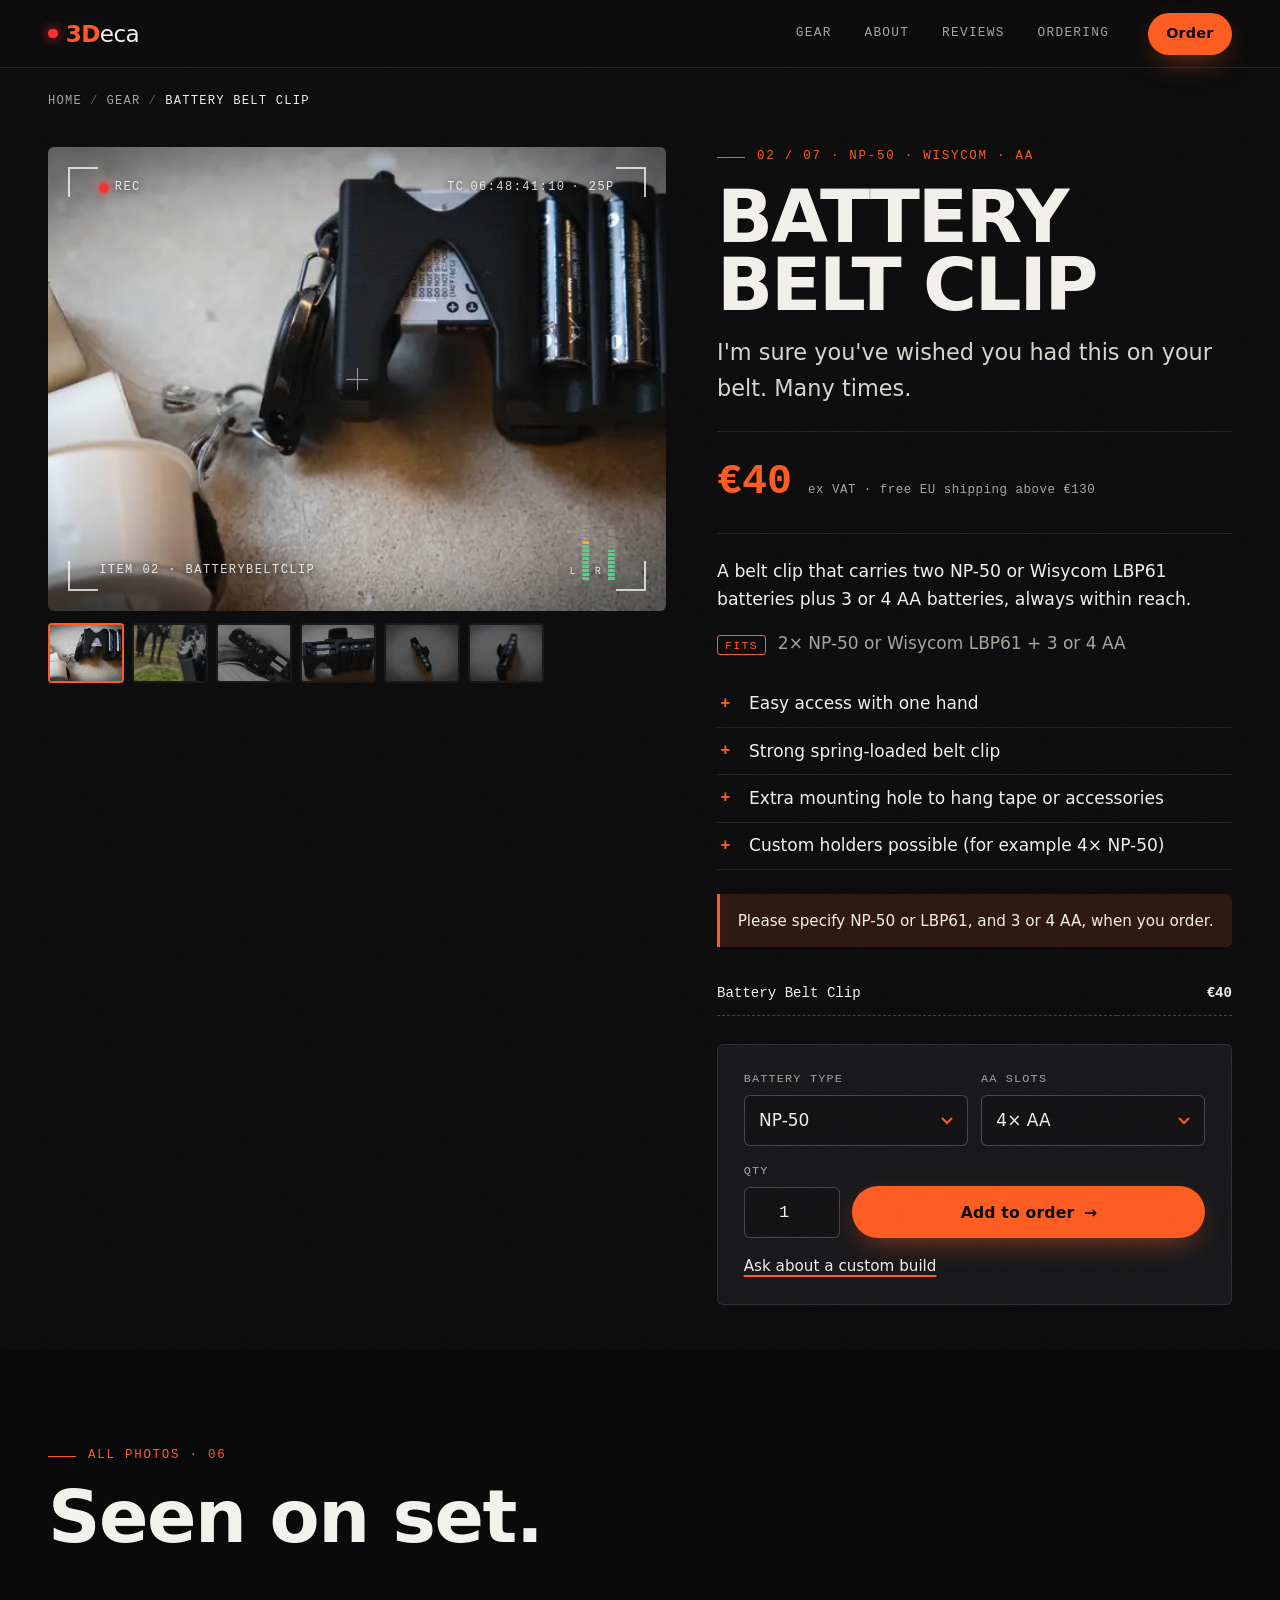
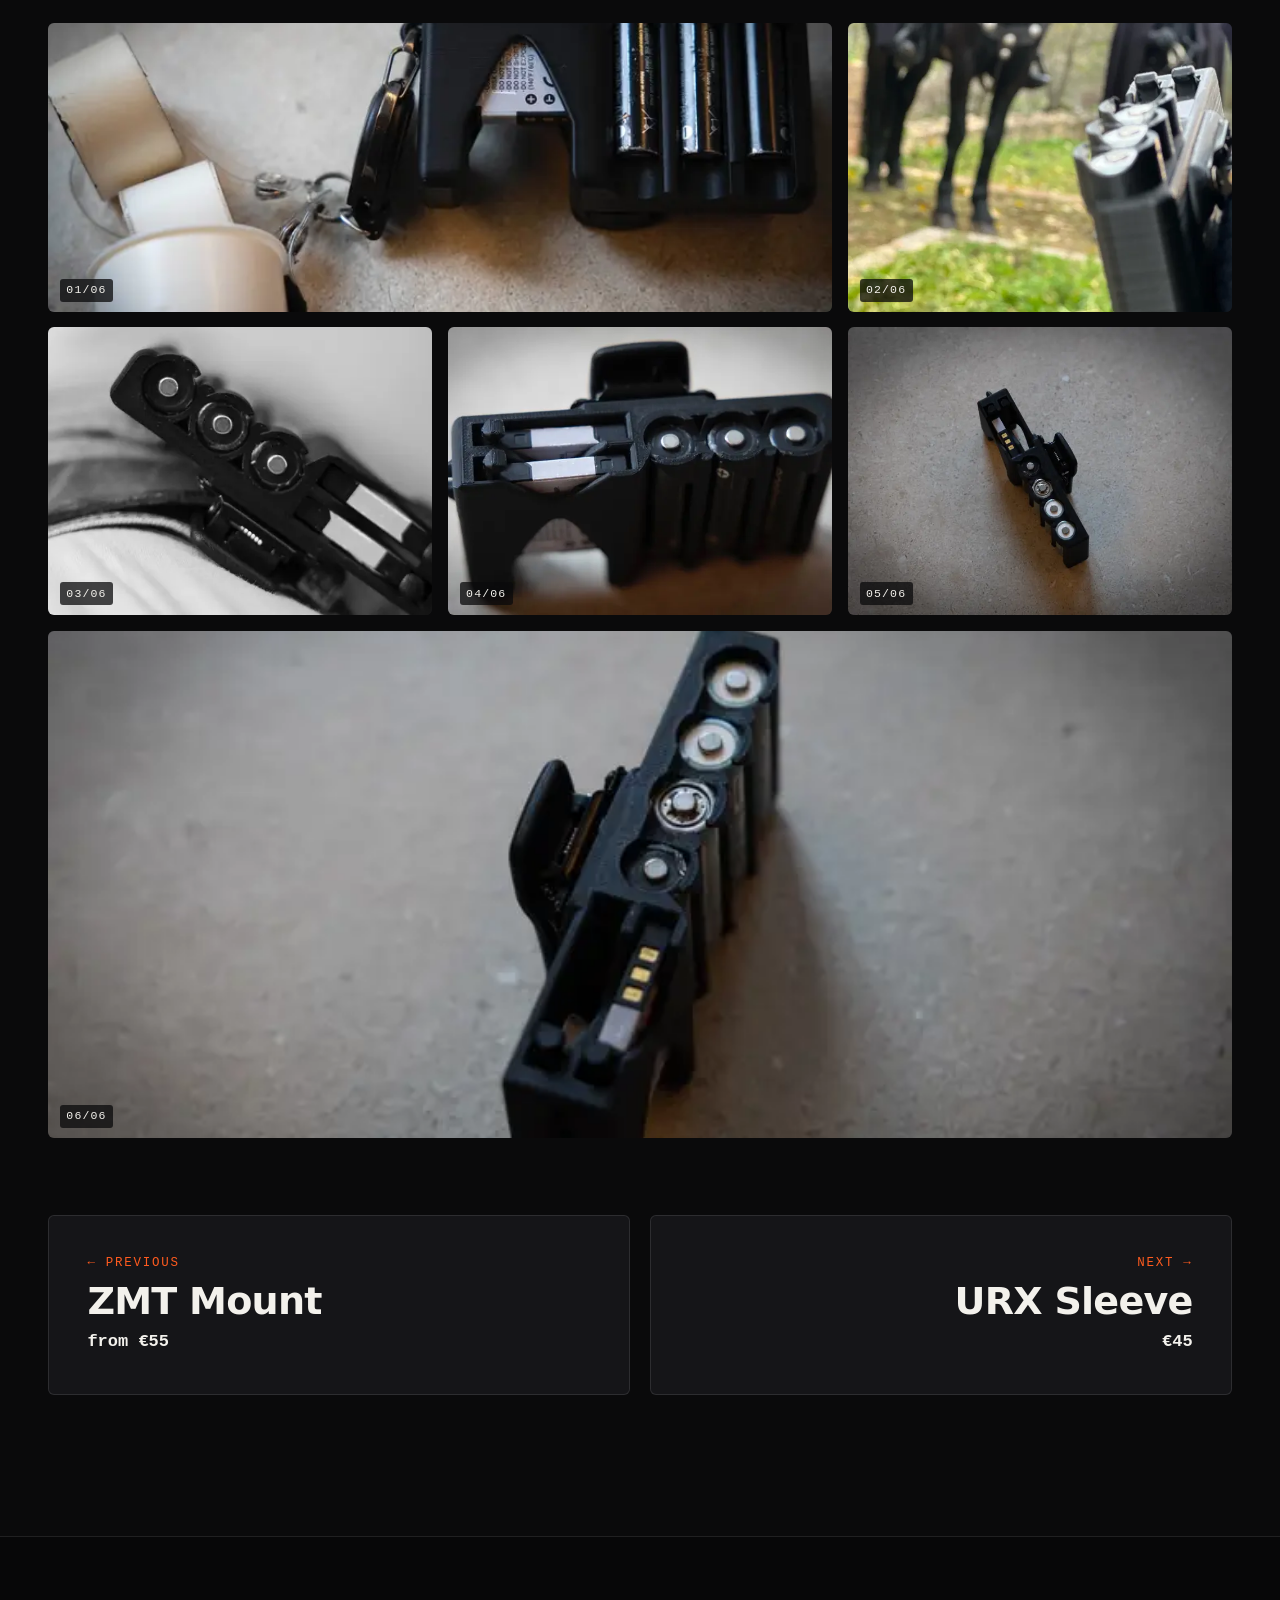
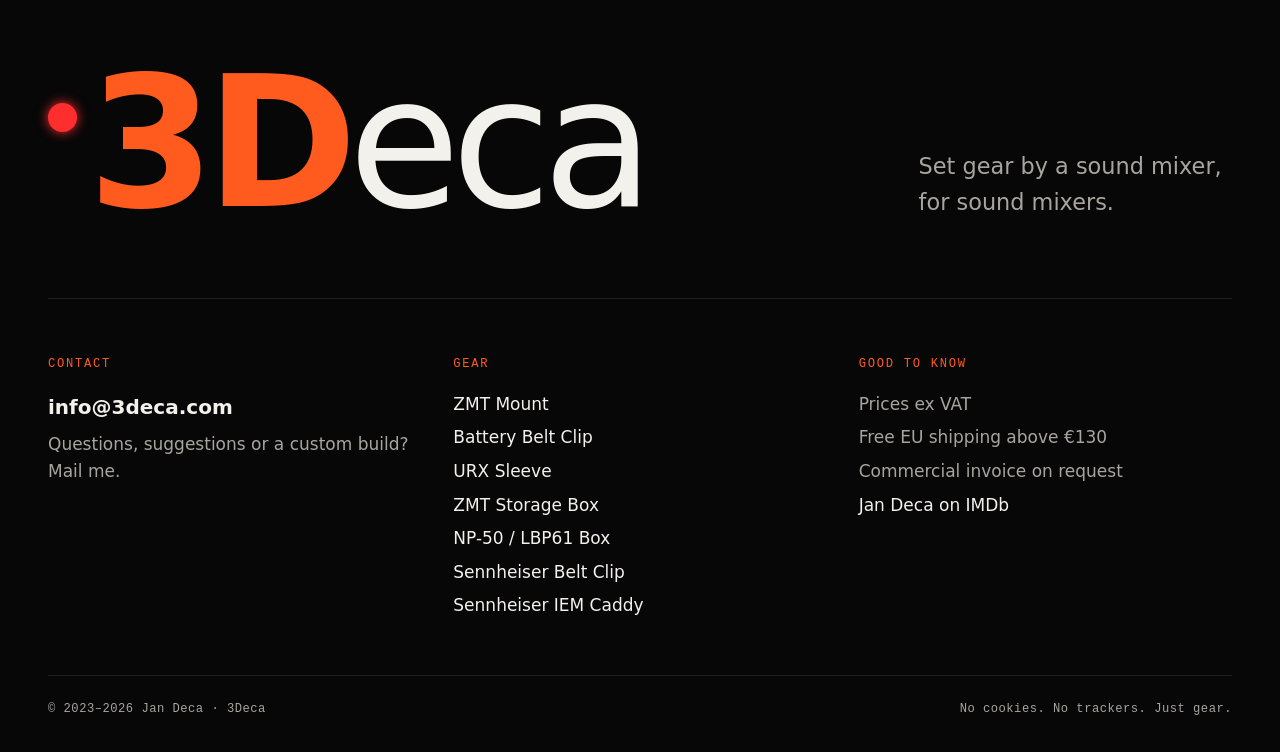
==== 3deca-website/public/batterybeltclip/index.html @ 8b6cb0d0 "Add redesigned static website for 3deca.com A dark, cinematic rebuild of the 3deca.com product site " ====
<!doctype html>
<html lang="en">
<head>
<meta charset="utf-8">
<meta name="viewport" content="width=device-width, initial-scale=1">
<title>Belt clip for NP-50 / LBP61 and AA batteries · 3Deca</title>
<meta name="description" content="A belt clip that carries two NP-50 or Wisycom LBP61 batteries plus 3 or 4 AA batteries, always within reach. €40 ex VAT. Designed by a production sound mixer.">
<link rel="canonical" href="https://www.3deca.com/batterybeltclip/">
<meta name="theme-color" content="#0a0a0b">
<meta name="color-scheme" content="dark">
<meta property="og:type" content="website">
<meta property="og:site_name" content="3Deca">
<meta property="og:title" content="Belt clip for NP-50 / LBP61 and AA batteries · 3Deca">
<meta property="og:description" content="A belt clip that carries two NP-50 or Wisycom LBP61 batteries plus 3 or 4 AA batteries, always within reach. €40 ex VAT. Designed by a production sound mixer.">
<meta property="og:url" content="https://www.3deca.com/batterybeltclip/">
<meta property="og:image" content="https://www.3deca.com/img/og-image.jpg">
<meta name="twitter:card" content="summary_large_image">
<link rel="icon" href="../favicon.svg" type="image/svg+xml">
<link rel="apple-touch-icon" href="../apple-touch-icon.png">
<link rel="preload" href="../fonts/archivo-var.woff2" as="font" type="font/woff2" crossorigin>
<link rel="stylesheet" href="../css/style.css">
<script>document.documentElement.classList.add("js")</script>
<script src="../js/main.js" defer></script>
<script type="application/ld+json">{"@context": "https://schema.org", "@type": "Product", "name": "Belt clip for NP-50 / LBP61 and AA batteries", "description": "A belt clip that carries two NP-50 or Wisycom LBP61 batteries plus 3 or 4 AA batteries, always within reach.", "image": ["https://www.3deca.com/img/batterybeltclip/01-1600.webp", "https://www.3deca.com/img/batterybeltclip/02-1600.webp", "https://www.3deca.com/img/batterybeltclip/03-1600.webp"], "brand": {"@type": "Brand", "name": "3Deca"}, "url": "https://www.3deca.com/batterybeltclip/", "offers": {"@type": "AggregateOffer", "priceCurrency": "EUR", "lowPrice": 40, "highPrice": 40, "availability": "https://schema.org/InStock"}}</script>
</head>
<body class="page-product">
<a class="skip-link" href="#main">Skip to content</a>
<header class="site-header" data-header>
  <div class="header-inner">
    <a class="brand" href="../" aria-label="3Deca, home"><span class="wm" aria-hidden="true"><span class="wm-dot"></span><span class="wm-3d">3D</span><span class="wm-eca">eca</span></span></a>
    <nav class="site-nav" id="site-nav" aria-label="Main">
      <ul><li><a href="../#gear">Gear</a></li><li><a href="../#about">About</a></li><li><a href="../#reviews">Reviews</a></li><li><a href="../#ordering">Ordering</a></li></ul>
    </nav>
    <a class="btn btn-accent btn-sm header-cta" href="../#order">
      Order<span class="order-count" data-order-count hidden></span>
    </a>
    <button class="nav-toggle" type="button" aria-expanded="false" aria-controls="site-nav" data-nav-toggle>
      <span class="sr-only">Menu</span><span class="nav-toggle-bars" aria-hidden="true"></span>
    </button>
  </div>
</header>
<main id="main">
  <div class="container">
    <nav class="breadcrumb" aria-label="Breadcrumb">
      <ol>
        <li><a href="../">Home</a></li>
        <li><a href="../#gear">Gear</a></li>
        <li><span aria-current="page">Battery Belt Clip</span></li>
      </ol>
    </nav>

    <section class="product" aria-labelledby="product-title">
      <div class="product-gallery">
        <div class="product-stage">
          <button type="button" class="stage-btn" data-open="0" data-stage aria-label="Enlarge photo">
            <img class="stage-img" src="../img/batterybeltclip/01-1600.webp" srcset="../img/batterybeltclip/01-720.webp 720w, ../img/batterybeltclip/01-1600.webp 1600w" sizes="(min-width: 1000px) 55vw, 100vw" width="1600" height="901" alt="The battery belt clip loaded with two NP-50 batteries and four AA batteries, a roll of tape hanging from its extra mounting hole." fetchpriority="high" decoding="async">
          </button>
          <div class="hud" aria-hidden="true">
      <span class="hud-corner tl"></span><span class="hud-corner tr"></span>
      <span class="hud-corner bl"></span><span class="hud-corner br"></span>
      <span class="hud-tl"><span class="rec-dot"></span>REC</span>
      <span class="hud-tr">TC <span data-timecode>00:00:00:00</span> · 25P</span>
      <span class="hud-bl">ITEM 02 · BATTERYBELTCLIP</span>
      <span class="hud-br"><span class="meters"><span class="meter-label">L</span><span class="meter" data-meter><span class="meter-fill"></span></span><span class="meter-label">R</span><span class="meter" data-meter><span class="meter-fill"></span></span></span></span>
      <span class="hud-cross"></span>
    </div>
        </div>
        <ul class="thumbs" role="list" aria-label="Photos"><li><button type="button" class="thumb" data-thumb="0" aria-label="Show photo 1 of 6" aria-current="true">
            <img src="../img/batterybeltclip/01-1600.webp" srcset="../img/batterybeltclip/01-720.webp 720w, ../img/batterybeltclip/01-1600.webp 1600w" sizes="96px" width="1600" height="901" alt="" loading="lazy" decoding="async">
          </button></li><li><button type="button" class="thumb" data-thumb="1" aria-label="Show photo 2 of 6">
            <img src="../img/batterybeltclip/02-1600.webp" srcset="../img/batterybeltclip/02-720.webp 591w, ../img/batterybeltclip/02-1600.webp 1314w" sizes="96px" width="1314" height="1600" alt="" loading="lazy" decoding="async">
          </button></li><li><button type="button" class="thumb" data-thumb="2" aria-label="Show photo 3 of 6">
            <img src="../img/batterybeltclip/03-1600.webp" srcset="../img/batterybeltclip/03-720.webp 720w, ../img/batterybeltclip/03-1600.webp 1600w" sizes="96px" width="1600" height="792" alt="" loading="lazy" decoding="async">
          </button></li><li><button type="button" class="thumb" data-thumb="3" aria-label="Show photo 4 of 6">
            <img src="../img/batterybeltclip/04-1600.webp" srcset="../img/batterybeltclip/04-720.webp 720w, ../img/batterybeltclip/04-1600.webp 1600w" sizes="96px" width="1600" height="948" alt="" loading="lazy" decoding="async">
          </button></li><li><button type="button" class="thumb" data-thumb="4" aria-label="Show photo 5 of 6">
            <img src="../img/batterybeltclip/05-1600.webp" srcset="../img/batterybeltclip/05-720.webp 720w, ../img/batterybeltclip/05-1600.webp 1600w" sizes="96px" width="1600" height="1140" alt="" loading="lazy" decoding="async">
          </button></li><li><button type="button" class="thumb" data-thumb="5" aria-label="Show photo 6 of 6">
            <img src="../img/batterybeltclip/06-1600.webp" srcset="../img/batterybeltclip/06-720.webp 720w, ../img/batterybeltclip/06-1600.webp 1600w" sizes="96px" width="1600" height="1006" alt="" loading="lazy" decoding="async">
          </button></li></ul>
      </div>

      <div class="product-info">
        <p class="kicker">02 / 07 · NP-50 · Wisycom · AA</p>
        <h1 id="product-title" class="product-title">Battery Belt Clip</h1>
        <p class="product-tagline">I&#x27;m sure you&#x27;ve wished you had this on your belt. Many times.</p>
        <p class="product-price"><span class="price-big">€40</span><span class="price-note">ex VAT · free EU shipping above €130</span></p>
        <p class="product-summary">A belt clip that carries two NP-50 or Wisycom LBP61 batteries plus 3 or 4 AA batteries, always within reach.</p>
        <p class="product-fits"><span class="fits-label">Fits</span> 2× NP-50 or Wisycom LBP61 + 3 or 4 AA</p>
        <ul class="feature-list" role="list"><li>Easy access with one hand</li><li>Strong spring-loaded belt clip</li><li>Extra mounting hole to hang tape or accessories</li><li>Custom holders possible (for example 4× NP-50)</li></ul>
        <p class="product-note">Please specify NP-50 or LBP61, and 3 or 4 AA, when you order.</p>

        <table class="price-table">
          <caption class="sr-only">Options and prices, ex VAT</caption>
          <tbody><tr><th scope="row">Battery Belt Clip</th><td>€40</td></tr></tbody>
        </table>

        <form class="add-form" action="../" method="get" data-add-form>
          <input type="hidden" name="add" value="batterybeltclip">
          <div class="add-opts"><label class="field"><span class="field-label">Battery type</span><select name="o0"><option value="0">NP-50</option><option value="1">Wisycom LBP61</option></select></label><label class="field"><span class="field-label">AA slots</span><select name="o1"><option value="0">4× AA</option><option value="1">3× AA</option></select></label></div>
          <div class="add-row">
            <label class="field field-qty"><span class="field-label">Qty</span><input type="number" name="qty" min="1" max="50" value="1" inputmode="numeric"></label>
            <button class="btn btn-accent" type="submit">Add to order <span aria-hidden="true">→</span></button>
          </div>
          <a class="text-link" href="mailto:info@3deca.com?subject=Custom request: Battery Belt Clip">Ask about a custom build</a>
        </form>
      </div>
    </section>
  </div>

  <section class="section field-shots" aria-labelledby="shots-title">
    <div class="container">
      <div class="section-head" data-reveal>
        <p class="kicker">All photos · 06</p>
        <h2 id="shots-title" class="section-title">Seen on set.</h2>
      </div>
      <ul class="shots" role="list"><li class="shot shot-wide" data-reveal>
          <button type="button" class="shot-btn" data-open="0">
            <img src="../img/batterybeltclip/01-1600.webp" srcset="../img/batterybeltclip/01-720.webp 720w, ../img/batterybeltclip/01-1600.webp 1600w" sizes="(min-width: 900px) 33vw, 100vw" width="1600" height="901" alt="The battery belt clip loaded with two NP-50 batteries and four AA batteries, a roll of tape hanging from its extra mounting hole." loading="lazy" decoding="async">
            <span class="shot-idx" aria-hidden="true">01/06</span>
          </button>
        </li><li class="shot" data-reveal>
          <button type="button" class="shot-btn" data-open="1">
            <img src="../img/batterybeltclip/02-1600.webp" srcset="../img/batterybeltclip/02-720.webp 591w, ../img/batterybeltclip/02-1600.webp 1314w" sizes="(min-width: 900px) 33vw, 100vw" width="1314" height="1600" alt="The belt clip worn on set, with a black horse and a costumed actor in the background." loading="lazy" decoding="async">
            <span class="shot-idx" aria-hidden="true">02/06</span>
          </button>
        </li><li class="shot" data-reveal>
          <button type="button" class="shot-btn" data-open="2">
            <img src="../img/batterybeltclip/03-1600.webp" srcset="../img/batterybeltclip/03-720.webp 720w, ../img/batterybeltclip/03-1600.webp 1600w" sizes="(min-width: 900px) 33vw, 100vw" width="1600" height="792" alt="Black-and-white close-up of the clip on a belt, battery tops facing up." loading="lazy" decoding="async">
            <span class="shot-idx" aria-hidden="true">03/06</span>
          </button>
        </li><li class="shot" data-reveal>
          <button type="button" class="shot-btn" data-open="3">
            <img src="../img/batterybeltclip/04-1600.webp" srcset="../img/batterybeltclip/04-720.webp 720w, ../img/batterybeltclip/04-1600.webp 1600w" sizes="(min-width: 900px) 33vw, 100vw" width="1600" height="948" alt="Close-up of the clip with two NP-50 batteries and three AA batteries." loading="lazy" decoding="async">
            <span class="shot-idx" aria-hidden="true">04/06</span>
          </button>
        </li><li class="shot" data-reveal>
          <button type="button" class="shot-btn" data-open="4">
            <img src="../img/batterybeltclip/05-1600.webp" srcset="../img/batterybeltclip/05-720.webp 720w, ../img/batterybeltclip/05-1600.webp 1600w" sizes="(min-width: 900px) 33vw, 100vw" width="1600" height="1140" alt="The belt clip from above on concrete, showing the AA and NP-50 slots." loading="lazy" decoding="async">
            <span class="shot-idx" aria-hidden="true">05/06</span>
          </button>
        </li><li class="shot shot-full" data-reveal>
          <button type="button" class="shot-btn" data-open="5">
            <img src="../img/batterybeltclip/06-1600.webp" srcset="../img/batterybeltclip/06-720.webp 720w, ../img/batterybeltclip/06-1600.webp 1600w" sizes="(min-width: 900px) 33vw, 100vw" width="1600" height="1006" alt="The belt clip at an angle on concrete, showing the spring-loaded clip." loading="lazy" decoding="async">
            <span class="shot-idx" aria-hidden="true">06/06</span>
          </button>
        </li></ul>
    </div>
  </section>

  <nav class="section more" aria-label="More gear">
    <div class="container more-grid">
      <a class="more-link" href="../zmt-mount/">
        <span class="kicker">← Previous</span><span class="more-name">ZMT Mount</span><span class="price">from €55</span>
      </a>
      <a class="more-link more-next" href="../urxbeltclip/">
        <span class="kicker">Next →</span><span class="more-name">URX Sleeve</span><span class="price">€45</span>
      </a>
    </div>
  </nav>
</main>

<dialog class="lightbox" data-lightbox aria-label="Photo viewer">
  <figure class="lb-figure">
    <img data-lb-img src="" alt="">
    <figcaption data-lb-caption></figcaption>
  </figure>
  <button type="button" class="lb-btn lb-close" data-lb-close aria-label="Close">✕</button>
  <button type="button" class="lb-btn lb-prev" data-lb-prev aria-label="Previous photo">←</button>
  <button type="button" class="lb-btn lb-next" data-lb-next aria-label="Next photo">→</button>
  <p class="lb-count" data-lb-count aria-live="polite"></p>
</dialog>
<script type="application/json" id="gallery-data">{"lightbox": [{"src": "../img/batterybeltclip/01-1600.webp", "alt": "The battery belt clip loaded with two NP-50 batteries and four AA batteries, a roll of tape hanging from its extra mounting hole."}, {"src": "../img/batterybeltclip/02-1600.webp", "alt": "The belt clip worn on set, with a black horse and a costumed actor in the background."}, {"src": "../img/batterybeltclip/03-1600.webp", "alt": "Black-and-white close-up of the clip on a belt, battery tops facing up."}, {"src": "../img/batterybeltclip/04-1600.webp", "alt": "Close-up of the clip with two NP-50 batteries and three AA batteries."}, {"src": "../img/batterybeltclip/05-1600.webp", "alt": "The belt clip from above on concrete, showing the AA and NP-50 slots."}, {"src": "../img/batterybeltclip/06-1600.webp", "alt": "The belt clip at an angle on concrete, showing the spring-loaded clip."}], "stage": [{"src": "../img/batterybeltclip/01-1600.webp", "srcset": "../img/batterybeltclip/01-720.webp 720w, ../img/batterybeltclip/01-1600.webp 1600w", "w": 1600, "h": 901, "alt": "The battery belt clip loaded with two NP-50 batteries and four AA batteries, a roll of tape hanging from its extra mounting hole."}, {"src": "../img/batterybeltclip/02-1600.webp", "srcset": "../img/batterybeltclip/02-720.webp 591w, ../img/batterybeltclip/02-1600.webp 1314w", "w": 1314, "h": 1600, "alt": "The belt clip worn on set, with a black horse and a costumed actor in the background."}, {"src": "../img/batterybeltclip/03-1600.webp", "srcset": "../img/batterybeltclip/03-720.webp 720w, ../img/batterybeltclip/03-1600.webp 1600w", "w": 1600, "h": 792, "alt": "Black-and-white close-up of the clip on a belt, battery tops facing up."}, {"src": "../img/batterybeltclip/04-1600.webp", "srcset": "../img/batterybeltclip/04-720.webp 720w, ../img/batterybeltclip/04-1600.webp 1600w", "w": 1600, "h": 948, "alt": "Close-up of the clip with two NP-50 batteries and three AA batteries."}, {"src": "../img/batterybeltclip/05-1600.webp", "srcset": "../img/batterybeltclip/05-720.webp 720w, ../img/batterybeltclip/05-1600.webp 1600w", "w": 1600, "h": 1140, "alt": "The belt clip from above on concrete, showing the AA and NP-50 slots."}, {"src": "../img/batterybeltclip/06-1600.webp", "srcset": "../img/batterybeltclip/06-720.webp 720w, ../img/batterybeltclip/06-1600.webp 1600w", "w": 1600, "h": 1006, "alt": "The belt clip at an angle on concrete, showing the spring-loaded clip."}]}</script>
<footer class="site-footer">
  <div class="container">
    <div class="footer-top">
      <a class="footer-mark" href="../" aria-label="3Deca, home"><span class="wm" aria-hidden="true"><span class="wm-dot"></span><span class="wm-3d">3D</span><span class="wm-eca">eca</span></span></a>
      <p class="footer-claim">Set gear by a sound mixer, for sound mixers.</p>
    </div>
    <div class="footer-grid">
      <div>
        <h2 class="footer-h">Contact</h2>
        <p><a class="footer-mail" href="mailto:info@3deca.com">info@3deca.com</a></p>
        <p>Questions, suggestions or a custom build? Mail me.</p>
      </div>
      <div>
        <h2 class="footer-h">Gear</h2>
        <ul class="footer-list"><li><a href="../zmt-mount/">ZMT Mount</a></li><li><a href="../batterybeltclip/">Battery Belt Clip</a></li><li><a href="../urxbeltclip/">URX Sleeve</a></li><li><a href="../zmtstoragebox/">ZMT Storage Box</a></li><li><a href="../np50box/">NP-50 / LBP61 Box</a></li><li><a href="../sennheiserbeltclip/">Sennheiser Belt Clip</a></li><li><a href="../sennheiser-caddy/">Sennheiser IEM Caddy</a></li></ul>
      </div>
      <div>
        <h2 class="footer-h">Good to know</h2>
        <ul class="footer-list">
          <li>Prices ex VAT</li>
          <li>Free EU shipping above €130</li>
          <li>Commercial invoice on request</li>
          <li><a href="https://www.imdb.me/jandeca" rel="noopener">Jan Deca on IMDb</a></li>
        </ul>
      </div>
    </div>
    <div class="footer-bottom">
      <p>© 2023–2026 Jan Deca · 3Deca</p>
      <p>No cookies. No trackers. Just gear.</p>
    </div>
  </div>
</footer>
</body>
</html>
---- 3deca-website/public/css/style.css ----
/* 3Deca — site styles
   Fonts: Archivo (variable, width + weight) and JetBrains Mono, self-hosted (SIL OFL). */

@font-face {
  font-family: "Archivo";
  src: url("../fonts/archivo-var.woff2") format("woff2-variations"), url("../fonts/archivo-var.woff2") format("woff2");
  font-weight: 100 900;
  font-stretch: 62% 125%;
  font-style: normal;
  font-display: swap;
}
@font-face {
  font-family: "JetBrains Mono";
  src: url("../fonts/jetbrains-mono-var.woff2") format("woff2-variations"), url("../fonts/jetbrains-mono-var.woff2") format("woff2");
  font-weight: 100 800;
  font-style: normal;
  font-display: swap;
}

:root {
  --bg: #0a0a0b;
  --bg-2: #101012;
  --surface: #151518;
  --surface-2: #1c1c20;
  --line: rgba(255, 255, 255, 0.1);
  --line-strong: rgba(255, 255, 255, 0.22);
  --text: #f3f1ec;
  --muted: #a8a59e;
  --accent: #ff5b1f;
  --accent-ink: #0a0a0b;
  --accent-soft: rgba(255, 91, 31, 0.14);
  --rec: #ff2e2e;
  --green: #3ddc84;
  --amber: #ffb020;

  --font: "Archivo", system-ui, -apple-system, "Segoe UI", Roboto, sans-serif;
  --mono: "JetBrains Mono", ui-monospace, "SFMono-Regular", Menlo, Consolas, monospace;

  --radius: 6px;
  --gutter: clamp(16px, 4vw, 48px);
  --header-h: 68px;
  --ease: cubic-bezier(0.2, 0.7, 0.1, 1);
}
/* The brand is dark by design; the same tokens apply in either OS theme. */
@media (prefers-color-scheme: dark) {
  :root:not([data-theme="light"]) { color-scheme: dark; }
}
:root[data-theme="dark"] { color-scheme: dark; }

*, *::before, *::after { box-sizing: border-box; }
html { -webkit-text-size-adjust: 100%; scroll-behavior: smooth; scroll-padding-top: calc(var(--header-h) + 16px); }
body {
  margin: 0;
  background: var(--bg);
  color: var(--text);
  font-family: var(--font);
  font-size: clamp(1rem, 0.96rem + 0.2vw, 1.0625rem);
  line-height: 1.6;
  font-stretch: 100%;
  -webkit-font-smoothing: antialiased;
  -moz-osx-font-smoothing: grayscale;
  overflow-x: hidden;
}
/* film grain */
body::before {
  content: "";
  position: fixed;
  inset: -50%;
  z-index: 100;
  pointer-events: none;
  opacity: 0.05;
  background-image: url("data:image/svg+xml,%3Csvg xmlns='http://www.w3.org/2000/svg' width='200' height='200'%3E%3Cfilter id='n'%3E%3CfeTurbulence type='fractalNoise' baseFrequency='.85' numOctaves='3' stitchTiles='stitch'/%3E%3C/filter%3E%3Crect width='100%25' height='100%25' filter='url(%23n)'/%3E%3C/svg%3E");
}
img { display: block; max-width: 100%; height: auto; }
a { color: inherit; }
button, input, select, textarea { font: inherit; color: inherit; }
::selection { background: var(--accent); color: var(--accent-ink); }

:focus-visible { outline: 3px solid var(--accent); outline-offset: 3px; border-radius: 2px; }

[hidden] { display: none !important; }

.sr-only {
  position: absolute !important; width: 1px; height: 1px; padding: 0; margin: -1px;
  overflow: hidden; clip: rect(0 0 0 0); white-space: nowrap; border: 0;
}
.skip-link {
  position: absolute; left: 16px; top: -100px; z-index: 200;
  background: var(--accent); color: var(--accent-ink); padding: 12px 18px; border-radius: var(--radius);
  font-weight: 700; text-decoration: none;
}
.skip-link:focus { top: 12px; }

.container { width: 100%; max-width: 1360px; margin-inline: auto; padding-inline: var(--gutter); }

/* ---------- type helpers ---------- */
.kicker, .eyebrow {
  font-family: var(--mono);
  font-size: 0.78rem;
  letter-spacing: 0.14em;
  text-transform: uppercase;
  color: var(--accent);
  margin: 0 0 1rem;
  display: flex; align-items: center; gap: 0.75rem;
}
.kicker::before { content: ""; width: 28px; height: 1px; background: currentColor; }
.eyebrow-line { width: 28px; height: 1px; background: currentColor; }

.section { padding-block: clamp(80px, 11vw, 160px); position: relative; }
.section-head { max-width: 920px; margin-bottom: clamp(40px, 6vw, 72px); }
.section-title {
  font-stretch: 125%;
  font-weight: 800;
  font-size: clamp(2.1rem, 1.2rem + 4.2vw, 4.75rem);
  line-height: 0.95;
  letter-spacing: -0.02em;
  margin: 0 0 1.25rem;
  text-wrap: balance;
}
.section-lead { color: var(--muted); font-size: clamp(1.05rem, 1rem + 0.35vw, 1.25rem); max-width: 60ch; margin: 0; }
.price { font-family: var(--mono); font-weight: 600; color: var(--text); white-space: nowrap; }
.text-link { color: var(--text); text-decoration: underline; text-decoration-color: var(--accent); text-underline-offset: 4px; text-decoration-thickness: 2px; }
.text-link:hover { color: var(--accent); }

/* ---------- buttons ---------- */
.btn {
  --bh: 52px;
  display: inline-flex; align-items: center; justify-content: center; gap: 0.6rem;
  min-height: var(--bh); padding: 0 1.5rem;
  border-radius: 999px; border: 1px solid transparent;
  font-weight: 700; font-stretch: 112%; font-size: 0.98rem; letter-spacing: 0.01em;
  text-decoration: none; cursor: pointer;
  transition: transform 0.25s var(--ease), background-color 0.25s, color 0.25s, border-color 0.25s, box-shadow 0.25s;
}
.btn:hover { transform: translateY(-2px); }
.btn:active { transform: translateY(0); }
.btn-accent { background: var(--accent); color: var(--accent-ink); box-shadow: 0 10px 30px -10px rgba(255, 91, 31, 0.6); }
.btn-accent:hover { background: #ff7442; box-shadow: 0 16px 40px -12px rgba(255, 91, 31, 0.75); }
.btn-ghost { border-color: var(--line-strong); color: var(--text); background: rgba(10, 10, 11, 0.35); backdrop-filter: blur(8px); -webkit-backdrop-filter: blur(8px); }
.btn-ghost:hover { border-color: var(--text); }
.btn-sm { --bh: 42px; padding: 0 1.1rem; font-size: 0.9rem; }
.btn-block { width: 100%; }

/* ---------- header ---------- */
.site-header {
  position: fixed; inset: 0 0 auto; z-index: 50;
  height: var(--header-h);
  transition: background-color 0.3s, border-color 0.3s, backdrop-filter 0.3s;
  border-bottom: 1px solid transparent;
}
.site-header.is-solid, .page-product .site-header, .page-404 .site-header {
  background: rgba(10, 10, 11, 0.78);
  backdrop-filter: blur(14px) saturate(140%);
  -webkit-backdrop-filter: blur(14px) saturate(140%);
  border-bottom-color: var(--line);
}
.header-inner {
  height: 100%; max-width: 1360px; margin-inline: auto; padding-inline: var(--gutter);
  display: flex; align-items: center; gap: 1.5rem;
}
.brand { text-decoration: none; margin-right: auto; display: inline-flex; padding: 6px 0; }
.wm { display: inline-flex; align-items: center; font-stretch: 125%; font-weight: 900; font-size: 1.45rem; letter-spacing: -0.03em; line-height: 1; }
.wm-dot { width: 0.42em; height: 0.42em; border-radius: 50%; background: var(--rec); margin-right: 0.35em; box-shadow: 0 0 12px var(--rec); animation: blink 1.6s steps(1) infinite; }
.wm-3d { color: var(--accent); }
.wm-eca { color: var(--text); font-weight: 500; }

.site-nav ul { list-style: none; display: flex; gap: 0.25rem; margin: 0; padding: 0; }
.site-nav a {
  display: block; padding: 0.55rem 0.9rem; border-radius: 999px;
  font-family: var(--mono); font-size: 0.8rem; letter-spacing: 0.1em; text-transform: uppercase;
  text-decoration: none; color: var(--muted); transition: color 0.2s, background-color 0.2s;
}
.site-nav a:hover, .site-nav a[aria-current] { color: var(--text); background: rgba(255, 255, 255, 0.06); }
.order-count {
  display: inline-grid; place-items: center; min-width: 1.4em; height: 1.4em; padding: 0 0.3em;
  border-radius: 999px; background: var(--accent-ink); color: var(--accent); font-family: var(--mono); font-size: 0.75rem;
}
.order-count[hidden] { display: none; }
.nav-toggle { display: none; }

@media (max-width: 860px) {
  .nav-toggle {
    display: inline-grid; place-items: center; width: 44px; height: 44px;
    border: 1px solid var(--line-strong); border-radius: 50%; background: rgba(10, 10, 11, 0.5); cursor: pointer;
  }
  .nav-toggle-bars, .nav-toggle-bars::before, .nav-toggle-bars::after {
    display: block; width: 18px; height: 2px; background: var(--text); border-radius: 2px; transition: transform 0.3s var(--ease), opacity 0.2s;
  }
  .nav-toggle-bars { position: relative; }
  .nav-toggle-bars::before, .nav-toggle-bars::after { content: ""; position: absolute; left: 0; }
  .nav-toggle-bars::before { top: -6px; }
  .nav-toggle-bars::after { top: 6px; }
  .nav-toggle[aria-expanded="true"] .nav-toggle-bars { background: transparent; }
  .nav-toggle[aria-expanded="true"] .nav-toggle-bars::before { transform: translateY(6px) rotate(45deg); }
  .nav-toggle[aria-expanded="true"] .nav-toggle-bars::after { transform: translateY(-6px) rotate(-45deg); }

  .site-nav {
    position: fixed; inset: var(--header-h) 0 auto; z-index: 49;
    background: rgba(10, 10, 11, 0.97); border-bottom: 1px solid var(--line);
    padding: 12px var(--gutter) 28px;
    display: none;
  }
  .site-nav.is-open { display: block; animation: drop 0.35s var(--ease); }
  .site-nav ul { flex-direction: column; gap: 0; }
  .site-nav a { font-family: var(--font); font-stretch: 125%; font-weight: 800; font-size: 1.9rem; letter-spacing: -0.02em; text-transform: none; color: var(--text); padding: 0.55rem 0; border-radius: 0; border-bottom: 1px solid var(--line); }
  .site-nav a:hover { background: none; color: var(--accent); }
  .header-cta { margin-left: auto; }
  .brand { margin-right: 0; }
  html:not(.js) .site-nav { display: block; position: static; background: none; border: 0; padding: 0; }
  html:not(.js) .site-nav ul { flex-direction: row; flex-wrap: wrap; }
  html:not(.js) .site-nav a { font-size: 0.9rem; }
}
@keyframes drop { from { opacity: 0; transform: translateY(-8px); } }

/* ---------- camera HUD overlay ---------- */
.hud {
  position: absolute; inset: clamp(14px, 2.5vw, 28px); pointer-events: none;
  font-family: var(--mono); font-size: clamp(0.62rem, 0.55rem + 0.25vw, 0.78rem); letter-spacing: 0.12em; text-transform: uppercase;
  color: rgba(255, 255, 255, 0.86); text-shadow: 0 1px 6px rgba(0, 0, 0, 0.65);
}
.hud-corner { position: absolute; width: clamp(16px, 2.4vw, 30px); aspect-ratio: 1; border: 0 solid rgba(255, 255, 255, 0.75); }
.hud-corner.tl { top: 0; left: 0; border-top-width: 2px; border-left-width: 2px; }
.hud-corner.tr { top: 0; right: 0; border-top-width: 2px; border-right-width: 2px; }
.hud-corner.bl { bottom: 0; left: 0; border-bottom-width: 2px; border-left-width: 2px; }
.hud-corner.br { bottom: 0; right: 0; border-bottom-width: 2px; border-right-width: 2px; }
.hud-tl, .hud-tr, .hud-bl, .hud-br { position: absolute; display: flex; align-items: center; gap: 0.5em; }
.hud-tl { top: 0.9em; left: 2.6em; }
.hud-tr { top: 0.9em; right: 2.6em; font-variant-numeric: tabular-nums; }
.hud-bl { bottom: 0.9em; left: 2.6em; }
.hud-br { bottom: 0.9em; right: 2.6em; }
.rec-dot { width: 0.8em; height: 0.8em; border-radius: 50%; background: var(--rec); box-shadow: 0 0 10px var(--rec); animation: blink 1s steps(1) infinite; }
.hud-cross { position: absolute; left: 50%; top: 50%; width: 22px; height: 22px; transform: translate(-50%, -50%); opacity: 0.55; }
.hud-cross::before, .hud-cross::after { content: ""; position: absolute; background: #fff; }
.hud-cross::before { left: 50%; top: 0; bottom: 0; width: 1px; }
.hud-cross::after { top: 50%; left: 0; right: 0; height: 1px; }
.meters { display: flex; align-items: flex-end; gap: 0.45em; }
.meter-label { font-size: 0.85em; }
.meter {
  position: relative; display: block; width: 7px; height: clamp(34px, 5vw, 56px);
  background: rgba(255, 255, 255, 0.12);
  -webkit-mask: repeating-linear-gradient(to top, #000 0 3px, transparent 3px 4px);
  mask: repeating-linear-gradient(to top, #000 0 3px, transparent 3px 4px);
}
.meter-fill {
  position: absolute; inset: 0;
  background: linear-gradient(to top, var(--green) 0 62%, var(--amber) 62% 84%, var(--rec) 84%);
  clip-path: inset(calc((1 - var(--lvl, 0.45)) * 100%) 0 0 0);
}
@keyframes blink { 50% { opacity: 0.25; } }

/* ---------- hero ---------- */
.hero { position: relative; min-height: 100svh; display: flex; align-items: flex-end; isolation: isolate; overflow: hidden; }
.hero-frame { position: absolute; inset: 0; z-index: -1; }
.hero-img { width: 100%; height: 100%; object-fit: cover; object-position: 30% 60%; transform: scale(1.08); animation: settle 2.4s var(--ease) forwards; }
@keyframes settle { to { transform: scale(1); } }
@media (min-width: 1000px) {
  .hero-frame { left: 34%; }
  .hero-img { object-position: 40% 55%; }
  .hero-frame::before {
    content: ""; position: absolute; inset: 0 auto 0 0; width: 40%; z-index: 1;
    background: linear-gradient(to right, var(--bg), rgba(10, 10, 11, 0));
  }
  .hero-scrim { background: linear-gradient(to top, rgba(10, 10, 11, 0.9) 0%, rgba(10, 10, 11, 0) 38%), linear-gradient(to bottom, rgba(10, 10, 11, 0.55), transparent 22%); }
  .hero-copy { position: relative; z-index: 1; }
  .hero .hud { left: 20%; }
}
.hero-scrim {
  position: absolute; inset: 0;
  background:
    linear-gradient(to top, rgba(10, 10, 11, 0.97) 0%, rgba(10, 10, 11, 0.78) 30%, rgba(10, 10, 11, 0.15) 62%, rgba(10, 10, 11, 0.45) 100%),
    linear-gradient(to right, rgba(10, 10, 11, 0.7), transparent 60%);
}
.hero .hud { top: calc(var(--header-h) + 8px); }
.hero .hud-cross { display: none; }
.hero-copy { padding-top: calc(var(--header-h) + 120px); padding-bottom: clamp(56px, 9vh, 110px); }
.hero-title {
  margin: 0 0 1.5rem;
  font-stretch: 125%; font-weight: 900;
  font-size: clamp(2.7rem, 0.4rem + 7.4vw, 8.4rem);
  line-height: 0.86; letter-spacing: -0.035em; text-transform: uppercase;
}
.hero-line { display: block; overflow: hidden; padding-bottom: 0.04em; }
.hero-line > span { display: inline-block; animation: rise 1.1s var(--ease) both; }
.hero-line + .hero-line > span { animation-delay: 0.12s; }
.hero-line-accent { color: var(--accent); }
@keyframes rise { from { transform: translateY(105%); } }
.hero-lead { max-width: 54ch; font-size: clamp(1.05rem, 0.95rem + 0.5vw, 1.35rem); color: #d9d6cf; margin: 0 0 2rem; animation: fade 1s 0.35s var(--ease) both; }
.hero-actions { display: flex; flex-wrap: wrap; gap: 0.75rem; animation: fade 1s 0.5s var(--ease) both; }
.eyebrow { animation: fade 1s var(--ease) both; }
@keyframes fade { from { opacity: 0; transform: translateY(14px); } }

/* ---------- marquee ---------- */
.facts { border-block: 1px solid var(--line); background: var(--bg-2); overflow: hidden; }
.marquee { display: grid; }
.marquee-track {
  display: flex; width: max-content; white-space: nowrap;
  animation: marquee 38s linear infinite;
  font-stretch: 125%; font-weight: 800; font-size: clamp(1.3rem, 0.9rem + 2vw, 2.6rem); text-transform: uppercase; letter-spacing: -0.01em;
  padding-block: 0.4em;
}
.marquee-track + .marquee-track { animation-direction: reverse; animation-duration: 46s; color: var(--muted); font-weight: 300; border-top: 1px solid var(--line); }
.marquee-item { display: inline-flex; align-items: center; }
.marquee-item::after { content: "✦"; color: var(--accent); margin: 0 0.9em; font-size: 0.6em; -webkit-text-stroke: 0; }
@keyframes marquee { to { transform: translateX(-50%); } }

/* ---------- product cards ---------- */
.cards { list-style: none; margin: 0; padding: 0; display: grid; gap: clamp(12px, 1.6vw, 20px); grid-template-columns: 1fr; }
@media (min-width: 640px) { .cards { grid-template-columns: repeat(2, 1fr); } .card-lg { grid-column: span 2; } }
@media (min-width: 1000px) {
  .cards { grid-template-columns: repeat(12, 1fr); }
  .card { grid-column: span 4; }
  .card-lg { grid-column: span 8; }
}
.card-link {
  position: relative; display: flex; flex-direction: column; height: 100%;
  background: var(--surface); border: 1px solid var(--line); border-radius: var(--radius);
  overflow: hidden; text-decoration: none;
  transition: border-color 0.3s, transform 0.4s var(--ease);
}
.card-link:hover { border-color: var(--accent); }
.card-media { position: relative; display: block; overflow: hidden; aspect-ratio: 4 / 3; background: #222; }
.card-lg .card-media { aspect-ratio: auto; flex: 1; min-height: 280px; }
@media (min-width: 1000px) { .card-lg .card-media { min-height: 0; } }
.card-media img { position: absolute; inset: 0; width: 100%; height: 100%; object-fit: cover; transition: transform 0.9s var(--ease), filter 0.6s; filter: saturate(0.9) contrast(1.05); }
.card-link:hover .card-media img { transform: scale(1.06); filter: saturate(1.05) contrast(1.08); }
.card-media::after { content: ""; position: absolute; inset: 0; background: linear-gradient(to top, rgba(21, 21, 24, 0.6), transparent 45%); }
.card-body { display: flex; flex-direction: column; gap: 0.4rem; padding: clamp(18px, 2vw, 26px); }
.card-meta { display: flex; gap: 0.9rem; font-family: var(--mono); font-size: 0.74rem; letter-spacing: 0.12em; text-transform: uppercase; color: var(--muted); }
.card-idx { color: var(--accent); }
.card-title { font-stretch: 125%; font-weight: 800; font-size: clamp(1.35rem, 1.1rem + 0.8vw, 1.75rem); line-height: 1.05; letter-spacing: -0.015em; }
.card-lg .card-title { font-size: clamp(1.6rem, 1.2rem + 1.4vw, 2.5rem); }
.card-tagline { color: var(--muted); }
.card-foot { display: flex; justify-content: space-between; align-items: center; margin-top: 0.8rem; padding-top: 0.9rem; border-top: 1px solid var(--line); }
.card-arrow { display: inline-grid; place-items: center; width: 38px; height: 38px; border-radius: 50%; border: 1px solid var(--line-strong); transition: background-color 0.3s, color 0.3s, transform 0.3s var(--ease), border-color 0.3s; }
.card-link:hover .card-arrow { background: var(--accent); color: var(--accent-ink); border-color: var(--accent); transform: rotate(-45deg); }

/* ---------- values ---------- */
.values { padding-top: 0; }
.values-grid { list-style: none; margin: 0; padding: 0; display: grid; gap: clamp(28px, 4vw, 56px); grid-template-columns: repeat(auto-fit, minmax(240px, 1fr)); }
.value { border-top: 1px solid var(--line-strong); padding-top: 1.5rem; }
.value-num { display: block; font-stretch: 125%; font-weight: 900; font-size: clamp(3rem, 2rem + 4vw, 5.5rem); line-height: 1; color: transparent; -webkit-text-stroke: 1.5px var(--accent); margin-bottom: 1rem; }
.value-title { font-stretch: 118%; font-weight: 800; font-size: 1.35rem; margin: 0 0 0.5rem; }
.value p { color: var(--muted); margin: 0; }

/* ---------- about ---------- */
.about { background: var(--bg-2); border-block: 1px solid var(--line); }
.about-grid { display: grid; gap: clamp(32px, 5vw, 80px); align-items: center; }
@media (min-width: 900px) { .about-grid { grid-template-columns: 1fr 1fr; } }
.about-frame { position: relative; border-radius: var(--radius); overflow: hidden; aspect-ratio: 4 / 3.4; }
.about-frame img { width: 100%; height: 100%; object-fit: cover; }
.about-frame::after { content: ""; position: absolute; inset: 0; background: linear-gradient(to top, rgba(0, 0, 0, 0.35), transparent 40%, rgba(0, 0, 0, 0.25)); }
.about-frame .hud { z-index: 1; }
.about-lead { font-size: clamp(1.15rem, 1rem + 0.6vw, 1.5rem); line-height: 1.45; margin: 0 0 1rem; }
.about-copy > p:not(.kicker):not(.about-lead) { color: var(--muted); max-width: 56ch; }
.about-actions { display: flex; flex-wrap: wrap; align-items: center; gap: 1.25rem; margin-top: 2rem; }

/* ---------- reviews ---------- */
.reviews-grid { list-style: none; margin: 0; padding: 0; display: grid; gap: clamp(12px, 1.6vw, 20px); }
@media (min-width: 800px) {
  .reviews-grid { grid-template-columns: 1.25fr 1fr; grid-template-rows: repeat(3, auto); }
  .review-featured { grid-row: span 3; }
}
.review figure { margin: 0; height: 100%; display: flex; flex-direction: column; justify-content: space-between; gap: 1.5rem; padding: clamp(22px, 3vw, 40px); background: var(--surface); border: 1px solid var(--line); border-radius: var(--radius); position: relative; overflow: hidden; }
.review blockquote { margin: 0; }
.review blockquote p { margin: 0; font-size: 1.12rem; line-height: 1.5; }
.review blockquote p::before { content: "“"; display: block; font-stretch: 125%; font-weight: 900; font-size: 4rem; line-height: 0.7; color: var(--accent); margin-bottom: 0.6rem; }
.review-featured figure { background: linear-gradient(160deg, #1f1a17, var(--surface) 55%); border-color: rgba(255, 91, 31, 0.35); }
.review-featured blockquote p { font-size: clamp(1.2rem, 1rem + 0.8vw, 1.6rem); line-height: 1.4; }
.review-featured blockquote p::before { font-size: 6rem; }
.review figcaption { display: flex; align-items: center; justify-content: space-between; gap: 1rem; font-family: var(--mono); font-size: 0.82rem; letter-spacing: 0.06em; text-transform: uppercase; }
.review-city { padding: 0.25em 0.75em; border: 1px solid var(--line-strong); border-radius: 999px; color: var(--muted); }

/* ---------- order ---------- */
.order { background: linear-gradient(to bottom, var(--bg), #0e0d0c); border-top: 1px solid var(--line); }
.ordering-points { list-style: none; padding: 0; margin: 1.75rem 0 0; display: flex; flex-wrap: wrap; gap: 0.5rem; }
.ordering-points li { font-family: var(--mono); font-size: 0.8rem; padding: 0.45em 0.9em; border: 1px solid var(--line-strong); border-radius: 999px; color: var(--muted); }
.order-form { display: grid; gap: clamp(24px, 3vw, 40px); align-items: start; }
@media (min-width: 1000px) { .order-form { grid-template-columns: 1.45fr 1fr; } }
fieldset { border: 0; margin: 0; padding: 0; min-width: 0; }
.order-legend { font-family: var(--mono); font-size: 0.8rem; letter-spacing: 0.14em; text-transform: uppercase; color: var(--accent); margin: 0 0 1rem; padding: 0; font-weight: 500; }
.order-list { list-style: none; margin: 0; padding: 0; border-top: 1px solid var(--line); }
.order-row { border-bottom: 1px solid var(--line); padding: 1rem 0; transition: background-color 0.3s; }
.order-row.is-active { background: linear-gradient(to right, var(--accent-soft), transparent 70%); }
.order-row-main { display: grid; grid-template-columns: auto 1fr auto; grid-template-areas: "idx text price" "idx step step"; align-items: center; gap: 0.5rem 1rem; padding-inline: 0.5rem; }
@media (min-width: 640px) { .order-row-main { grid-template-columns: auto 1fr auto 6.5rem; grid-template-areas: "idx text step price"; } }
.order-idx { grid-area: idx; align-self: start; font-family: var(--mono); color: var(--accent); font-size: 0.8rem; padding-top: 0.25rem; }
.order-row-text { grid-area: text; display: flex; flex-direction: column; min-width: 0; }
.order-name { font-stretch: 115%; font-weight: 800; font-size: 1.1rem; }
.order-fits { color: var(--muted); font-size: 0.88rem; }
.order-line-price { grid-area: price; font-family: var(--mono); text-align: right; font-size: 0.92rem; color: var(--muted); }
.order-row.is-active .order-line-price { color: var(--text); font-weight: 600; }
.stepper { grid-area: step; display: inline-flex; align-items: center; border: 1px solid var(--line-strong); border-radius: 999px; overflow: hidden; justify-self: start; }
@media (min-width: 640px) { .stepper { justify-self: end; } }
.step { width: 44px; height: 44px; border: 0; background: transparent; cursor: pointer; font-size: 1.2rem; transition: background-color 0.2s, color 0.2s; }
.step:hover { background: var(--accent); color: var(--accent-ink); }
.stepper input { width: 3rem; height: 44px; border: 0; background: transparent; text-align: center; font-family: var(--mono); font-weight: 600; -moz-appearance: textfield; appearance: textfield; }
.stepper input::-webkit-outer-spin-button, .stepper input::-webkit-inner-spin-button { -webkit-appearance: none; margin: 0; }
.order-row-opts { display: flex; flex-wrap: wrap; gap: 0.75rem; padding: 0.9rem 0.5rem 0.2rem calc(0.5rem + 2.2rem); }
html.js .order-row:not(.is-active) .order-row-opts { display: none; }

.order-side { display: grid; gap: clamp(24px, 3vw, 36px); }
@media (min-width: 1000px) { .order-side { position: sticky; top: calc(var(--header-h) + 20px); } }
.order-you { display: grid; gap: 0.9rem; }
.field { display: grid; gap: 0.35rem; }
.field-inline { min-width: 180px; flex: 1 1 180px; }
.field-label { font-family: var(--mono); font-size: 0.74rem; letter-spacing: 0.1em; text-transform: uppercase; color: var(--muted); }
.optional { text-transform: none; letter-spacing: 0; }
input:not([type="number"]), select, textarea, .field-qty input {
  width: 100%; min-height: 48px; padding: 0.7rem 0.9rem;
  background: var(--bg-2); border: 1px solid var(--line-strong); border-radius: var(--radius);
  transition: border-color 0.2s, box-shadow 0.2s;
}
select { appearance: none; -webkit-appearance: none; padding-right: 2.4rem; background-image: url("data:image/svg+xml,%3Csvg xmlns='http://www.w3.org/2000/svg' width='12' height='8'%3E%3Cpath d='M1 1l5 5 5-5' fill='none' stroke='%23ff5b1f' stroke-width='2'/%3E%3C/svg%3E"); background-repeat: no-repeat; background-position: right 0.9rem center; }
select option { background: var(--surface); }
textarea { resize: vertical; min-height: 110px; }
input:focus-visible, select:focus-visible, textarea:focus-visible { outline: none; border-color: var(--accent); box-shadow: 0 0 0 3px var(--accent-soft); }

.order-summary { background: var(--surface); border: 1px solid var(--line); border-radius: var(--radius); padding: clamp(20px, 2.5vw, 30px); }
.summary-lines { list-style: none; margin: 0 0 1rem; padding: 0; font-size: 0.95rem; }
.summary-lines li { display: flex; justify-content: space-between; gap: 1rem; padding: 0.5rem 0; border-bottom: 1px dashed var(--line); }
.summary-lines .s-name small { display: block; color: var(--muted); font-size: 0.82rem; }
.summary-lines .s-price { font-family: var(--mono); white-space: nowrap; }
.summary-empty { color: var(--muted); justify-content: flex-start !important; }
.summary-total { display: flex; justify-content: space-between; align-items: baseline; margin: 0.5rem 0 1.25rem; }
.summary-total span { font-family: var(--mono); font-size: 0.8rem; letter-spacing: 0.1em; text-transform: uppercase; color: var(--muted); }
.summary-total output { font-family: var(--mono); font-weight: 700; font-size: 2rem; }
.ship { margin-bottom: 1.25rem; }
.ship-meter {
  position: relative; height: 14px; border-radius: 3px; background: rgba(255, 255, 255, 0.07); overflow: hidden;
  -webkit-mask: repeating-linear-gradient(to right, #000 0 7px, transparent 7px 9px);
  mask: repeating-linear-gradient(to right, #000 0 7px, transparent 7px 9px);
}
.ship-fill { position: absolute; inset: 0; background: linear-gradient(to right, var(--green) 0 60%, var(--amber) 60% 85%, var(--accent) 85%); clip-path: inset(0 calc((1 - var(--ship, 0)) * 100%) 0 0); transition: clip-path 0.6s var(--ease); }
.ship-mark { position: absolute; right: 2px; top: 50%; transform: translateY(-50%); font-family: var(--mono); font-size: 0; }
.ship-text { font-family: var(--mono); font-size: 0.82rem; color: var(--muted); margin: 0.6rem 0 0; }
.ship.is-free .ship-text { color: var(--green); }
.order-fine { font-size: 0.84rem; color: var(--muted); margin: 0.9rem 0 0; }
.order-fallback { margin-top: 1.25rem; padding-top: 1.25rem; border-top: 1px solid var(--line); display: grid; gap: 0.75rem; }
.order-fallback p { margin: 0; font-size: 0.92rem; }
.order-fallback textarea { font-family: var(--mono); font-size: 0.8rem; }
.order-error { color: #ff8a6b; font-size: 0.9rem; margin: 0.75rem 0 0; }

/* ---------- product page ---------- */
.page-product main, .page-404 main { padding-top: calc(var(--header-h) + 24px); }
.breadcrumb ol { list-style: none; display: flex; flex-wrap: wrap; gap: 0.5rem; margin: 0 0 clamp(20px, 3vw, 36px); padding: 0; font-family: var(--mono); font-size: 0.76rem; letter-spacing: 0.1em; text-transform: uppercase; color: var(--muted); }
.breadcrumb li + li::before { content: "/"; margin-right: 0.5rem; opacity: 0.5; }
.breadcrumb a { text-decoration: none; }
.breadcrumb a:hover { color: var(--accent); }
.breadcrumb [aria-current] { color: var(--text); }

.product > * { min-width: 0; }
.product { display: grid; gap: clamp(28px, 4vw, 64px); align-items: start; }
@media (min-width: 1000px) { .product { grid-template-columns: 1.2fr 1fr; } .product-gallery { position: sticky; top: calc(var(--header-h) + 20px); } }
.product-stage { position: relative; border-radius: var(--radius); overflow: hidden; background: #1a1a1d; aspect-ratio: 4 / 3; }
.stage-btn { display: block; width: 100%; height: 100%; padding: 0; border: 0; background: none; cursor: zoom-in; }
.stage-img { width: 100%; height: 100%; object-fit: cover; transition: opacity 0.35s; }
.stage-img.is-swapping { opacity: 0; }
.product-stage .hud { inset: clamp(10px, 2vw, 20px); }
.thumbs { list-style: none; margin: 12px 0 0; padding: 0 0 6px; display: flex; gap: 8px; overflow-x: auto; scrollbar-width: thin; }
.thumb { width: 76px; height: 60px; padding: 0; border: 2px solid transparent; border-radius: 4px; overflow: hidden; background: #222; cursor: pointer; opacity: 0.55; transition: opacity 0.2s, border-color 0.2s; flex: none; }
.thumb img { width: 100%; height: 100%; object-fit: cover; }
.thumb:hover, .thumb[aria-current="true"] { opacity: 1; }
.thumb[aria-current="true"] { border-color: var(--accent); }

.product-title { font-stretch: 125%; font-weight: 900; font-size: clamp(2.4rem, 1.4rem + 4vw, 4.6rem); line-height: 0.92; letter-spacing: -0.03em; margin: 0 0 1rem; text-transform: uppercase; text-wrap: balance; }
.product-tagline { font-size: clamp(1.15rem, 1rem + 0.5vw, 1.4rem); color: #d9d6cf; margin: 0 0 1.5rem; }
.product-price { display: flex; flex-wrap: wrap; align-items: baseline; gap: 0.4rem 1rem; padding: 1.1rem 0; border-block: 1px solid var(--line); margin: 0 0 1.5rem; }
.price-big { font-family: var(--mono); font-weight: 700; font-size: clamp(1.9rem, 1.5rem + 1.5vw, 2.6rem); color: var(--accent); }
.price-note { font-family: var(--mono); font-size: 0.78rem; color: var(--muted); letter-spacing: 0.04em; }
.product-summary { margin: 0 0 1rem; font-size: 1.08rem; }
.product-fits { margin: 0 0 1.5rem; color: var(--muted); }
.fits-label { font-family: var(--mono); font-size: 0.72rem; letter-spacing: 0.12em; text-transform: uppercase; padding: 0.25em 0.6em; border: 1px solid var(--accent); color: var(--accent); border-radius: 3px; margin-right: 0.4rem; }
.feature-list { list-style: none; margin: 0 0 1.5rem; padding: 0; }
.feature-list li { position: relative; padding: 0.6rem 0 0.6rem 2rem; border-bottom: 1px solid var(--line); }
.feature-list li::before { content: "+"; position: absolute; left: 0.2rem; top: 0.55rem; font-family: var(--mono); font-weight: 700; color: var(--accent); }
.product-note { margin: 0 0 1.5rem; padding: 0.9rem 1.1rem; border-left: 3px solid var(--accent); background: var(--accent-soft); border-radius: 0 var(--radius) var(--radius) 0; font-size: 0.95rem; }
.price-table { width: 100%; border-collapse: collapse; margin: 0 0 1.75rem; font-family: var(--mono); font-size: 0.88rem; }
.price-table th, .price-table td { padding: 0.65rem 0; border-bottom: 1px dashed var(--line-strong); text-align: left; font-weight: 400; }
.price-table td { text-align: right; font-weight: 600; white-space: nowrap; padding-left: 1rem; }
.add-form { display: grid; gap: 1rem; padding: clamp(18px, 2vw, 26px); background: var(--surface); border: 1px solid var(--line); border-radius: var(--radius); }
.add-opts { display: grid; gap: 0.8rem; grid-template-columns: repeat(auto-fit, minmax(170px, 1fr)); }
.add-row { display: flex; gap: 0.8rem; align-items: end; }
.field-qty { width: 6rem; flex: none; }
.field-qty input { text-align: center; font-family: var(--mono); }
.add-row .btn { flex: 1; }
.add-form .text-link { justify-self: start; font-size: 0.95rem; }
.add-done { font-family: var(--mono); font-size: 0.85rem; color: var(--green); margin: 0; }

.field-shots { padding-bottom: clamp(40px, 6vw, 80px); }
.shots { list-style: none; margin: 0; padding: 0; display: grid; gap: clamp(8px, 1.2vw, 16px); grid-template-columns: 1fr; }
@media (min-width: 640px) { .shots { grid-template-columns: repeat(2, 1fr); } }
@media (min-width: 900px) { .shots { grid-template-columns: repeat(3, 1fr); } .shot-wide { grid-column: span 2; } .shot-full { grid-column: 1 / -1; } .shot-full .shot-btn { aspect-ratio: 21 / 9; } }
.shot-btn { position: relative; display: block; width: 100%; aspect-ratio: 4 / 3; padding: 0; border: 0; border-radius: var(--radius); overflow: hidden; background: #1a1a1d; cursor: zoom-in; }
.shot-wide .shot-btn { aspect-ratio: auto; height: 100%; min-height: 240px; }
.shot-btn img { position: absolute; inset: 0; width: 100%; height: 100%; object-fit: cover; transition: transform 0.8s var(--ease); }
.shot-btn:hover img { transform: scale(1.05); }
.shot-idx { position: absolute; left: 12px; bottom: 10px; font-family: var(--mono); font-size: 0.72rem; letter-spacing: 0.1em; padding: 0.2em 0.55em; background: rgba(10, 10, 11, 0.75); border-radius: 3px; }

.more { padding-top: 0; }
.more-grid { display: grid; gap: clamp(12px, 1.6vw, 20px); }
@media (min-width: 700px) { .more-grid { grid-template-columns: 1fr 1fr; } }
.more-link { display: flex; flex-direction: column; gap: 0.5rem; padding: clamp(22px, 3vw, 40px); border: 1px solid var(--line); border-radius: var(--radius); text-decoration: none; background: var(--surface); transition: border-color 0.3s, background-color 0.3s; }
.more-link .kicker { margin: 0; }
.more-link .kicker::before { display: none; }
.more-next { text-align: right; align-items: flex-end; }
.more-name { font-stretch: 125%; font-weight: 800; font-size: clamp(1.5rem, 1.1rem + 1.6vw, 2.4rem); line-height: 1; letter-spacing: -0.02em; }
.more-link:hover { border-color: var(--accent); background: var(--surface-2); }

/* ---------- lightbox ---------- */
.lightbox { width: 100vw; height: 100dvh; max-width: none; max-height: none; margin: 0; padding: 0; border: 0; background: rgba(6, 6, 7, 0.96); color: var(--text); }
.lightbox::backdrop { background: rgba(0, 0, 0, 0.8); }
.lightbox[open] { display: grid; place-items: center; animation: fade 0.3s var(--ease); }
.lb-figure { margin: 0; display: grid; gap: 0.75rem; justify-items: center; padding: 64px 16px 72px; max-width: 100%; }
.lb-figure img { max-width: min(1600px, 92vw); max-height: calc(100dvh - 180px); width: auto; height: auto; object-fit: contain; border-radius: 4px; }
.lb-figure figcaption { max-width: 70ch; text-align: center; color: var(--muted); font-size: 0.95rem; }
.lb-btn { position: absolute; width: 52px; height: 52px; border-radius: 50%; border: 1px solid var(--line-strong); background: rgba(21, 21, 24, 0.85); cursor: pointer; font-size: 1.2rem; transition: background-color 0.2s, color 0.2s; }
.lb-btn:hover { background: var(--accent); color: var(--accent-ink); }
.lb-close { top: 16px; right: 16px; }
.lb-prev { left: 16px; top: 50%; transform: translateY(-50%); }
.lb-next { right: 16px; top: 50%; transform: translateY(-50%); }
@media (max-width: 640px) { .lb-prev, .lb-next { top: auto; bottom: 16px; transform: none; } }
.lb-count { position: absolute; top: 28px; left: 24px; margin: 0; font-family: var(--mono); font-size: 0.8rem; letter-spacing: 0.1em; }

/* ---------- 404 ---------- */
.notfound { min-height: 70vh; display: flex; flex-direction: column; justify-content: center; align-items: flex-start; gap: 0.5rem; }
.notfound .btn { margin-top: 1.5rem; }

/* ---------- footer ---------- */
.site-footer { border-top: 1px solid var(--line); background: #070708; padding: clamp(60px, 9vw, 120px) 0 32px; overflow: hidden; }
.footer-top { display: flex; flex-wrap: wrap; align-items: flex-end; justify-content: space-between; gap: 1rem 2rem; padding-bottom: clamp(32px, 5vw, 64px); border-bottom: 1px solid var(--line); }
.footer-mark { text-decoration: none; }
.footer-mark .wm { font-size: clamp(3.5rem, 1rem + 13vw, 13rem); letter-spacing: -0.05em; }
.footer-mark .wm-dot { width: 0.16em; height: 0.16em; align-self: flex-start; margin: 0.28em 0.06em 0 0; }
.footer-claim { max-width: 22ch; font-size: clamp(1.1rem, 1rem + 0.5vw, 1.4rem); color: var(--muted); margin: 0 0 0.6em; }
.footer-grid { display: grid; gap: 2rem; grid-template-columns: repeat(auto-fit, minmax(220px, 1fr)); padding-block: clamp(32px, 5vw, 56px); }
.footer-h { font-family: var(--mono); font-size: 0.76rem; letter-spacing: 0.14em; text-transform: uppercase; color: var(--accent); font-weight: 500; margin: 0 0 1rem; }
.footer-grid p { margin: 0 0 0.5rem; color: var(--muted); }
.footer-mail { color: var(--text); font-stretch: 115%; font-weight: 700; font-size: 1.25rem; text-decoration: none; }
.footer-mail:hover { color: var(--accent); }
.footer-list { list-style: none; margin: 0; padding: 0; display: grid; gap: 0.4rem; color: var(--muted); }
.footer-list a { text-decoration: none; color: var(--text); }
.footer-list a:hover { color: var(--accent); }
.footer-bottom { display: flex; flex-wrap: wrap; justify-content: space-between; gap: 0.5rem 2rem; padding-top: 24px; border-top: 1px solid var(--line); font-family: var(--mono); font-size: 0.76rem; color: var(--muted); letter-spacing: 0.04em; }
.footer-bottom p { margin: 0; }

/* ---------- scroll reveal (only with JS) ---------- */
html.js [data-reveal] { opacity: 0; transform: translateY(28px); transition: opacity 0.9s var(--ease), transform 0.9s var(--ease); }
html.js [data-reveal].is-visible { opacity: 1; transform: none; }
.cards > :nth-child(2), .reviews-grid > :nth-child(2), .values-grid > :nth-child(2) { transition-delay: 0.08s; }
.cards > :nth-child(3), .reviews-grid > :nth-child(3), .values-grid > :nth-child(3) { transition-delay: 0.16s; }

@media (prefers-reduced-motion: reduce) {
  *, *::before, *::after { animation-duration: 0.001ms !important; animation-iteration-count: 1 !important; transition-duration: 0.001ms !important; scroll-behavior: auto !important; }
  html { scroll-behavior: auto; }
  .marquee-track { animation: none; transform: none; }
  html.js [data-reveal] { opacity: 1; transform: none; }
  .rec-dot, .wm-dot { animation: none; }
}

@media print {
  body::before, .site-header, .hud, .facts, .order-form, .lightbox { display: none !important; }
  body { background: #fff; color: #000; }
}
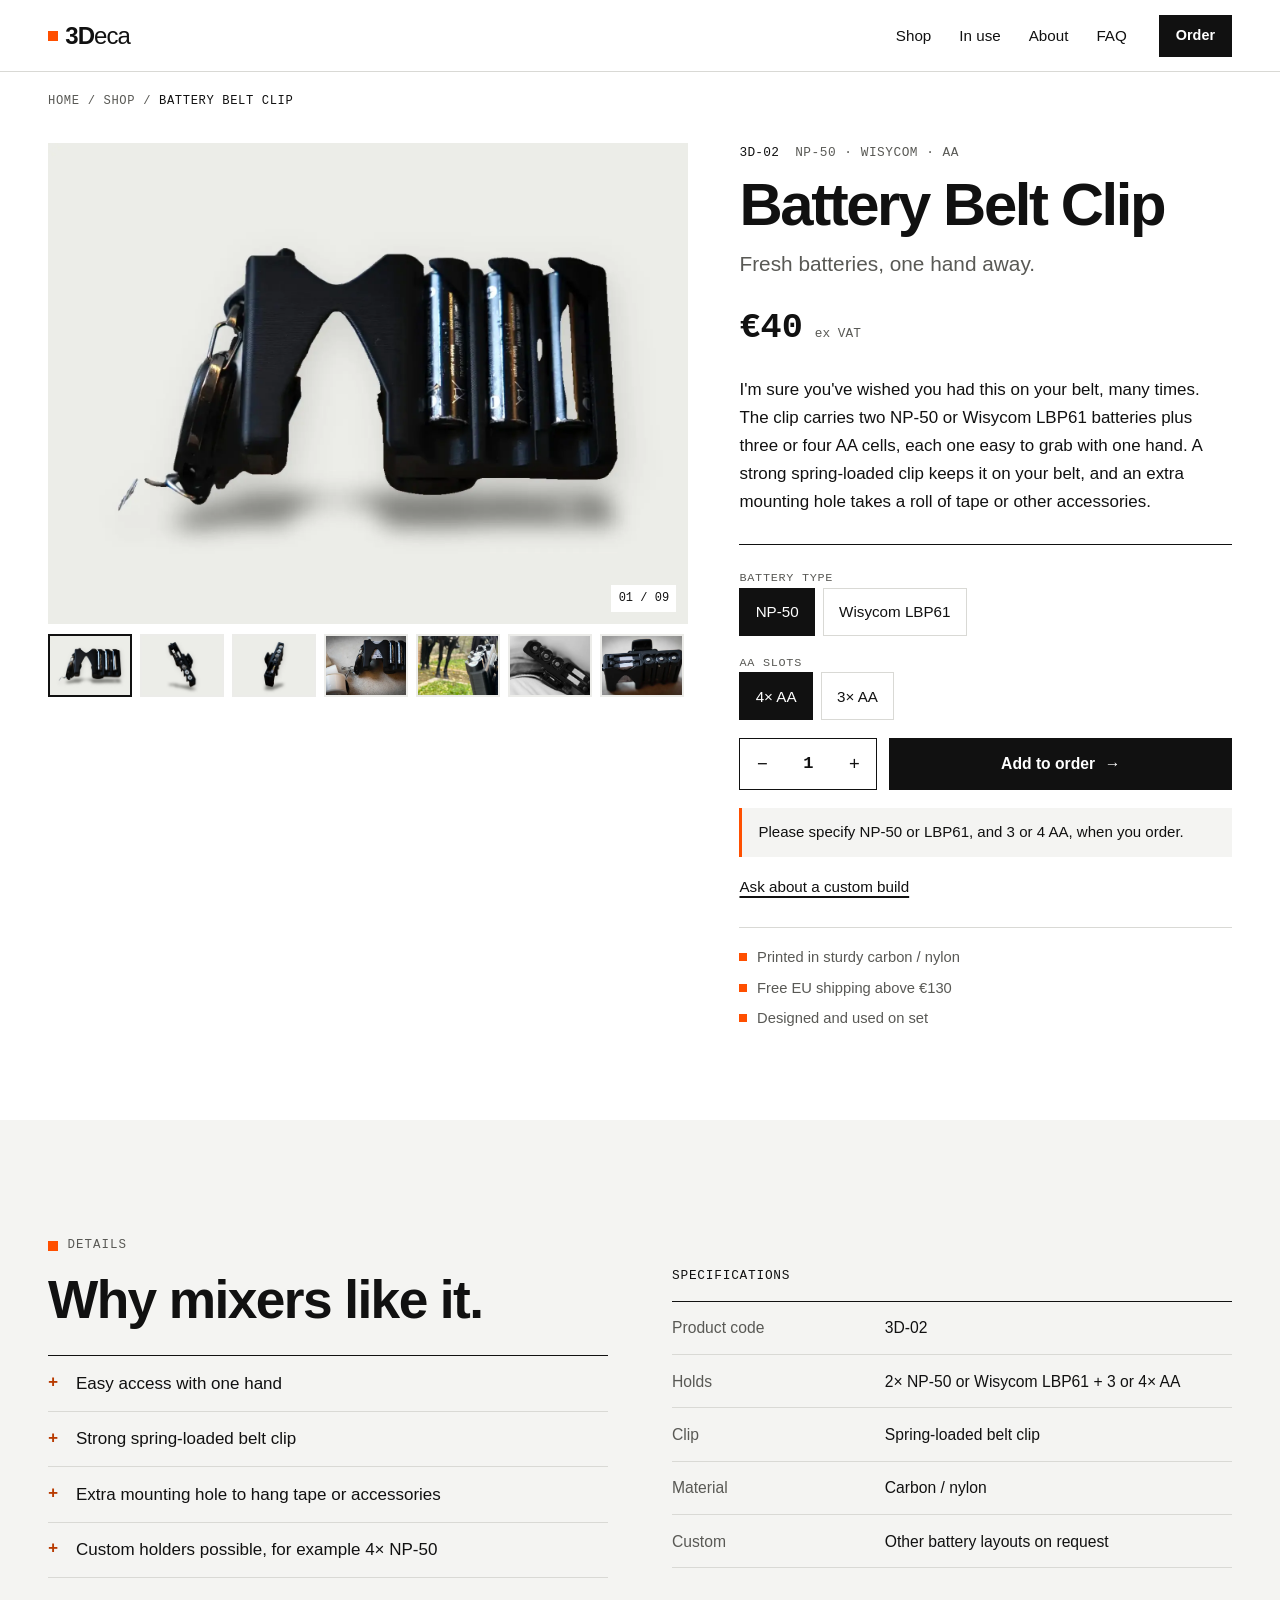
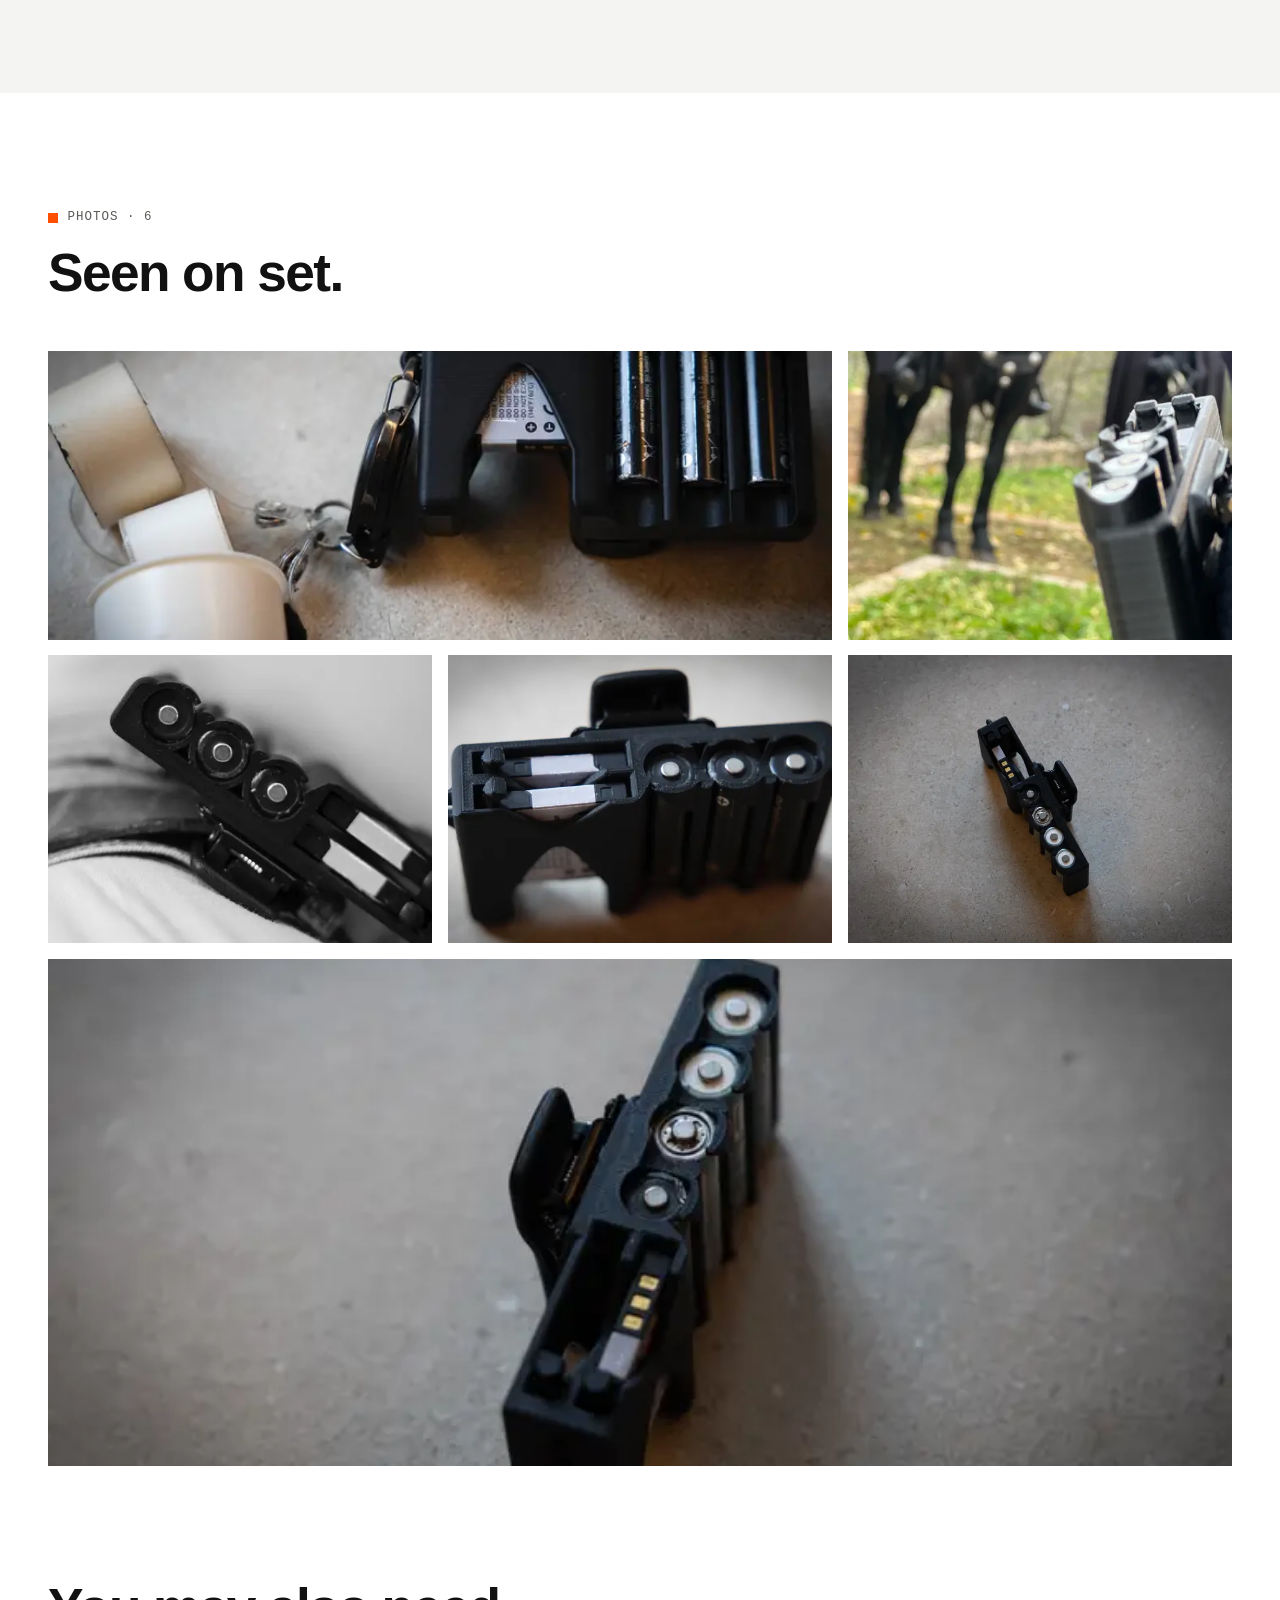
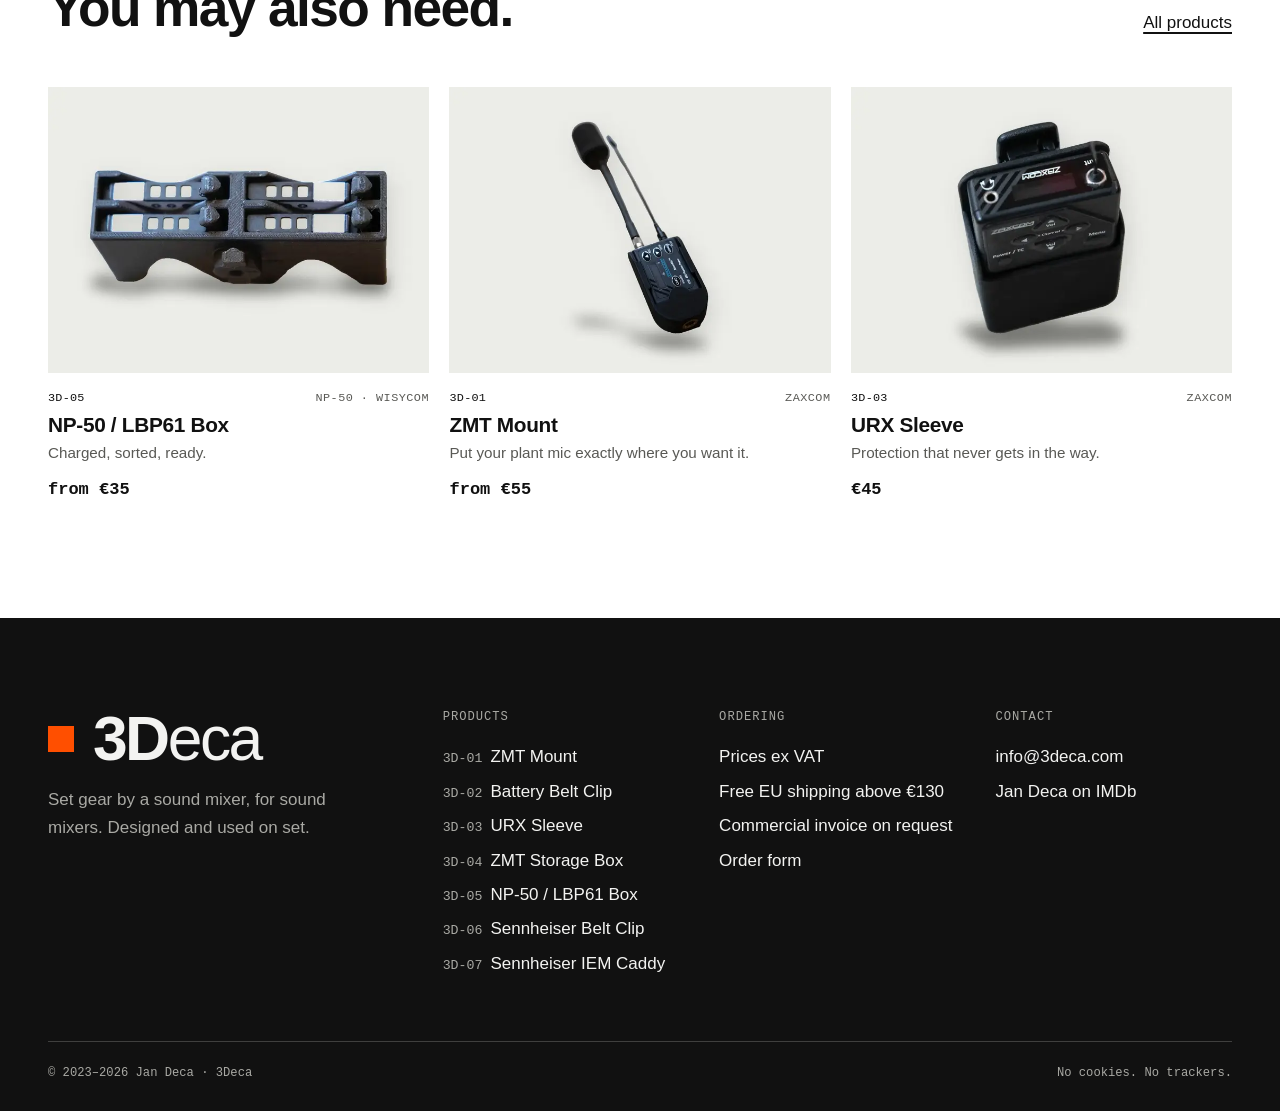
==== commit c1f85b54: "Redesign 3deca.com as a modernist product catalogue - Light, grid-based design with black grotesk ty" ====
--- a/3deca-website/public/batterybeltclip/index.html
+++ b/3deca-website/public/batterybeltclip/index.html
@@ -6,8 +6,8 @@
 <title>Belt clip for NP-50 / LBP61 and AA batteries · 3Deca</title>
 <meta name="description" content="A belt clip that carries two NP-50 or Wisycom LBP61 batteries plus 3 or 4 AA batteries, always within reach. €40 ex VAT. Designed by a production sound mixer.">
 <link rel="canonical" href="https://www.3deca.com/batterybeltclip/">
-<meta name="theme-color" content="#0a0a0b">
-<meta name="color-scheme" content="dark">
+<meta name="theme-color" content="#ffffff">
+<meta name="color-scheme" content="light">
 <meta property="og:type" content="website">
 <meta property="og:site_name" content="3Deca">
 <meta property="og:title" content="Belt clip for NP-50 / LBP61 and AA batteries · 3Deca">
@@ -21,17 +21,17 @@
 <link rel="stylesheet" href="../css/style.css">
 <script>document.documentElement.classList.add("js")</script>
 <script src="../js/main.js" defer></script>
-<script type="application/ld+json">{"@context": "https://schema.org", "@type": "Product", "name": "Belt clip for NP-50 / LBP61 and AA batteries", "description": "A belt clip that carries two NP-50 or Wisycom LBP61 batteries plus 3 or 4 AA batteries, always within reach.", "image": ["https://www.3deca.com/img/batterybeltclip/01-1600.webp", "https://www.3deca.com/img/batterybeltclip/02-1600.webp", "https://www.3deca.com/img/batterybeltclip/03-1600.webp"], "brand": {"@type": "Brand", "name": "3Deca"}, "url": "https://www.3deca.com/batterybeltclip/", "offers": {"@type": "AggregateOffer", "priceCurrency": "EUR", "lowPrice": 40, "highPrice": 40, "availability": "https://schema.org/InStock"}}</script>
+<script type="application/ld+json">{"@context": "https://schema.org", "@type": "Product", "name": "Belt clip for NP-50 / LBP61 and AA batteries", "sku": "3D-02", "description": "I'm sure you've wished you had this on your belt, many times. The clip carries two NP-50 or Wisycom LBP61 batteries plus three or four AA cells, each one easy to grab with one hand. A strong spring-loaded clip keeps it on your belt, and an extra mounting hole takes a roll of tape or other accessories.", "image": ["https://www.3deca.com/img/batterybeltclip/s1-1600.webp", "https://www.3deca.com/img/batterybeltclip/s2-1600.webp", "https://www.3deca.com/img/batterybeltclip/s3-1600.webp"], "brand": {"@type": "Brand", "name": "3Deca"}, "url": "https://www.3deca.com/batterybeltclip/", "offers": {"@type": "AggregateOffer", "priceCurrency": "EUR", "lowPrice": 40, "highPrice": 40, "availability": "https://schema.org/InStock"}}</script>
 </head>
 <body class="page-product">
 <a class="skip-link" href="#main">Skip to content</a>
 <header class="site-header" data-header>
   <div class="header-inner">
-    <a class="brand" href="../" aria-label="3Deca, home"><span class="wm" aria-hidden="true"><span class="wm-dot"></span><span class="wm-3d">3D</span><span class="wm-eca">eca</span></span></a>
+    <a class="brand" href="../" aria-label="3Deca, home"><span class="wm" aria-hidden="true"><span class="wm-mark"></span><span class="wm-3d">3D</span><span class="wm-eca">eca</span></span></a>
     <nav class="site-nav" id="site-nav" aria-label="Main">
-      <ul><li><a href="../#gear">Gear</a></li><li><a href="../#about">About</a></li><li><a href="../#reviews">Reviews</a></li><li><a href="../#ordering">Ordering</a></li></ul>
+      <ul><li><a href="../#shop">Shop</a></li><li><a href="../#in-use">In use</a></li><li><a href="../#about">About</a></li><li><a href="../#faq">FAQ</a></li></ul>
     </nav>
-    <a class="btn btn-accent btn-sm header-cta" href="../#order">
+    <a class="btn btn-ink btn-sm header-cta" href="../#order">
       Order<span class="order-count" data-order-count hidden></span>
     </a>
     <button class="nav-toggle" type="button" aria-expanded="false" aria-controls="site-nav" data-nav-toggle>
@@ -44,120 +44,168 @@
     <nav class="breadcrumb" aria-label="Breadcrumb">
       <ol>
         <li><a href="../">Home</a></li>
-        <li><a href="../#gear">Gear</a></li>
+        <li><a href="../#shop">Shop</a></li>
         <li><span aria-current="page">Battery Belt Clip</span></li>
       </ol>
     </nav>
 
     <section class="product" aria-labelledby="product-title">
       <div class="product-gallery">
-        <div class="product-stage">
+        <div class="stage">
           <button type="button" class="stage-btn" data-open="0" data-stage aria-label="Enlarge photo">
-            <img class="stage-img" src="../img/batterybeltclip/01-1600.webp" srcset="../img/batterybeltclip/01-720.webp 720w, ../img/batterybeltclip/01-1600.webp 1600w" sizes="(min-width: 1000px) 55vw, 100vw" width="1600" height="901" alt="The battery belt clip loaded with two NP-50 batteries and four AA batteries, a roll of tape hanging from its extra mounting hole." fetchpriority="high" decoding="async">
-          </button>
-          <div class="hud" aria-hidden="true">
-      <span class="hud-corner tl"></span><span class="hud-corner tr"></span>
-      <span class="hud-corner bl"></span><span class="hud-corner br"></span>
-      <span class="hud-tl"><span class="rec-dot"></span>REC</span>
-      <span class="hud-tr">TC <span data-timecode>00:00:00:00</span> · 25P</span>
-      <span class="hud-bl">ITEM 02 · BATTERYBELTCLIP</span>
-      <span class="hud-br"><span class="meters"><span class="meter-label">L</span><span class="meter" data-meter><span class="meter-fill"></span></span><span class="meter-label">R</span><span class="meter" data-meter><span class="meter-fill"></span></span></span></span>
-      <span class="hud-cross"></span>
-    </div>
+            <img class="stage-img" src="../img/batterybeltclip/s1-1600.webp" srcset="../img/batterybeltclip/s1-720.webp 720w, ../img/batterybeltclip/s1-1600.webp 1600w" sizes="(min-width: 1000px) 58vw, 100vw" width="1600" height="1200" alt="Studio shot of the battery belt clip loaded with two NP-50 batteries and four AA batteries, a roll of tape on its mounting hole." fetchpriority="high" decoding="async">
+          </button>
+          <span class="stage-count" aria-hidden="true" data-stage-count>01 / 09</span>
         </div>
-        <ul class="thumbs" role="list" aria-label="Photos"><li><button type="button" class="thumb" data-thumb="0" aria-label="Show photo 1 of 6" aria-current="true">
-            <img src="../img/batterybeltclip/01-1600.webp" srcset="../img/batterybeltclip/01-720.webp 720w, ../img/batterybeltclip/01-1600.webp 1600w" sizes="96px" width="1600" height="901" alt="" loading="lazy" decoding="async">
-          </button></li><li><button type="button" class="thumb" data-thumb="1" aria-label="Show photo 2 of 6">
-            <img src="../img/batterybeltclip/02-1600.webp" srcset="../img/batterybeltclip/02-720.webp 591w, ../img/batterybeltclip/02-1600.webp 1314w" sizes="96px" width="1314" height="1600" alt="" loading="lazy" decoding="async">
-          </button></li><li><button type="button" class="thumb" data-thumb="2" aria-label="Show photo 3 of 6">
-            <img src="../img/batterybeltclip/03-1600.webp" srcset="../img/batterybeltclip/03-720.webp 720w, ../img/batterybeltclip/03-1600.webp 1600w" sizes="96px" width="1600" height="792" alt="" loading="lazy" decoding="async">
-          </button></li><li><button type="button" class="thumb" data-thumb="3" aria-label="Show photo 4 of 6">
-            <img src="../img/batterybeltclip/04-1600.webp" srcset="../img/batterybeltclip/04-720.webp 720w, ../img/batterybeltclip/04-1600.webp 1600w" sizes="96px" width="1600" height="948" alt="" loading="lazy" decoding="async">
-          </button></li><li><button type="button" class="thumb" data-thumb="4" aria-label="Show photo 5 of 6">
-            <img src="../img/batterybeltclip/05-1600.webp" srcset="../img/batterybeltclip/05-720.webp 720w, ../img/batterybeltclip/05-1600.webp 1600w" sizes="96px" width="1600" height="1140" alt="" loading="lazy" decoding="async">
-          </button></li><li><button type="button" class="thumb" data-thumb="5" aria-label="Show photo 6 of 6">
-            <img src="../img/batterybeltclip/06-1600.webp" srcset="../img/batterybeltclip/06-720.webp 720w, ../img/batterybeltclip/06-1600.webp 1600w" sizes="96px" width="1600" height="1006" alt="" loading="lazy" decoding="async">
+        <ul class="thumbs" role="list" aria-label="Photos"><li><button type="button" class="thumb" data-thumb="0" aria-label="Show photo 1 of 9" aria-current="true">
+            <img src="../img/batterybeltclip/s1-720.webp" alt="" width="96" height="72" loading="lazy" decoding="async">
+          </button></li><li><button type="button" class="thumb" data-thumb="1" aria-label="Show photo 2 of 9">
+            <img src="../img/batterybeltclip/s2-720.webp" alt="" width="96" height="72" loading="lazy" decoding="async">
+          </button></li><li><button type="button" class="thumb" data-thumb="2" aria-label="Show photo 3 of 9">
+            <img src="../img/batterybeltclip/s3-720.webp" alt="" width="96" height="72" loading="lazy" decoding="async">
+          </button></li><li><button type="button" class="thumb" data-thumb="3" aria-label="Show photo 4 of 9">
+            <img src="../img/batterybeltclip/01-720.webp" alt="" width="96" height="72" loading="lazy" decoding="async">
+          </button></li><li><button type="button" class="thumb" data-thumb="4" aria-label="Show photo 5 of 9">
+            <img src="../img/batterybeltclip/02-720.webp" alt="" width="96" height="72" loading="lazy" decoding="async">
+          </button></li><li><button type="button" class="thumb" data-thumb="5" aria-label="Show photo 6 of 9">
+            <img src="../img/batterybeltclip/03-720.webp" alt="" width="96" height="72" loading="lazy" decoding="async">
+          </button></li><li><button type="button" class="thumb" data-thumb="6" aria-label="Show photo 7 of 9">
+            <img src="../img/batterybeltclip/04-720.webp" alt="" width="96" height="72" loading="lazy" decoding="async">
+          </button></li><li><button type="button" class="thumb" data-thumb="7" aria-label="Show photo 8 of 9">
+            <img src="../img/batterybeltclip/05-720.webp" alt="" width="96" height="72" loading="lazy" decoding="async">
+          </button></li><li><button type="button" class="thumb" data-thumb="8" aria-label="Show photo 9 of 9">
+            <img src="../img/batterybeltclip/06-720.webp" alt="" width="96" height="72" loading="lazy" decoding="async">
           </button></li></ul>
       </div>
 
       <div class="product-info">
-        <p class="kicker">02 / 07 · NP-50 · Wisycom · AA</p>
+        <p class="product-meta"><span class="code">3D-02</span><span>NP-50 · Wisycom · AA</span></p>
         <h1 id="product-title" class="product-title">Battery Belt Clip</h1>
-        <p class="product-tagline">I&#x27;m sure you&#x27;ve wished you had this on your belt. Many times.</p>
-        <p class="product-price"><span class="price-big">€40</span><span class="price-note">ex VAT · free EU shipping above €130</span></p>
-        <p class="product-summary">A belt clip that carries two NP-50 or Wisycom LBP61 batteries plus 3 or 4 AA batteries, always within reach.</p>
-        <p class="product-fits"><span class="fits-label">Fits</span> 2× NP-50 or Wisycom LBP61 + 3 or 4 AA</p>
-        <ul class="feature-list" role="list"><li>Easy access with one hand</li><li>Strong spring-loaded belt clip</li><li>Extra mounting hole to hang tape or accessories</li><li>Custom holders possible (for example 4× NP-50)</li></ul>
-        <p class="product-note">Please specify NP-50 or LBP61, and 3 or 4 AA, when you order.</p>
-
-        <table class="price-table">
-          <caption class="sr-only">Options and prices, ex VAT</caption>
-          <tbody><tr><th scope="row">Battery Belt Clip</th><td>€40</td></tr></tbody>
-        </table>
-
-        <form class="add-form" action="../" method="get" data-add-form>
+        <p class="product-tagline">Fresh batteries, one hand away.</p>
+        <p class="product-price"><span class="price-big" data-price-display>€40</span><span class="price-note">ex VAT</span></p>
+        <p class="product-desc">I&#x27;m sure you&#x27;ve wished you had this on your belt, many times. The clip carries two NP-50 or Wisycom LBP61 batteries plus three or four AA cells, each one easy to grab with one hand. A strong spring-loaded clip keeps it on your belt, and an extra mounting hole takes a roll of tape or other accessories.</p>
+
+        <form class="buy-box" action="../" method="get" data-add-form>
           <input type="hidden" name="add" value="batterybeltclip">
-          <div class="add-opts"><label class="field"><span class="field-label">Battery type</span><select name="o0"><option value="0">NP-50</option><option value="1">Wisycom LBP61</option></select></label><label class="field"><span class="field-label">AA slots</span><select name="o1"><option value="0">4× AA</option><option value="1">3× AA</option></select></label></div>
-          <div class="add-row">
-            <label class="field field-qty"><span class="field-label">Qty</span><input type="number" name="qty" min="1" max="50" value="1" inputmode="numeric"></label>
-            <button class="btn btn-accent" type="submit">Add to order <span aria-hidden="true">→</span></button>
+          <fieldset class="opt-group"><legend class="field-label">Battery type</legend><div class="segs"><label class="seg"><input type="radio" name="o0" value="0" checked data-priced="0" data-price="" data-from="0">
+              <span>NP-50</span></label><label class="seg"><input type="radio" name="o0" value="1" data-priced="0" data-price="" data-from="0">
+              <span>Wisycom LBP61</span></label></div></fieldset><fieldset class="opt-group"><legend class="field-label">AA slots</legend><div class="segs"><label class="seg"><input type="radio" name="o1" value="0" checked data-priced="0" data-price="" data-from="0">
+              <span>4× AA</span></label><label class="seg"><input type="radio" name="o1" value="1" data-priced="0" data-price="" data-from="0">
+              <span>3× AA</span></label></div></fieldset>
+          <div class="buy-row">
+            <div class="stepper" role="group" aria-label="Quantity">
+              <button type="button" class="step" data-qty-step="-1" aria-label="One less">−</button>
+              <input type="number" name="qty" min="1" max="50" value="1" inputmode="numeric" aria-label="Quantity">
+              <button type="button" class="step" data-qty-step="1" aria-label="One more">+</button>
+            </div>
+            <button class="btn btn-ink btn-grow" type="submit">Add to order <span aria-hidden="true">→</span></button>
           </div>
+          
+          <p class="product-note">Please specify NP-50 or LBP61, and 3 or 4 AA, when you order.</p>
           <a class="text-link" href="mailto:info@3deca.com?subject=Custom request: Battery Belt Clip">Ask about a custom build</a>
         </form>
+
+        <ul class="assurances" role="list">
+          <li>Printed in sturdy carbon / nylon</li>
+          <li>Free EU shipping above €130</li>
+          <li>Designed and used on set</li>
+        </ul>
       </div>
     </section>
   </div>
 
-  <section class="section field-shots" aria-labelledby="shots-title">
+  <section class="section details" aria-labelledby="details-title">
+    <div class="container details-grid">
+      <div>
+        <p class="eyebrow">Details</p>
+        <h2 id="details-title" class="section-title">Why mixers like it.</h2>
+        <ul class="highlights" role="list"><li>Easy access with one hand</li><li>Strong spring-loaded belt clip</li><li>Extra mounting hole to hang tape or accessories</li><li>Custom holders possible, for example 4× NP-50</li></ul>
+      </div>
+      <div>
+        <h3 class="table-title">Specifications</h3>
+        <table class="spec-table"><tbody><tr><th scope="row">Product code</th><td>3D-02</td></tr><tr><th scope="row">Holds</th><td>2× NP-50 or Wisycom LBP61 + 3 or 4× AA</td></tr><tr><th scope="row">Clip</th><td>Spring-loaded belt clip</td></tr><tr><th scope="row">Material</th><td>Carbon / nylon</td></tr><tr><th scope="row">Custom</th><td>Other battery layouts on request</td></tr></tbody></table>
+      </div>
+    </div>
+  </section>
+
+  <section class="section field" aria-labelledby="field-title">
     <div class="container">
-      <div class="section-head" data-reveal>
-        <p class="kicker">All photos · 06</p>
-        <h2 id="shots-title" class="section-title">Seen on set.</h2>
-      </div>
-      <ul class="shots" role="list"><li class="shot shot-wide" data-reveal>
-          <button type="button" class="shot-btn" data-open="0">
+      <div class="section-bar">
+        <div>
+          <p class="eyebrow">Photos · 6</p>
+          <h2 id="field-title" class="section-title">Seen on set.</h2>
+        </div>
+      </div>
+      <ul class="shots" role="list"><li class="shot shot-wide">
+          <button type="button" class="shot-btn" data-open="3" aria-label="Enlarge: The battery belt clip loaded with two NP-50 batteries and four AA batteries, a roll of tape hanging from its extra mounting hole.">
             <img src="../img/batterybeltclip/01-1600.webp" srcset="../img/batterybeltclip/01-720.webp 720w, ../img/batterybeltclip/01-1600.webp 1600w" sizes="(min-width: 900px) 33vw, 100vw" width="1600" height="901" alt="The battery belt clip loaded with two NP-50 batteries and four AA batteries, a roll of tape hanging from its extra mounting hole." loading="lazy" decoding="async">
-            <span class="shot-idx" aria-hidden="true">01/06</span>
-          </button>
-        </li><li class="shot" data-reveal>
-          <button type="button" class="shot-btn" data-open="1">
+          </button>
+        </li><li class="shot">
+          <button type="button" class="shot-btn" data-open="4" aria-label="Enlarge: The belt clip worn on set, with a black horse and a costumed actor in the background.">
             <img src="../img/batterybeltclip/02-1600.webp" srcset="../img/batterybeltclip/02-720.webp 591w, ../img/batterybeltclip/02-1600.webp 1314w" sizes="(min-width: 900px) 33vw, 100vw" width="1314" height="1600" alt="The belt clip worn on set, with a black horse and a costumed actor in the background." loading="lazy" decoding="async">
-            <span class="shot-idx" aria-hidden="true">02/06</span>
-          </button>
-        </li><li class="shot" data-reveal>
-          <button type="button" class="shot-btn" data-open="2">
+          </button>
+        </li><li class="shot">
+          <button type="button" class="shot-btn" data-open="5" aria-label="Enlarge: Black-and-white close-up of the clip on a belt, battery tops facing up.">
             <img src="../img/batterybeltclip/03-1600.webp" srcset="../img/batterybeltclip/03-720.webp 720w, ../img/batterybeltclip/03-1600.webp 1600w" sizes="(min-width: 900px) 33vw, 100vw" width="1600" height="792" alt="Black-and-white close-up of the clip on a belt, battery tops facing up." loading="lazy" decoding="async">
-            <span class="shot-idx" aria-hidden="true">03/06</span>
-          </button>
-        </li><li class="shot" data-reveal>
-          <button type="button" class="shot-btn" data-open="3">
+          </button>
+        </li><li class="shot">
+          <button type="button" class="shot-btn" data-open="6" aria-label="Enlarge: Close-up of the clip with two NP-50 batteries and three AA batteries.">
             <img src="../img/batterybeltclip/04-1600.webp" srcset="../img/batterybeltclip/04-720.webp 720w, ../img/batterybeltclip/04-1600.webp 1600w" sizes="(min-width: 900px) 33vw, 100vw" width="1600" height="948" alt="Close-up of the clip with two NP-50 batteries and three AA batteries." loading="lazy" decoding="async">
-            <span class="shot-idx" aria-hidden="true">04/06</span>
-          </button>
-        </li><li class="shot" data-reveal>
-          <button type="button" class="shot-btn" data-open="4">
+          </button>
+        </li><li class="shot">
+          <button type="button" class="shot-btn" data-open="7" aria-label="Enlarge: The belt clip from above on concrete, showing the AA and NP-50 slots.">
             <img src="../img/batterybeltclip/05-1600.webp" srcset="../img/batterybeltclip/05-720.webp 720w, ../img/batterybeltclip/05-1600.webp 1600w" sizes="(min-width: 900px) 33vw, 100vw" width="1600" height="1140" alt="The belt clip from above on concrete, showing the AA and NP-50 slots." loading="lazy" decoding="async">
-            <span class="shot-idx" aria-hidden="true">05/06</span>
-          </button>
-        </li><li class="shot shot-full" data-reveal>
-          <button type="button" class="shot-btn" data-open="5">
+          </button>
+        </li><li class="shot shot-full">
+          <button type="button" class="shot-btn" data-open="8" aria-label="Enlarge: The belt clip at an angle on concrete, showing the spring-loaded clip.">
             <img src="../img/batterybeltclip/06-1600.webp" srcset="../img/batterybeltclip/06-720.webp 720w, ../img/batterybeltclip/06-1600.webp 1600w" sizes="(min-width: 900px) 33vw, 100vw" width="1600" height="1006" alt="The belt clip at an angle on concrete, showing the spring-loaded clip." loading="lazy" decoding="async">
-            <span class="shot-idx" aria-hidden="true">06/06</span>
           </button>
         </li></ul>
     </div>
   </section>
 
-  <nav class="section more" aria-label="More gear">
-    <div class="container more-grid">
-      <a class="more-link" href="../zmt-mount/">
-        <span class="kicker">← Previous</span><span class="more-name">ZMT Mount</span><span class="price">from €55</span>
-      </a>
-      <a class="more-link more-next" href="../urxbeltclip/">
-        <span class="kicker">Next →</span><span class="more-name">URX Sleeve</span><span class="price">€45</span>
-      </a>
-    </div>
-  </nav>
+  <section class="section related" aria-labelledby="related-title">
+    <div class="container">
+      <div class="section-bar">
+        <h2 id="related-title" class="section-title">You may also need.</h2>
+        <a class="text-link" href="../#shop">All products</a>
+      </div>
+      <ul class="cards cards-3" role="list"><li class="card" data-system="Batteries">
+        <a class="card-link" href="../np50box/">
+          <span class="card-media">
+            <img class="card-img" src="../img/np50box/s1-1600.webp" srcset="../img/np50box/s1-720.webp 720w, ../img/np50box/s1-1600.webp 1600w" sizes="(min-width: 1100px) 25vw, (min-width: 560px) 50vw, 100vw" width="1600" height="1200" alt="Studio shot of the 4-bay caddy with batteries, seen from the front with its side pouch fitting." loading="lazy" decoding="async">
+            <img class="card-img card-img-alt" src="../img/np50box/04-1600.webp" srcset="../img/np50box/04-720.webp 720w, ../img/np50box/04-1600.webp 1600w" sizes="(min-width: 1100px) 25vw, (min-width: 560px) 50vw, 100vw" width="1600" height="1580" alt="" loading="lazy" decoding="async">
+          </span>
+          <span class="card-meta"><span class="code">3D-05</span><span>NP-50 · Wisycom</span></span>
+          <span class="card-title">NP-50 / LBP61 Box</span>
+          <span class="card-tagline">Charged, sorted, ready.</span>
+          <span class="card-price">from €35</span>
+        </a>
+      </li><li class="card" data-system="Zaxcom">
+        <a class="card-link" href="../zmt-mount/">
+          <span class="card-media">
+            <img class="card-img" src="../img/zmt-mount/s1-1600.webp" srcset="../img/zmt-mount/s1-720.webp 720w, ../img/zmt-mount/s1-1600.webp 1600w" sizes="(min-width: 1100px) 25vw, (min-width: 560px) 50vw, 100vw" width="1600" height="1200" alt="Studio shot: a Zaxcom ZMT transmitter with lav mic and antenna seated in the black ZMT mount." loading="lazy" decoding="async">
+            <img class="card-img card-img-alt" src="../img/zmt-mount/02-1600.webp" srcset="../img/zmt-mount/02-720.webp 720w, ../img/zmt-mount/02-1600.webp 1280w" sizes="(min-width: 1100px) 25vw, (min-width: 560px) 50vw, 100vw" width="1280" height="960" alt="" loading="lazy" decoding="async">
+          </span>
+          <span class="card-meta"><span class="code">3D-01</span><span>Zaxcom</span></span>
+          <span class="card-title">ZMT Mount</span>
+          <span class="card-tagline">Put your plant mic exactly where you want it.</span>
+          <span class="card-price">from €55</span>
+        </a>
+      </li><li class="card" data-system="Zaxcom">
+        <a class="card-link" href="../urxbeltclip/">
+          <span class="card-media">
+            <img class="card-img" src="../img/urxbeltclip/s1-1600.webp" srcset="../img/urxbeltclip/s1-720.webp 720w, ../img/urxbeltclip/s1-1600.webp 1600w" sizes="(min-width: 1100px) 25vw, (min-width: 560px) 50vw, 100vw" width="1600" height="1200" alt="Studio shot of a Zaxcom URX receiver standing upright in the black sleeve, display and buttons visible." loading="lazy" decoding="async">
+            <img class="card-img card-img-alt" src="../img/urxbeltclip/02-1600.webp" srcset="../img/urxbeltclip/02-720.webp 720w, ../img/urxbeltclip/02-1600.webp 1600w" sizes="(min-width: 1100px) 25vw, (min-width: 560px) 50vw, 100vw" width="1600" height="1577" alt="" loading="lazy" decoding="async">
+          </span>
+          <span class="card-meta"><span class="code">3D-03</span><span>Zaxcom</span></span>
+          <span class="card-title">URX Sleeve</span>
+          <span class="card-tagline">Protection that never gets in the way.</span>
+          <span class="card-price">€45</span>
+        </a>
+      </li></ul>
+    </div>
+  </section>
 </main>
 
 <dialog class="lightbox" data-lightbox aria-label="Photo viewer">
@@ -170,36 +218,38 @@
   <button type="button" class="lb-btn lb-next" data-lb-next aria-label="Next photo">→</button>
   <p class="lb-count" data-lb-count aria-live="polite"></p>
 </dialog>
-<script type="application/json" id="gallery-data">{"lightbox": [{"src": "../img/batterybeltclip/01-1600.webp", "alt": "The battery belt clip loaded with two NP-50 batteries and four AA batteries, a roll of tape hanging from its extra mounting hole."}, {"src": "../img/batterybeltclip/02-1600.webp", "alt": "The belt clip worn on set, with a black horse and a costumed actor in the background."}, {"src": "../img/batterybeltclip/03-1600.webp", "alt": "Black-and-white close-up of the clip on a belt, battery tops facing up."}, {"src": "../img/batterybeltclip/04-1600.webp", "alt": "Close-up of the clip with two NP-50 batteries and three AA batteries."}, {"src": "../img/batterybeltclip/05-1600.webp", "alt": "The belt clip from above on concrete, showing the AA and NP-50 slots."}, {"src": "../img/batterybeltclip/06-1600.webp", "alt": "The belt clip at an angle on concrete, showing the spring-loaded clip."}], "stage": [{"src": "../img/batterybeltclip/01-1600.webp", "srcset": "../img/batterybeltclip/01-720.webp 720w, ../img/batterybeltclip/01-1600.webp 1600w", "w": 1600, "h": 901, "alt": "The battery belt clip loaded with two NP-50 batteries and four AA batteries, a roll of tape hanging from its extra mounting hole."}, {"src": "../img/batterybeltclip/02-1600.webp", "srcset": "../img/batterybeltclip/02-720.webp 591w, ../img/batterybeltclip/02-1600.webp 1314w", "w": 1314, "h": 1600, "alt": "The belt clip worn on set, with a black horse and a costumed actor in the background."}, {"src": "../img/batterybeltclip/03-1600.webp", "srcset": "../img/batterybeltclip/03-720.webp 720w, ../img/batterybeltclip/03-1600.webp 1600w", "w": 1600, "h": 792, "alt": "Black-and-white close-up of the clip on a belt, battery tops facing up."}, {"src": "../img/batterybeltclip/04-1600.webp", "srcset": "../img/batterybeltclip/04-720.webp 720w, ../img/batterybeltclip/04-1600.webp 1600w", "w": 1600, "h": 948, "alt": "Close-up of the clip with two NP-50 batteries and three AA batteries."}, {"src": "../img/batterybeltclip/05-1600.webp", "srcset": "../img/batterybeltclip/05-720.webp 720w, ../img/batterybeltclip/05-1600.webp 1600w", "w": 1600, "h": 1140, "alt": "The belt clip from above on concrete, showing the AA and NP-50 slots."}, {"src": "../img/batterybeltclip/06-1600.webp", "srcset": "../img/batterybeltclip/06-720.webp 720w, ../img/batterybeltclip/06-1600.webp 1600w", "w": 1600, "h": 1006, "alt": "The belt clip at an angle on concrete, showing the spring-loaded clip."}]}</script>
+<script type="application/json" id="gallery-data">{"stage": [{"src": "../img/batterybeltclip/s1-1600.webp", "srcset": "../img/batterybeltclip/s1-720.webp 720w, ../img/batterybeltclip/s1-1600.webp 1600w", "w": 1600, "h": 1200, "alt": "Studio shot of the battery belt clip loaded with two NP-50 batteries and four AA batteries, a roll of tape on its mounting hole."}, {"src": "../img/batterybeltclip/s2-1600.webp", "srcset": "../img/batterybeltclip/s2-720.webp 720w, ../img/batterybeltclip/s2-1600.webp 1600w", "w": 1600, "h": 1200, "alt": "Studio shot of the belt clip from above, showing the AA and NP-50 slots."}, {"src": "../img/batterybeltclip/s3-1600.webp", "srcset": "../img/batterybeltclip/s3-720.webp 720w, ../img/batterybeltclip/s3-1600.webp 1600w", "w": 1600, "h": 1200, "alt": "Studio shot of the belt clip at an angle, showing the spring-loaded clip."}, {"src": "../img/batterybeltclip/01-1600.webp", "srcset": "../img/batterybeltclip/01-720.webp 720w, ../img/batterybeltclip/01-1600.webp 1600w", "w": 1600, "h": 901, "alt": "The battery belt clip loaded with two NP-50 batteries and four AA batteries, a roll of tape hanging from its extra mounting hole."}, {"src": "../img/batterybeltclip/02-1600.webp", "srcset": "../img/batterybeltclip/02-720.webp 591w, ../img/batterybeltclip/02-1600.webp 1314w", "w": 1314, "h": 1600, "alt": "The belt clip worn on set, with a black horse and a costumed actor in the background."}, {"src": "../img/batterybeltclip/03-1600.webp", "srcset": "../img/batterybeltclip/03-720.webp 720w, ../img/batterybeltclip/03-1600.webp 1600w", "w": 1600, "h": 792, "alt": "Black-and-white close-up of the clip on a belt, battery tops facing up."}, {"src": "../img/batterybeltclip/04-1600.webp", "srcset": "../img/batterybeltclip/04-720.webp 720w, ../img/batterybeltclip/04-1600.webp 1600w", "w": 1600, "h": 948, "alt": "Close-up of the clip with two NP-50 batteries and three AA batteries."}, {"src": "../img/batterybeltclip/05-1600.webp", "srcset": "../img/batterybeltclip/05-720.webp 720w, ../img/batterybeltclip/05-1600.webp 1600w", "w": 1600, "h": 1140, "alt": "The belt clip from above on concrete, showing the AA and NP-50 slots."}, {"src": "../img/batterybeltclip/06-1600.webp", "srcset": "../img/batterybeltclip/06-720.webp 720w, ../img/batterybeltclip/06-1600.webp 1600w", "w": 1600, "h": 1006, "alt": "The belt clip at an angle on concrete, showing the spring-loaded clip."}]}</script>
 <footer class="site-footer">
   <div class="container">
-    <div class="footer-top">
-      <a class="footer-mark" href="../" aria-label="3Deca, home"><span class="wm" aria-hidden="true"><span class="wm-dot"></span><span class="wm-3d">3D</span><span class="wm-eca">eca</span></span></a>
-      <p class="footer-claim">Set gear by a sound mixer, for sound mixers.</p>
-    </div>
     <div class="footer-grid">
-      <div>
-        <h2 class="footer-h">Contact</h2>
-        <p><a class="footer-mail" href="mailto:info@3deca.com">info@3deca.com</a></p>
-        <p>Questions, suggestions or a custom build? Mail me.</p>
-      </div>
-      <div>
-        <h2 class="footer-h">Gear</h2>
-        <ul class="footer-list"><li><a href="../zmt-mount/">ZMT Mount</a></li><li><a href="../batterybeltclip/">Battery Belt Clip</a></li><li><a href="../urxbeltclip/">URX Sleeve</a></li><li><a href="../zmtstoragebox/">ZMT Storage Box</a></li><li><a href="../np50box/">NP-50 / LBP61 Box</a></li><li><a href="../sennheiserbeltclip/">Sennheiser Belt Clip</a></li><li><a href="../sennheiser-caddy/">Sennheiser IEM Caddy</a></li></ul>
-      </div>
-      <div>
-        <h2 class="footer-h">Good to know</h2>
+      <div class="footer-brand">
+        <a class="footer-mark" href="../" aria-label="3Deca, home"><span class="wm" aria-hidden="true"><span class="wm-mark"></span><span class="wm-3d">3D</span><span class="wm-eca">eca</span></span></a>
+        <p>Set gear by a sound mixer, for sound mixers. Designed and used on set.</p>
+      </div>
+      <div>
+        <h2 class="footer-h">Products</h2>
+        <ul class="footer-list"><li><a href="../zmt-mount/"><span class="f-code">3D-01</span>ZMT Mount</a></li><li><a href="../batterybeltclip/"><span class="f-code">3D-02</span>Battery Belt Clip</a></li><li><a href="../urxbeltclip/"><span class="f-code">3D-03</span>URX Sleeve</a></li><li><a href="../zmtstoragebox/"><span class="f-code">3D-04</span>ZMT Storage Box</a></li><li><a href="../np50box/"><span class="f-code">3D-05</span>NP-50 / LBP61 Box</a></li><li><a href="../sennheiserbeltclip/"><span class="f-code">3D-06</span>Sennheiser Belt Clip</a></li><li><a href="../sennheiser-caddy/"><span class="f-code">3D-07</span>Sennheiser IEM Caddy</a></li></ul>
+      </div>
+      <div>
+        <h2 class="footer-h">Ordering</h2>
         <ul class="footer-list">
           <li>Prices ex VAT</li>
           <li>Free EU shipping above €130</li>
           <li>Commercial invoice on request</li>
+          <li><a href="../#order">Order form</a></li>
+        </ul>
+      </div>
+      <div>
+        <h2 class="footer-h">Contact</h2>
+        <ul class="footer-list">
+          <li><a href="mailto:info@3deca.com">info@3deca.com</a></li>
           <li><a href="https://www.imdb.me/jandeca" rel="noopener">Jan Deca on IMDb</a></li>
         </ul>
       </div>
     </div>
     <div class="footer-bottom">
       <p>© 2023–2026 Jan Deca · 3Deca</p>
-      <p>No cookies. No trackers. Just gear.</p>
+      <p>No cookies. No trackers.</p>
     </div>
   </div>
 </footer>
--- a/3deca-website/public/css/style.css
+++ b/3deca-website/public/css/style.css
@@ -1,191 +1,123 @@
 /* 3Deca — site styles
-   Fonts: Archivo (variable, width + weight) and JetBrains Mono, self-hosted (SIL OFL). */
+   Modernist product catalogue: white paper, strict grid, black grotesk type,
+   one signal colour. Photo tiles share the studio-shot background (#ecece9).
+   Fonts: Archivo + JetBrains Mono, self-hosted (SIL OFL). */
 
 @font-face {
   font-family: "Archivo";
   src: url("../fonts/archivo-var.woff2") format("woff2-variations"), url("../fonts/archivo-var.woff2") format("woff2");
   font-weight: 100 900;
   font-stretch: 62% 125%;
-  font-style: normal;
   font-display: swap;
 }
 @font-face {
   font-family: "JetBrains Mono";
   src: url("../fonts/jetbrains-mono-var.woff2") format("woff2-variations"), url("../fonts/jetbrains-mono-var.woff2") format("woff2");
   font-weight: 100 800;
-  font-style: normal;
   font-display: swap;
 }
 
 :root {
-  --bg: #0a0a0b;
-  --bg-2: #101012;
-  --surface: #151518;
-  --surface-2: #1c1c20;
-  --line: rgba(255, 255, 255, 0.1);
-  --line-strong: rgba(255, 255, 255, 0.22);
-  --text: #f3f1ec;
-  --muted: #a8a59e;
-  --accent: #ff5b1f;
-  --accent-ink: #0a0a0b;
-  --accent-soft: rgba(255, 91, 31, 0.14);
-  --rec: #ff2e2e;
-  --green: #3ddc84;
-  --amber: #ffb020;
-
-  --font: "Archivo", system-ui, -apple-system, "Segoe UI", Roboto, sans-serif;
+  --bg: #ffffff;
+  --paper: #f4f4f2;
+  --tile: #ecece9;
+  --ink: #111111;
+  --ink-2: #595955;
+  --line: #d9d9d5;
+  --accent: #ff4f00;
+  --accent-text: #b83a00;
+  --on-dark: #f3f3f1;
+  --on-dark-2: #a9a9a4;
+  --ok: #1d8a4b;
+  --warn: #d99a00;
+
+  --font: "Archivo", "Helvetica Neue", Helvetica, Arial, sans-serif;
   --mono: "JetBrains Mono", ui-monospace, "SFMono-Regular", Menlo, Consolas, monospace;
 
-  --radius: 6px;
   --gutter: clamp(16px, 4vw, 48px);
-  --header-h: 68px;
+  --header-h: 72px;
   --ease: cubic-bezier(0.2, 0.7, 0.1, 1);
-}
-/* The brand is dark by design; the same tokens apply in either OS theme. */
-@media (prefers-color-scheme: dark) {
-  :root:not([data-theme="light"]) { color-scheme: dark; }
-}
-:root[data-theme="dark"] { color-scheme: dark; }
+  color-scheme: light;
+}
 
 *, *::before, *::after { box-sizing: border-box; }
-html { -webkit-text-size-adjust: 100%; scroll-behavior: smooth; scroll-padding-top: calc(var(--header-h) + 16px); }
+html { -webkit-text-size-adjust: 100%; scroll-behavior: smooth; scroll-padding-top: calc(var(--header-h) + 12px); }
 body {
   margin: 0;
   background: var(--bg);
-  color: var(--text);
+  color: var(--ink);
   font-family: var(--font);
-  font-size: clamp(1rem, 0.96rem + 0.2vw, 1.0625rem);
+  font-size: clamp(1rem, 0.97rem + 0.15vw, 1.0625rem);
   line-height: 1.6;
-  font-stretch: 100%;
   -webkit-font-smoothing: antialiased;
   -moz-osx-font-smoothing: grayscale;
   overflow-x: hidden;
 }
-/* film grain */
-body::before {
-  content: "";
-  position: fixed;
-  inset: -50%;
-  z-index: 100;
-  pointer-events: none;
-  opacity: 0.05;
-  background-image: url("data:image/svg+xml,%3Csvg xmlns='http://www.w3.org/2000/svg' width='200' height='200'%3E%3Cfilter id='n'%3E%3CfeTurbulence type='fractalNoise' baseFrequency='.85' numOctaves='3' stitchTiles='stitch'/%3E%3C/filter%3E%3Crect width='100%25' height='100%25' filter='url(%23n)'/%3E%3C/svg%3E");
-}
 img { display: block; max-width: 100%; height: auto; }
 a { color: inherit; }
 button, input, select, textarea { font: inherit; color: inherit; }
-::selection { background: var(--accent); color: var(--accent-ink); }
-
-:focus-visible { outline: 3px solid var(--accent); outline-offset: 3px; border-radius: 2px; }
-
+h1, h2, h3 { margin: 0; }
+::selection { background: var(--ink); color: var(--bg); }
+:focus-visible { outline: 3px solid var(--accent); outline-offset: 2px; }
 [hidden] { display: none !important; }
 
-.sr-only {
-  position: absolute !important; width: 1px; height: 1px; padding: 0; margin: -1px;
-  overflow: hidden; clip: rect(0 0 0 0); white-space: nowrap; border: 0;
-}
-.skip-link {
-  position: absolute; left: 16px; top: -100px; z-index: 200;
-  background: var(--accent); color: var(--accent-ink); padding: 12px 18px; border-radius: var(--radius);
-  font-weight: 700; text-decoration: none;
-}
+.sr-only { position: absolute !important; width: 1px; height: 1px; padding: 0; margin: -1px; overflow: hidden; clip: rect(0 0 0 0); white-space: nowrap; border: 0; }
+.skip-link { position: absolute; left: 16px; top: -100px; z-index: 200; background: var(--ink); color: var(--bg); padding: 12px 18px; font-weight: 600; text-decoration: none; }
 .skip-link:focus { top: 12px; }
 
-.container { width: 100%; max-width: 1360px; margin-inline: auto; padding-inline: var(--gutter); }
-
-/* ---------- type helpers ---------- */
-.kicker, .eyebrow {
-  font-family: var(--mono);
-  font-size: 0.78rem;
-  letter-spacing: 0.14em;
-  text-transform: uppercase;
-  color: var(--accent);
-  margin: 0 0 1rem;
-  display: flex; align-items: center; gap: 0.75rem;
-}
-.kicker::before { content: ""; width: 28px; height: 1px; background: currentColor; }
-.eyebrow-line { width: 28px; height: 1px; background: currentColor; }
-
-.section { padding-block: clamp(80px, 11vw, 160px); position: relative; }
-.section-head { max-width: 920px; margin-bottom: clamp(40px, 6vw, 72px); }
+.container { width: 100%; max-width: 1400px; margin-inline: auto; padding-inline: var(--gutter); }
+
+/* ---------- type ---------- */
+.eyebrow {
+  display: flex; align-items: center; gap: 0.6rem;
+  margin: 0 0 1.1rem;
+  font-family: var(--mono); font-size: 0.78rem; letter-spacing: 0.08em; text-transform: uppercase; color: var(--ink-2);
+}
+.eyebrow::before { content: ""; width: 10px; height: 10px; background: var(--accent); flex: none; }
 .section-title {
-  font-stretch: 125%;
-  font-weight: 800;
-  font-size: clamp(2.1rem, 1.2rem + 4.2vw, 4.75rem);
-  line-height: 0.95;
-  letter-spacing: -0.02em;
-  margin: 0 0 1.25rem;
-  text-wrap: balance;
-}
-.section-lead { color: var(--muted); font-size: clamp(1.05rem, 1rem + 0.35vw, 1.25rem); max-width: 60ch; margin: 0; }
-.price { font-family: var(--mono); font-weight: 600; color: var(--text); white-space: nowrap; }
-.text-link { color: var(--text); text-decoration: underline; text-decoration-color: var(--accent); text-underline-offset: 4px; text-decoration-thickness: 2px; }
-.text-link:hover { color: var(--accent); }
+  font-weight: 600; font-size: clamp(2rem, 1.25rem + 2.6vw, 3.6rem);
+  line-height: 1.02; letter-spacing: -0.03em; text-wrap: balance;
+}
+.section-lead { max-width: 46ch; margin: 0; color: var(--ink-2); font-size: 1.08rem; }
+.code { font-family: var(--mono); font-size: 0.82em; letter-spacing: 0.02em; }
+.text-link { color: var(--ink); text-decoration: underline; text-decoration-thickness: 1.5px; text-underline-offset: 4px; }
+.text-link:hover { text-decoration-color: var(--accent); }
 
 /* ---------- buttons ---------- */
 .btn {
   --bh: 52px;
   display: inline-flex; align-items: center; justify-content: center; gap: 0.6rem;
-  min-height: var(--bh); padding: 0 1.5rem;
-  border-radius: 999px; border: 1px solid transparent;
-  font-weight: 700; font-stretch: 112%; font-size: 0.98rem; letter-spacing: 0.01em;
-  text-decoration: none; cursor: pointer;
-  transition: transform 0.25s var(--ease), background-color 0.25s, color 0.25s, border-color 0.25s, box-shadow 0.25s;
-}
-.btn:hover { transform: translateY(-2px); }
-.btn:active { transform: translateY(0); }
-.btn-accent { background: var(--accent); color: var(--accent-ink); box-shadow: 0 10px 30px -10px rgba(255, 91, 31, 0.6); }
-.btn-accent:hover { background: #ff7442; box-shadow: 0 16px 40px -12px rgba(255, 91, 31, 0.75); }
-.btn-ghost { border-color: var(--line-strong); color: var(--text); background: rgba(10, 10, 11, 0.35); backdrop-filter: blur(8px); -webkit-backdrop-filter: blur(8px); }
-.btn-ghost:hover { border-color: var(--text); }
-.btn-sm { --bh: 42px; padding: 0 1.1rem; font-size: 0.9rem; }
+  min-height: var(--bh); padding: 0 1.4rem;
+  border: 1.5px solid var(--ink); border-radius: 0;
+  font-weight: 600; font-size: 0.98rem; text-decoration: none; cursor: pointer;
+  transition: background-color 0.2s, color 0.2s, border-color 0.2s;
+}
+.btn-ink { background: var(--ink); color: var(--bg); }
+.btn-ink:hover { background: var(--accent); border-color: var(--accent); color: var(--ink); }
+.btn-line { background: transparent; color: var(--ink); }
+.btn-line:hover { background: var(--ink); color: var(--bg); }
+.btn-accent { background: var(--accent); border-color: var(--accent); color: var(--ink); }
+.btn-accent:hover { background: var(--ink); border-color: var(--ink); color: var(--bg); }
+.btn-sm { --bh: 42px; padding: 0 1rem; font-size: 0.9rem; }
 .btn-block { width: 100%; }
+.btn-grow { flex: 1; }
 
 /* ---------- header ---------- */
-.site-header {
-  position: fixed; inset: 0 0 auto; z-index: 50;
-  height: var(--header-h);
-  transition: background-color 0.3s, border-color 0.3s, backdrop-filter 0.3s;
-  border-bottom: 1px solid transparent;
-}
-.site-header.is-solid, .page-product .site-header, .page-404 .site-header {
-  background: rgba(10, 10, 11, 0.78);
-  backdrop-filter: blur(14px) saturate(140%);
-  -webkit-backdrop-filter: blur(14px) saturate(140%);
-  border-bottom-color: var(--line);
-}
-.header-inner {
-  height: 100%; max-width: 1360px; margin-inline: auto; padding-inline: var(--gutter);
-  display: flex; align-items: center; gap: 1.5rem;
-}
-.brand { text-decoration: none; margin-right: auto; display: inline-flex; padding: 6px 0; }
-.wm { display: inline-flex; align-items: center; font-stretch: 125%; font-weight: 900; font-size: 1.45rem; letter-spacing: -0.03em; line-height: 1; }
-.wm-dot { width: 0.42em; height: 0.42em; border-radius: 50%; background: var(--rec); margin-right: 0.35em; box-shadow: 0 0 12px var(--rec); animation: blink 1.6s steps(1) infinite; }
-.wm-3d { color: var(--accent); }
-.wm-eca { color: var(--text); font-weight: 500; }
-
-.site-nav ul { list-style: none; display: flex; gap: 0.25rem; margin: 0; padding: 0; }
-.site-nav a {
-  display: block; padding: 0.55rem 0.9rem; border-radius: 999px;
-  font-family: var(--mono); font-size: 0.8rem; letter-spacing: 0.1em; text-transform: uppercase;
-  text-decoration: none; color: var(--muted); transition: color 0.2s, background-color 0.2s;
-}
-.site-nav a:hover, .site-nav a[aria-current] { color: var(--text); background: rgba(255, 255, 255, 0.06); }
-.order-count {
-  display: inline-grid; place-items: center; min-width: 1.4em; height: 1.4em; padding: 0 0.3em;
-  border-radius: 999px; background: var(--accent-ink); color: var(--accent); font-family: var(--mono); font-size: 0.75rem;
-}
-.order-count[hidden] { display: none; }
+.site-header { position: sticky; top: 0; z-index: 50; height: var(--header-h); background: rgba(255, 255, 255, 0.94); backdrop-filter: blur(10px); -webkit-backdrop-filter: blur(10px); border-bottom: 1px solid var(--line); }
+.header-inner { height: 100%; max-width: 1400px; margin-inline: auto; padding-inline: var(--gutter); display: flex; align-items: center; gap: 2rem; }
+.brand { text-decoration: none; margin-right: auto; padding: 6px 0; }
+.wm { display: inline-flex; align-items: center; font-weight: 800; font-size: 1.5rem; letter-spacing: -0.04em; line-height: 1; }
+.wm-mark { width: 0.42em; height: 0.42em; background: var(--accent); margin-right: 0.3em; }
+.wm-eca { font-weight: 400; }
+.site-nav ul { list-style: none; display: flex; gap: 1.75rem; margin: 0; padding: 0; }
+.site-nav a { font-size: 0.95rem; text-decoration: none; padding: 0.5rem 0; background: linear-gradient(var(--ink), var(--ink)) no-repeat 0 100% / 0 1.5px; transition: background-size 0.25s var(--ease); }
+.site-nav a:hover { background-size: 100% 1.5px; }
+.order-count { display: inline-grid; place-items: center; min-width: 1.4em; height: 1.4em; padding: 0 0.3em; background: var(--accent); color: var(--ink); font-family: var(--mono); font-size: 0.75rem; }
 .nav-toggle { display: none; }
 
-@media (max-width: 860px) {
-  .nav-toggle {
-    display: inline-grid; place-items: center; width: 44px; height: 44px;
-    border: 1px solid var(--line-strong); border-radius: 50%; background: rgba(10, 10, 11, 0.5); cursor: pointer;
-  }
-  .nav-toggle-bars, .nav-toggle-bars::before, .nav-toggle-bars::after {
-    display: block; width: 18px; height: 2px; background: var(--text); border-radius: 2px; transition: transform 0.3s var(--ease), opacity 0.2s;
-  }
+@media (max-width: 820px) {
+  .nav-toggle { display: inline-grid; place-items: center; width: 44px; height: 44px; border: 1.5px solid var(--ink); background: var(--bg); cursor: pointer; }
+  .nav-toggle-bars, .nav-toggle-bars::before, .nav-toggle-bars::after { display: block; width: 18px; height: 2px; background: var(--ink); transition: transform 0.3s var(--ease); }
   .nav-toggle-bars { position: relative; }
   .nav-toggle-bars::before, .nav-toggle-bars::after { content: ""; position: absolute; left: 0; }
   .nav-toggle-bars::before { top: -6px; }
@@ -193,371 +125,302 @@
   .nav-toggle[aria-expanded="true"] .nav-toggle-bars { background: transparent; }
   .nav-toggle[aria-expanded="true"] .nav-toggle-bars::before { transform: translateY(6px) rotate(45deg); }
   .nav-toggle[aria-expanded="true"] .nav-toggle-bars::after { transform: translateY(-6px) rotate(-45deg); }
-
-  .site-nav {
-    position: fixed; inset: var(--header-h) 0 auto; z-index: 49;
-    background: rgba(10, 10, 11, 0.97); border-bottom: 1px solid var(--line);
-    padding: 12px var(--gutter) 28px;
-    display: none;
-  }
-  .site-nav.is-open { display: block; animation: drop 0.35s var(--ease); }
+  .header-inner { gap: 0.75rem; }
+  .site-nav { position: fixed; inset: var(--header-h) 0 auto; z-index: 49; background: var(--bg); border-bottom: 1px solid var(--line); padding: 8px var(--gutter) 24px; display: none; }
+  .site-nav.is-open { display: block; }
   .site-nav ul { flex-direction: column; gap: 0; }
-  .site-nav a { font-family: var(--font); font-stretch: 125%; font-weight: 800; font-size: 1.9rem; letter-spacing: -0.02em; text-transform: none; color: var(--text); padding: 0.55rem 0; border-radius: 0; border-bottom: 1px solid var(--line); }
-  .site-nav a:hover { background: none; color: var(--accent); }
-  .header-cta { margin-left: auto; }
-  .brand { margin-right: 0; }
-  html:not(.js) .site-nav { display: block; position: static; background: none; border: 0; padding: 0; }
-  html:not(.js) .site-nav ul { flex-direction: row; flex-wrap: wrap; }
-  html:not(.js) .site-nav a { font-size: 0.9rem; }
-}
-@keyframes drop { from { opacity: 0; transform: translateY(-8px); } }
-
-/* ---------- camera HUD overlay ---------- */
-.hud {
-  position: absolute; inset: clamp(14px, 2.5vw, 28px); pointer-events: none;
-  font-family: var(--mono); font-size: clamp(0.62rem, 0.55rem + 0.25vw, 0.78rem); letter-spacing: 0.12em; text-transform: uppercase;
-  color: rgba(255, 255, 255, 0.86); text-shadow: 0 1px 6px rgba(0, 0, 0, 0.65);
-}
-.hud-corner { position: absolute; width: clamp(16px, 2.4vw, 30px); aspect-ratio: 1; border: 0 solid rgba(255, 255, 255, 0.75); }
-.hud-corner.tl { top: 0; left: 0; border-top-width: 2px; border-left-width: 2px; }
-.hud-corner.tr { top: 0; right: 0; border-top-width: 2px; border-right-width: 2px; }
-.hud-corner.bl { bottom: 0; left: 0; border-bottom-width: 2px; border-left-width: 2px; }
-.hud-corner.br { bottom: 0; right: 0; border-bottom-width: 2px; border-right-width: 2px; }
-.hud-tl, .hud-tr, .hud-bl, .hud-br { position: absolute; display: flex; align-items: center; gap: 0.5em; }
-.hud-tl { top: 0.9em; left: 2.6em; }
-.hud-tr { top: 0.9em; right: 2.6em; font-variant-numeric: tabular-nums; }
-.hud-bl { bottom: 0.9em; left: 2.6em; }
-.hud-br { bottom: 0.9em; right: 2.6em; }
-.rec-dot { width: 0.8em; height: 0.8em; border-radius: 50%; background: var(--rec); box-shadow: 0 0 10px var(--rec); animation: blink 1s steps(1) infinite; }
-.hud-cross { position: absolute; left: 50%; top: 50%; width: 22px; height: 22px; transform: translate(-50%, -50%); opacity: 0.55; }
-.hud-cross::before, .hud-cross::after { content: ""; position: absolute; background: #fff; }
-.hud-cross::before { left: 50%; top: 0; bottom: 0; width: 1px; }
-.hud-cross::after { top: 50%; left: 0; right: 0; height: 1px; }
-.meters { display: flex; align-items: flex-end; gap: 0.45em; }
-.meter-label { font-size: 0.85em; }
-.meter {
-  position: relative; display: block; width: 7px; height: clamp(34px, 5vw, 56px);
-  background: rgba(255, 255, 255, 0.12);
-  -webkit-mask: repeating-linear-gradient(to top, #000 0 3px, transparent 3px 4px);
-  mask: repeating-linear-gradient(to top, #000 0 3px, transparent 3px 4px);
-}
-.meter-fill {
-  position: absolute; inset: 0;
-  background: linear-gradient(to top, var(--green) 0 62%, var(--amber) 62% 84%, var(--rec) 84%);
-  clip-path: inset(calc((1 - var(--lvl, 0.45)) * 100%) 0 0 0);
-}
-@keyframes blink { 50% { opacity: 0.25; } }
+  .site-nav a { display: block; font-size: 1.6rem; font-weight: 600; letter-spacing: -0.02em; padding: 0.7rem 0; border-bottom: 1px solid var(--line); background: none; }
+  html:not(.js) .site-nav { display: block; position: static; padding: 0; border: 0; }
+  html:not(.js) .site-nav ul { flex-direction: row; gap: 1rem; }
+  html:not(.js) .site-nav a { font-size: 0.9rem; border: 0; }
+}
 
 /* ---------- hero ---------- */
-.hero { position: relative; min-height: 100svh; display: flex; align-items: flex-end; isolation: isolate; overflow: hidden; }
-.hero-frame { position: absolute; inset: 0; z-index: -1; }
-.hero-img { width: 100%; height: 100%; object-fit: cover; object-position: 30% 60%; transform: scale(1.08); animation: settle 2.4s var(--ease) forwards; }
-@keyframes settle { to { transform: scale(1); } }
-@media (min-width: 1000px) {
-  .hero-frame { left: 34%; }
-  .hero-img { object-position: 40% 55%; }
-  .hero-frame::before {
-    content: ""; position: absolute; inset: 0 auto 0 0; width: 40%; z-index: 1;
-    background: linear-gradient(to right, var(--bg), rgba(10, 10, 11, 0));
-  }
-  .hero-scrim { background: linear-gradient(to top, rgba(10, 10, 11, 0.9) 0%, rgba(10, 10, 11, 0) 38%), linear-gradient(to bottom, rgba(10, 10, 11, 0.55), transparent 22%); }
-  .hero-copy { position: relative; z-index: 1; }
-  .hero .hud { left: 20%; }
-}
-.hero-scrim {
-  position: absolute; inset: 0;
-  background:
-    linear-gradient(to top, rgba(10, 10, 11, 0.97) 0%, rgba(10, 10, 11, 0.78) 30%, rgba(10, 10, 11, 0.15) 62%, rgba(10, 10, 11, 0.45) 100%),
-    linear-gradient(to right, rgba(10, 10, 11, 0.7), transparent 60%);
-}
-.hero .hud { top: calc(var(--header-h) + 8px); }
-.hero .hud-cross { display: none; }
-.hero-copy { padding-top: calc(var(--header-h) + 120px); padding-bottom: clamp(56px, 9vh, 110px); }
-.hero-title {
-  margin: 0 0 1.5rem;
-  font-stretch: 125%; font-weight: 900;
-  font-size: clamp(2.7rem, 0.4rem + 7.4vw, 8.4rem);
-  line-height: 0.86; letter-spacing: -0.035em; text-transform: uppercase;
-}
-.hero-line { display: block; overflow: hidden; padding-bottom: 0.04em; }
-.hero-line > span { display: inline-block; animation: rise 1.1s var(--ease) both; }
-.hero-line + .hero-line > span { animation-delay: 0.12s; }
-.hero-line-accent { color: var(--accent); }
-@keyframes rise { from { transform: translateY(105%); } }
-.hero-lead { max-width: 54ch; font-size: clamp(1.05rem, 0.95rem + 0.5vw, 1.35rem); color: #d9d6cf; margin: 0 0 2rem; animation: fade 1s 0.35s var(--ease) both; }
-.hero-actions { display: flex; flex-wrap: wrap; gap: 0.75rem; animation: fade 1s 0.5s var(--ease) both; }
-.eyebrow { animation: fade 1s var(--ease) both; }
-@keyframes fade { from { opacity: 0; transform: translateY(14px); } }
-
-/* ---------- marquee ---------- */
-.facts { border-block: 1px solid var(--line); background: var(--bg-2); overflow: hidden; }
-.marquee { display: grid; }
-.marquee-track {
-  display: flex; width: max-content; white-space: nowrap;
-  animation: marquee 38s linear infinite;
-  font-stretch: 125%; font-weight: 800; font-size: clamp(1.3rem, 0.9rem + 2vw, 2.6rem); text-transform: uppercase; letter-spacing: -0.01em;
-  padding-block: 0.4em;
-}
-.marquee-track + .marquee-track { animation-direction: reverse; animation-duration: 46s; color: var(--muted); font-weight: 300; border-top: 1px solid var(--line); }
-.marquee-item { display: inline-flex; align-items: center; }
-.marquee-item::after { content: "✦"; color: var(--accent); margin: 0 0.9em; font-size: 0.6em; -webkit-text-stroke: 0; }
-@keyframes marquee { to { transform: translateX(-50%); } }
+.hero { padding-top: clamp(32px, 6vw, 80px); }
+.hero-grid { display: grid; gap: clamp(32px, 5vw, 72px); align-items: end; }
+@media (min-width: 1000px) { .hero-grid { grid-template-columns: 1fr 1fr; } }
+.hero-title { font-weight: 700; font-size: clamp(2.8rem, 1rem + 6vw, 6.6rem); line-height: 0.94; letter-spacing: -0.045em; margin-bottom: 1.6rem; }
+.hero-accent { color: var(--ink-2); }
+.hero-lead { max-width: 44ch; font-size: clamp(1.08rem, 1rem + 0.35vw, 1.3rem); line-height: 1.5; margin: 0 0 2rem; }
+.hero-actions { display: flex; flex-wrap: wrap; gap: 0.75rem; }
+.hero-media { margin: 0; }
+.hero-shot { position: relative; display: block; aspect-ratio: 5 / 4; overflow: hidden; background: var(--tile); }
+.hero-img { width: 100%; height: 100%; object-fit: cover; object-position: 30% 70%; transition: transform 1.2s var(--ease); }
+.hero-shot:hover .hero-img { transform: scale(1.03); }
+.tc-chip { position: absolute; top: 14px; left: 14px; display: inline-flex; align-items: center; gap: 0.5em; padding: 0.4em 0.7em; background: var(--bg); font-family: var(--mono); font-size: 0.75rem; font-variant-numeric: tabular-nums; }
+.rec-dot { width: 0.6em; height: 0.6em; border-radius: 50%; background: #e0201b; animation: blink 1s steps(1) infinite; }
+@keyframes blink { 50% { opacity: 0.2; } }
+.hero-caption { display: flex; justify-content: space-between; gap: 1rem; padding-top: 0.8rem; margin-top: 0.8rem; border-top: 1.5px solid var(--ink); font-size: 0.95rem; }
+.hero-caption a { font-family: var(--mono); font-weight: 600; text-decoration: none; }
+.hero-caption a:hover { text-decoration: underline; }
+.facts { list-style: none; margin: clamp(48px, 7vw, 96px) 0 0; padding: 0; display: grid; grid-template-columns: repeat(2, 1fr); border-top: 1.5px solid var(--ink); }
+@media (min-width: 900px) { .facts { grid-template-columns: repeat(4, 1fr); } }
+.fact { display: flex; flex-direction: column; gap: 0.2rem; padding: 1.1rem 1.25rem 0 0; }
+.fact-title { font-weight: 600; }
+.fact-text { color: var(--ink-2); font-size: 0.95rem; }
+
+/* ---------- sections ---------- */
+.section { padding-block: clamp(72px, 9vw, 128px); }
+.section-bar { display: flex; flex-wrap: wrap; align-items: flex-end; justify-content: space-between; gap: 1.5rem 3rem; margin-bottom: clamp(32px, 4vw, 56px); }
 
 /* ---------- product cards ---------- */
-.cards { list-style: none; margin: 0; padding: 0; display: grid; gap: clamp(12px, 1.6vw, 20px); grid-template-columns: 1fr; }
-@media (min-width: 640px) { .cards { grid-template-columns: repeat(2, 1fr); } .card-lg { grid-column: span 2; } }
-@media (min-width: 1000px) {
-  .cards { grid-template-columns: repeat(12, 1fr); }
-  .card { grid-column: span 4; }
-  .card-lg { grid-column: span 8; }
-}
-.card-link {
-  position: relative; display: flex; flex-direction: column; height: 100%;
-  background: var(--surface); border: 1px solid var(--line); border-radius: var(--radius);
-  overflow: hidden; text-decoration: none;
-  transition: border-color 0.3s, transform 0.4s var(--ease);
-}
-.card-link:hover { border-color: var(--accent); }
-.card-media { position: relative; display: block; overflow: hidden; aspect-ratio: 4 / 3; background: #222; }
-.card-lg .card-media { aspect-ratio: auto; flex: 1; min-height: 280px; }
-@media (min-width: 1000px) { .card-lg .card-media { min-height: 0; } }
-.card-media img { position: absolute; inset: 0; width: 100%; height: 100%; object-fit: cover; transition: transform 0.9s var(--ease), filter 0.6s; filter: saturate(0.9) contrast(1.05); }
-.card-link:hover .card-media img { transform: scale(1.06); filter: saturate(1.05) contrast(1.08); }
-.card-media::after { content: ""; position: absolute; inset: 0; background: linear-gradient(to top, rgba(21, 21, 24, 0.6), transparent 45%); }
-.card-body { display: flex; flex-direction: column; gap: 0.4rem; padding: clamp(18px, 2vw, 26px); }
-.card-meta { display: flex; gap: 0.9rem; font-family: var(--mono); font-size: 0.74rem; letter-spacing: 0.12em; text-transform: uppercase; color: var(--muted); }
-.card-idx { color: var(--accent); }
-.card-title { font-stretch: 125%; font-weight: 800; font-size: clamp(1.35rem, 1.1rem + 0.8vw, 1.75rem); line-height: 1.05; letter-spacing: -0.015em; }
-.card-lg .card-title { font-size: clamp(1.6rem, 1.2rem + 1.4vw, 2.5rem); }
-.card-tagline { color: var(--muted); }
-.card-foot { display: flex; justify-content: space-between; align-items: center; margin-top: 0.8rem; padding-top: 0.9rem; border-top: 1px solid var(--line); }
-.card-arrow { display: inline-grid; place-items: center; width: 38px; height: 38px; border-radius: 50%; border: 1px solid var(--line-strong); transition: background-color 0.3s, color 0.3s, transform 0.3s var(--ease), border-color 0.3s; }
-.card-link:hover .card-arrow { background: var(--accent); color: var(--accent-ink); border-color: var(--accent); transform: rotate(-45deg); }
-
-/* ---------- values ---------- */
-.values { padding-top: 0; }
-.values-grid { list-style: none; margin: 0; padding: 0; display: grid; gap: clamp(28px, 4vw, 56px); grid-template-columns: repeat(auto-fit, minmax(240px, 1fr)); }
-.value { border-top: 1px solid var(--line-strong); padding-top: 1.5rem; }
-.value-num { display: block; font-stretch: 125%; font-weight: 900; font-size: clamp(3rem, 2rem + 4vw, 5.5rem); line-height: 1; color: transparent; -webkit-text-stroke: 1.5px var(--accent); margin-bottom: 1rem; }
-.value-title { font-stretch: 118%; font-weight: 800; font-size: 1.35rem; margin: 0 0 0.5rem; }
-.value p { color: var(--muted); margin: 0; }
+.filters { display: flex; flex-wrap: wrap; gap: 0.5rem; }
+.chip { min-height: 40px; padding: 0 1rem; border: 1.5px solid var(--line); background: var(--bg); cursor: pointer; font-size: 0.92rem; transition: border-color 0.2s, background-color 0.2s, color 0.2s; }
+.chip:hover { border-color: var(--ink); }
+.chip[aria-pressed="true"] { background: var(--ink); border-color: var(--ink); color: var(--bg); }
+
+.cards { list-style: none; margin: 0; padding: 0; display: grid; gap: clamp(28px, 3vw, 44px) clamp(12px, 1.6vw, 24px); grid-template-columns: repeat(2, 1fr); }
+@media (max-width: 559px) {
+  .card-meta span:not(.code) { display: none; }
+  .card-title { font-size: 1.08rem; }
+  .card-tagline { font-size: 0.86rem; }
+}
+@media (min-width: 1100px) { .cards { grid-template-columns: repeat(4, 1fr); } .cards-3 { grid-template-columns: repeat(3, 1fr); } }
+.card-link { display: flex; flex-direction: column; height: 100%; text-decoration: none; }
+.card-media { position: relative; display: block; aspect-ratio: 4 / 3; overflow: hidden; background: var(--tile); }
+.card-img { position: absolute; inset: 0; width: 100%; height: 100%; object-fit: cover; transition: opacity 0.5s var(--ease), transform 0.8s var(--ease); }
+.card-img-alt { opacity: 0; }
+.card-link:hover .card-img-alt, .card-link:focus-visible .card-img-alt { opacity: 1; }
+.card-link:hover .card-img { transform: scale(1.03); }
+.card-meta { display: flex; justify-content: space-between; gap: 1rem; margin-top: 1rem; font-family: var(--mono); font-size: 0.74rem; color: var(--ink-2); text-transform: uppercase; letter-spacing: 0.04em; }
+.card-meta .code { color: var(--ink); font-size: 1em; }
+.card-title { margin-top: 0.35rem; font-weight: 600; font-size: 1.3rem; line-height: 1.15; letter-spacing: -0.015em; }
+.card-link:hover .card-title { text-decoration: underline; text-decoration-thickness: 1.5px; text-underline-offset: 4px; }
+.card-tagline { margin-top: 0.3rem; color: var(--ink-2); font-size: 0.95rem; line-height: 1.45; }
+.card-price { margin-top: auto; padding-top: 0.75rem; font-family: var(--mono); font-weight: 600; }
+
+.card-custom .card-link { justify-content: space-between; gap: 1.5rem; padding: clamp(22px, 2.4vw, 32px); background: var(--accent); color: var(--ink); min-height: 100%; }
+.custom-title { font-weight: 700; font-size: clamp(1.6rem, 1.2rem + 1vw, 2.1rem); line-height: 1.05; letter-spacing: -0.03em; }
+.custom-text { font-size: 1rem; line-height: 1.5; }
+.custom-cta { font-weight: 600; text-decoration: underline; text-decoration-thickness: 1.5px; text-underline-offset: 4px; }
+.card-custom .card-link:hover { background: var(--ink); color: var(--bg); }
+
+/* ---------- in use ---------- */
+.in-use { background: var(--paper); }
+.uses { list-style: none; margin: 0; padding: 0; display: grid; gap: clamp(14px, 1.6vw, 24px); grid-template-columns: repeat(2, 1fr); }
+@media (min-width: 900px) { .uses { grid-template-columns: repeat(4, 1fr); } }
+.use figure { margin: 0; }
+.use-media { aspect-ratio: 4 / 5; overflow: hidden; background: var(--tile); }
+.use-media img { width: 100%; height: 100%; object-fit: cover; }
+.use figcaption { margin-top: 0.75rem; font-size: 0.92rem; line-height: 1.45; color: var(--ink-2); }
+.use figcaption .code { color: var(--ink); margin-right: 0.3rem; }
+.use figcaption a { display: inline-block; margin-top: 0.3rem; color: var(--ink); font-weight: 600; }
 
 /* ---------- about ---------- */
-.about { background: var(--bg-2); border-block: 1px solid var(--line); }
 .about-grid { display: grid; gap: clamp(32px, 5vw, 80px); align-items: center; }
-@media (min-width: 900px) { .about-grid { grid-template-columns: 1fr 1fr; } }
-.about-frame { position: relative; border-radius: var(--radius); overflow: hidden; aspect-ratio: 4 / 3.4; }
-.about-frame img { width: 100%; height: 100%; object-fit: cover; }
-.about-frame::after { content: ""; position: absolute; inset: 0; background: linear-gradient(to top, rgba(0, 0, 0, 0.35), transparent 40%, rgba(0, 0, 0, 0.25)); }
-.about-frame .hud { z-index: 1; }
-.about-lead { font-size: clamp(1.15rem, 1rem + 0.6vw, 1.5rem); line-height: 1.45; margin: 0 0 1rem; }
-.about-copy > p:not(.kicker):not(.about-lead) { color: var(--muted); max-width: 56ch; }
+@media (min-width: 900px) { .about-grid { grid-template-columns: 1.1fr 1fr; } }
+.about-copy .section-title { margin-bottom: 1.5rem; }
+.about-lead { font-size: clamp(1.15rem, 1rem + 0.5vw, 1.45rem); line-height: 1.45; margin: 0 0 1rem; }
+.about-copy > p:not(.eyebrow):not(.about-lead) { color: var(--ink-2); max-width: 54ch; }
 .about-actions { display: flex; flex-wrap: wrap; align-items: center; gap: 1.25rem; margin-top: 2rem; }
+.about-media { aspect-ratio: 1; overflow: hidden; background: var(--tile); }
+.about-media img { width: 100%; height: 100%; object-fit: cover; }
 
 /* ---------- reviews ---------- */
-.reviews-grid { list-style: none; margin: 0; padding: 0; display: grid; gap: clamp(12px, 1.6vw, 20px); }
-@media (min-width: 800px) {
-  .reviews-grid { grid-template-columns: 1.25fr 1fr; grid-template-rows: repeat(3, auto); }
-  .review-featured { grid-row: span 3; }
-}
-.review figure { margin: 0; height: 100%; display: flex; flex-direction: column; justify-content: space-between; gap: 1.5rem; padding: clamp(22px, 3vw, 40px); background: var(--surface); border: 1px solid var(--line); border-radius: var(--radius); position: relative; overflow: hidden; }
+.reviews { background: var(--ink); color: var(--on-dark); }
+.reviews .eyebrow { color: var(--on-dark-2); }
+.review-featured { margin: 0 0 clamp(48px, 6vw, 80px); }
+.review-featured blockquote { margin: 0; }
+.review-featured p { margin: 0; max-width: 34em; font-weight: 500; font-size: clamp(1.35rem, 0.9rem + 1.6vw, 2.35rem); line-height: 1.28; letter-spacing: -0.02em; text-wrap: pretty; }
+.review-featured p::before { content: "“"; color: var(--accent); margin-right: 0.05em; }
+.review-featured p::after { content: "”"; color: var(--accent); }
+.review-featured figcaption, .review figcaption { display: flex; gap: 0.75rem; margin-top: 1.4rem; font-family: var(--mono); font-size: 0.82rem; text-transform: uppercase; letter-spacing: 0.04em; }
+.review-featured figcaption span, .review figcaption span { color: var(--on-dark-2); }
+.reviews-grid { list-style: none; margin: 0; padding: 0; display: grid; gap: 2rem; }
+@media (min-width: 800px) { .reviews-grid { grid-template-columns: repeat(3, 1fr); } }
+.review { margin: 0; padding-top: 1.25rem; border-top: 1px solid rgba(243, 243, 241, 0.25); }
 .review blockquote { margin: 0; }
-.review blockquote p { margin: 0; font-size: 1.12rem; line-height: 1.5; }
-.review blockquote p::before { content: "“"; display: block; font-stretch: 125%; font-weight: 900; font-size: 4rem; line-height: 0.7; color: var(--accent); margin-bottom: 0.6rem; }
-.review-featured figure { background: linear-gradient(160deg, #1f1a17, var(--surface) 55%); border-color: rgba(255, 91, 31, 0.35); }
-.review-featured blockquote p { font-size: clamp(1.2rem, 1rem + 0.8vw, 1.6rem); line-height: 1.4; }
-.review-featured blockquote p::before { font-size: 6rem; }
-.review figcaption { display: flex; align-items: center; justify-content: space-between; gap: 1rem; font-family: var(--mono); font-size: 0.82rem; letter-spacing: 0.06em; text-transform: uppercase; }
-.review-city { padding: 0.25em 0.75em; border: 1px solid var(--line-strong); border-radius: 999px; color: var(--muted); }
+.review p { margin: 0; font-size: 1.05rem; line-height: 1.5; }
+
+/* ---------- FAQ ---------- */
+.faq-grid { display: grid; gap: 2rem clamp(32px, 5vw, 80px); }
+@media (min-width: 900px) { .faq-grid { grid-template-columns: 1fr 1.6fr; } }
+.faq-list { border-top: 1.5px solid var(--ink); }
+.faq-item { border-bottom: 1px solid var(--line); }
+.faq-item summary { list-style: none; display: flex; justify-content: space-between; gap: 1rem; padding: 1.15rem 0; cursor: pointer; font-weight: 600; font-size: 1.12rem; }
+.faq-item summary::-webkit-details-marker { display: none; }
+.faq-item summary::after { content: "+"; font-family: var(--mono); font-weight: 400; font-size: 1.3rem; line-height: 1; transition: transform 0.25s var(--ease); }
+.faq-item[open] summary::after { transform: rotate(45deg); }
+.faq-item p { margin: 0 0 1.25rem; max-width: 60ch; color: var(--ink-2); }
 
 /* ---------- order ---------- */
-.order { background: linear-gradient(to bottom, var(--bg), #0e0d0c); border-top: 1px solid var(--line); }
-.ordering-points { list-style: none; padding: 0; margin: 1.75rem 0 0; display: flex; flex-wrap: wrap; gap: 0.5rem; }
-.ordering-points li { font-family: var(--mono); font-size: 0.8rem; padding: 0.45em 0.9em; border: 1px solid var(--line-strong); border-radius: 999px; color: var(--muted); }
-.order-form { display: grid; gap: clamp(24px, 3vw, 40px); align-items: start; }
-@media (min-width: 1000px) { .order-form { grid-template-columns: 1.45fr 1fr; } }
+.order { background: var(--paper); }
+.order-points { list-style: none; margin: 0; padding: 0; display: grid; gap: 0.3rem; font-size: 0.95rem; color: var(--ink-2); }
+.order-points li::before { content: "— "; color: var(--accent-text); }
+.order-form { display: grid; gap: clamp(28px, 3vw, 48px); align-items: start; }
+@media (min-width: 1000px) { .order-form { grid-template-columns: 1.5fr 1fr; } }
 fieldset { border: 0; margin: 0; padding: 0; min-width: 0; }
-.order-legend { font-family: var(--mono); font-size: 0.8rem; letter-spacing: 0.14em; text-transform: uppercase; color: var(--accent); margin: 0 0 1rem; padding: 0; font-weight: 500; }
-.order-list { list-style: none; margin: 0; padding: 0; border-top: 1px solid var(--line); }
-.order-row { border-bottom: 1px solid var(--line); padding: 1rem 0; transition: background-color 0.3s; }
-.order-row.is-active { background: linear-gradient(to right, var(--accent-soft), transparent 70%); }
-.order-row-main { display: grid; grid-template-columns: auto 1fr auto; grid-template-areas: "idx text price" "idx step step"; align-items: center; gap: 0.5rem 1rem; padding-inline: 0.5rem; }
-@media (min-width: 640px) { .order-row-main { grid-template-columns: auto 1fr auto 6.5rem; grid-template-areas: "idx text step price"; } }
-.order-idx { grid-area: idx; align-self: start; font-family: var(--mono); color: var(--accent); font-size: 0.8rem; padding-top: 0.25rem; }
+.order-legend { margin: 0 0 1rem; padding: 0; font-family: var(--mono); font-size: 0.8rem; font-weight: 500; text-transform: uppercase; letter-spacing: 0.06em; }
+.order-list { list-style: none; margin: 0; padding: 0; border-top: 1.5px solid var(--ink); }
+.order-row { padding: 0.9rem 0; border-bottom: 1px solid var(--line); }
+.order-row.is-active { background: var(--bg); box-shadow: -12px 0 0 var(--bg), 12px 0 0 var(--bg); }
+.order-row-main { display: grid; grid-template-columns: 72px 1fr auto; grid-template-areas: "thumb text price" "thumb step step"; gap: 0.5rem 1rem; align-items: center; }
+@media (min-width: 640px) { .order-row-main { grid-template-columns: 72px 1fr auto 6.5rem; grid-template-areas: "thumb text step price"; } }
+.order-thumb { grid-area: thumb; width: 72px; aspect-ratio: 4 / 3; background: var(--tile); overflow: hidden; }
+.order-thumb img { width: 100%; height: 100%; object-fit: cover; }
 .order-row-text { grid-area: text; display: flex; flex-direction: column; min-width: 0; }
-.order-name { font-stretch: 115%; font-weight: 800; font-size: 1.1rem; }
-.order-fits { color: var(--muted); font-size: 0.88rem; }
-.order-line-price { grid-area: price; font-family: var(--mono); text-align: right; font-size: 0.92rem; color: var(--muted); }
-.order-row.is-active .order-line-price { color: var(--text); font-weight: 600; }
-.stepper { grid-area: step; display: inline-flex; align-items: center; border: 1px solid var(--line-strong); border-radius: 999px; overflow: hidden; justify-self: start; }
-@media (min-width: 640px) { .stepper { justify-self: end; } }
-.step { width: 44px; height: 44px; border: 0; background: transparent; cursor: pointer; font-size: 1.2rem; transition: background-color 0.2s, color 0.2s; }
-.step:hover { background: var(--accent); color: var(--accent-ink); }
-.stepper input { width: 3rem; height: 44px; border: 0; background: transparent; text-align: center; font-family: var(--mono); font-weight: 600; -moz-appearance: textfield; appearance: textfield; }
+.order-name { font-weight: 600; font-size: 1.05rem; }
+.order-fits { color: var(--ink-2); font-size: 0.86rem; }
+.order-fits .code { color: var(--ink); }
+.order-line-price { grid-area: price; text-align: right; font-family: var(--mono); font-size: 0.92rem; color: var(--ink-2); }
+.order-row.is-active .order-line-price { color: var(--ink); font-weight: 600; }
+.order-row-main .stepper { grid-area: step; justify-self: start; }
+@media (min-width: 640px) { .order-row-main .stepper { justify-self: end; } }
+.order-row-opts { display: flex; flex-wrap: wrap; gap: 0.75rem; padding: 0.9rem 0 0.2rem calc(72px + 1rem); }
+html.js .order-row:not(.is-active) .order-row-opts { display: none; }
+
+.stepper { display: inline-flex; align-items: stretch; border: 1.5px solid var(--ink); background: var(--bg); }
+.step { width: 44px; min-height: 44px; border: 0; background: transparent; cursor: pointer; font-size: 1.15rem; transition: background-color 0.2s, color 0.2s; }
+.step:hover { background: var(--ink); color: var(--bg); }
+.stepper input { width: 3rem; border: 0; background: transparent; text-align: center; font-family: var(--mono); font-weight: 600; -moz-appearance: textfield; appearance: textfield; }
 .stepper input::-webkit-outer-spin-button, .stepper input::-webkit-inner-spin-button { -webkit-appearance: none; margin: 0; }
-.order-row-opts { display: flex; flex-wrap: wrap; gap: 0.75rem; padding: 0.9rem 0.5rem 0.2rem calc(0.5rem + 2.2rem); }
-html.js .order-row:not(.is-active) .order-row-opts { display: none; }
+.stepper input:focus-visible { outline-offset: -3px; }
 
 .order-side { display: grid; gap: clamp(24px, 3vw, 36px); }
 @media (min-width: 1000px) { .order-side { position: sticky; top: calc(var(--header-h) + 20px); } }
-.order-you { display: grid; gap: 0.9rem; }
-.field { display: grid; gap: 0.35rem; }
-.field-inline { min-width: 180px; flex: 1 1 180px; }
-.field-label { font-family: var(--mono); font-size: 0.74rem; letter-spacing: 0.1em; text-transform: uppercase; color: var(--muted); }
+.order-you { display: grid; gap: 0.85rem; }
+.field { display: grid; gap: 0.3rem; }
+.field-inline { flex: 1 1 170px; min-width: 0; }
+.field-label { font-family: var(--mono); font-size: 0.74rem; text-transform: uppercase; letter-spacing: 0.06em; color: var(--ink-2); padding: 0; }
 .optional { text-transform: none; letter-spacing: 0; }
-input:not([type="number"]), select, textarea, .field-qty input {
-  width: 100%; min-height: 48px; padding: 0.7rem 0.9rem;
-  background: var(--bg-2); border: 1px solid var(--line-strong); border-radius: var(--radius);
-  transition: border-color 0.2s, box-shadow 0.2s;
-}
-select { appearance: none; -webkit-appearance: none; padding-right: 2.4rem; background-image: url("data:image/svg+xml,%3Csvg xmlns='http://www.w3.org/2000/svg' width='12' height='8'%3E%3Cpath d='M1 1l5 5 5-5' fill='none' stroke='%23ff5b1f' stroke-width='2'/%3E%3C/svg%3E"); background-repeat: no-repeat; background-position: right 0.9rem center; }
-select option { background: var(--surface); }
-textarea { resize: vertical; min-height: 110px; }
-input:focus-visible, select:focus-visible, textarea:focus-visible { outline: none; border-color: var(--accent); box-shadow: 0 0 0 3px var(--accent-soft); }
-
-.order-summary { background: var(--surface); border: 1px solid var(--line); border-radius: var(--radius); padding: clamp(20px, 2.5vw, 30px); }
-.summary-lines { list-style: none; margin: 0 0 1rem; padding: 0; font-size: 0.95rem; }
-.summary-lines li { display: flex; justify-content: space-between; gap: 1rem; padding: 0.5rem 0; border-bottom: 1px dashed var(--line); }
-.summary-lines .s-name small { display: block; color: var(--muted); font-size: 0.82rem; }
-.summary-lines .s-price { font-family: var(--mono); white-space: nowrap; }
-.summary-empty { color: var(--muted); justify-content: flex-start !important; }
-.summary-total { display: flex; justify-content: space-between; align-items: baseline; margin: 0.5rem 0 1.25rem; }
-.summary-total span { font-family: var(--mono); font-size: 0.8rem; letter-spacing: 0.1em; text-transform: uppercase; color: var(--muted); }
-.summary-total output { font-family: var(--mono); font-weight: 700; font-size: 2rem; }
-.ship { margin-bottom: 1.25rem; }
-.ship-meter {
-  position: relative; height: 14px; border-radius: 3px; background: rgba(255, 255, 255, 0.07); overflow: hidden;
-  -webkit-mask: repeating-linear-gradient(to right, #000 0 7px, transparent 7px 9px);
-  mask: repeating-linear-gradient(to right, #000 0 7px, transparent 7px 9px);
-}
-.ship-fill { position: absolute; inset: 0; background: linear-gradient(to right, var(--green) 0 60%, var(--amber) 60% 85%, var(--accent) 85%); clip-path: inset(0 calc((1 - var(--ship, 0)) * 100%) 0 0); transition: clip-path 0.6s var(--ease); }
-.ship-mark { position: absolute; right: 2px; top: 50%; transform: translateY(-50%); font-family: var(--mono); font-size: 0; }
-.ship-text { font-family: var(--mono); font-size: 0.82rem; color: var(--muted); margin: 0.6rem 0 0; }
-.ship.is-free .ship-text { color: var(--green); }
-.order-fine { font-size: 0.84rem; color: var(--muted); margin: 0.9rem 0 0; }
-.order-fallback { margin-top: 1.25rem; padding-top: 1.25rem; border-top: 1px solid var(--line); display: grid; gap: 0.75rem; }
+input:not([type="number"]):not([type="radio"]), select, textarea {
+  width: 100%; min-height: 48px; padding: 0.65rem 0.85rem;
+  background: var(--bg); border: 1.5px solid var(--line); border-radius: 0;
+  transition: border-color 0.2s;
+}
+input:not([type="number"]):not([type="radio"]):hover, select:hover, textarea:hover { border-color: #aaa9a4; }
+input:not([type="number"]):not([type="radio"]):focus-visible, select:focus-visible, textarea:focus-visible { outline: none; border-color: var(--ink); box-shadow: 0 0 0 3px rgba(255, 79, 0, 0.35); }
+select { appearance: none; -webkit-appearance: none; padding-right: 2.4rem; background-image: url("data:image/svg+xml,%3Csvg xmlns='http://www.w3.org/2000/svg' width='12' height='8'%3E%3Cpath d='M1 1l5 5 5-5' fill='none' stroke='%23111' stroke-width='1.6'/%3E%3C/svg%3E"); background-repeat: no-repeat; background-position: right 0.85rem center; }
+textarea { resize: vertical; min-height: 96px; }
+
+.order-summary { background: var(--bg); border: 1.5px solid var(--ink); padding: clamp(20px, 2.4vw, 28px); }
+.summary-lines { list-style: none; margin: 0 0 0.75rem; padding: 0; font-size: 0.95rem; }
+.summary-lines li { display: flex; justify-content: space-between; gap: 1rem; padding: 0.55rem 0; border-bottom: 1px solid var(--line); }
+.summary-lines small { display: block; color: var(--ink-2); font-size: 0.82rem; }
+.s-price { font-family: var(--mono); white-space: nowrap; }
+.summary-empty { color: var(--ink-2); }
+.summary-total { display: flex; justify-content: space-between; align-items: baseline; margin: 0.5rem 0 1.1rem; }
+.summary-total span { font-family: var(--mono); font-size: 0.78rem; text-transform: uppercase; letter-spacing: 0.06em; color: var(--ink-2); }
+.summary-total output { font-family: var(--mono); font-weight: 700; font-size: 1.9rem; }
+.ship { margin-bottom: 1.1rem; }
+.ship-meter { position: relative; height: 10px; background: var(--tile); overflow: hidden; -webkit-mask: repeating-linear-gradient(to right, #000 0 6px, transparent 6px 8px); mask: repeating-linear-gradient(to right, #000 0 6px, transparent 6px 8px); }
+.ship-fill { position: absolute; inset: 0; background: linear-gradient(to right, var(--ok) 0 60%, var(--warn) 60% 85%, var(--accent) 85%); clip-path: inset(0 calc((1 - var(--ship, 0)) * 100%) 0 0); transition: clip-path 0.5s var(--ease); }
+.ship-text { margin: 0.55rem 0 0; font-family: var(--mono); font-size: 0.8rem; color: var(--ink-2); }
+.ship.is-free .ship-text { color: var(--ok); }
+.order-fine { margin: 0.85rem 0 0; font-size: 0.85rem; color: var(--ink-2); }
+.order-fallback { display: grid; gap: 0.75rem; margin-top: 1.1rem; padding-top: 1.1rem; border-top: 1px solid var(--line); }
 .order-fallback p { margin: 0; font-size: 0.92rem; }
 .order-fallback textarea { font-family: var(--mono); font-size: 0.8rem; }
-.order-error { color: #ff8a6b; font-size: 0.9rem; margin: 0.75rem 0 0; }
+.order-error { margin: 0.75rem 0 0; color: #b42318; font-size: 0.92rem; }
 
 /* ---------- product page ---------- */
-.page-product main, .page-404 main { padding-top: calc(var(--header-h) + 24px); }
-.breadcrumb ol { list-style: none; display: flex; flex-wrap: wrap; gap: 0.5rem; margin: 0 0 clamp(20px, 3vw, 36px); padding: 0; font-family: var(--mono); font-size: 0.76rem; letter-spacing: 0.1em; text-transform: uppercase; color: var(--muted); }
-.breadcrumb li + li::before { content: "/"; margin-right: 0.5rem; opacity: 0.5; }
+.breadcrumb ol { list-style: none; display: flex; flex-wrap: wrap; gap: 0.5rem; margin: 0; padding: 1.25rem 0 clamp(16px, 2.5vw, 32px); font-family: var(--mono); font-size: 0.76rem; text-transform: uppercase; letter-spacing: 0.05em; color: var(--ink-2); }
+.breadcrumb li + li::before { content: "/"; margin-right: 0.5rem; }
 .breadcrumb a { text-decoration: none; }
-.breadcrumb a:hover { color: var(--accent); }
-.breadcrumb [aria-current] { color: var(--text); }
-
+.breadcrumb a:hover { text-decoration: underline; }
+.breadcrumb [aria-current] { color: var(--ink); }
+
+.product { display: grid; gap: clamp(28px, 4vw, 64px); align-items: start; }
 .product > * { min-width: 0; }
-.product { display: grid; gap: clamp(28px, 4vw, 64px); align-items: start; }
-@media (min-width: 1000px) { .product { grid-template-columns: 1.2fr 1fr; } .product-gallery { position: sticky; top: calc(var(--header-h) + 20px); } }
-.product-stage { position: relative; border-radius: var(--radius); overflow: hidden; background: #1a1a1d; aspect-ratio: 4 / 3; }
+@media (min-width: 1000px) { .product { grid-template-columns: 1.3fr 1fr; } .product-gallery { position: sticky; top: calc(var(--header-h) + 20px); } }
+.stage { position: relative; aspect-ratio: 4 / 3; background: var(--tile); overflow: hidden; }
 .stage-btn { display: block; width: 100%; height: 100%; padding: 0; border: 0; background: none; cursor: zoom-in; }
-.stage-img { width: 100%; height: 100%; object-fit: cover; transition: opacity 0.35s; }
+.stage-img { width: 100%; height: 100%; object-fit: cover; transition: opacity 0.25s; }
 .stage-img.is-swapping { opacity: 0; }
-.product-stage .hud { inset: clamp(10px, 2vw, 20px); }
-.thumbs { list-style: none; margin: 12px 0 0; padding: 0 0 6px; display: flex; gap: 8px; overflow-x: auto; scrollbar-width: thin; }
-.thumb { width: 76px; height: 60px; padding: 0; border: 2px solid transparent; border-radius: 4px; overflow: hidden; background: #222; cursor: pointer; opacity: 0.55; transition: opacity 0.2s, border-color 0.2s; flex: none; }
+.stage-count { position: absolute; right: 12px; bottom: 12px; padding: 0.3em 0.6em; background: var(--bg); font-family: var(--mono); font-size: 0.75rem; }
+.thumbs { list-style: none; margin: 10px 0 0; padding: 0 0 4px; display: flex; gap: 8px; overflow-x: auto; scrollbar-width: thin; }
+.thumb { flex: none; width: 84px; aspect-ratio: 4 / 3; padding: 0; border: 2px solid transparent; background: var(--tile); cursor: pointer; overflow: hidden; }
 .thumb img { width: 100%; height: 100%; object-fit: cover; }
-.thumb:hover, .thumb[aria-current="true"] { opacity: 1; }
-.thumb[aria-current="true"] { border-color: var(--accent); }
-
-.product-title { font-stretch: 125%; font-weight: 900; font-size: clamp(2.4rem, 1.4rem + 4vw, 4.6rem); line-height: 0.92; letter-spacing: -0.03em; margin: 0 0 1rem; text-transform: uppercase; text-wrap: balance; }
-.product-tagline { font-size: clamp(1.15rem, 1rem + 0.5vw, 1.4rem); color: #d9d6cf; margin: 0 0 1.5rem; }
-.product-price { display: flex; flex-wrap: wrap; align-items: baseline; gap: 0.4rem 1rem; padding: 1.1rem 0; border-block: 1px solid var(--line); margin: 0 0 1.5rem; }
-.price-big { font-family: var(--mono); font-weight: 700; font-size: clamp(1.9rem, 1.5rem + 1.5vw, 2.6rem); color: var(--accent); }
-.price-note { font-family: var(--mono); font-size: 0.78rem; color: var(--muted); letter-spacing: 0.04em; }
-.product-summary { margin: 0 0 1rem; font-size: 1.08rem; }
-.product-fits { margin: 0 0 1.5rem; color: var(--muted); }
-.fits-label { font-family: var(--mono); font-size: 0.72rem; letter-spacing: 0.12em; text-transform: uppercase; padding: 0.25em 0.6em; border: 1px solid var(--accent); color: var(--accent); border-radius: 3px; margin-right: 0.4rem; }
-.feature-list { list-style: none; margin: 0 0 1.5rem; padding: 0; }
-.feature-list li { position: relative; padding: 0.6rem 0 0.6rem 2rem; border-bottom: 1px solid var(--line); }
-.feature-list li::before { content: "+"; position: absolute; left: 0.2rem; top: 0.55rem; font-family: var(--mono); font-weight: 700; color: var(--accent); }
-.product-note { margin: 0 0 1.5rem; padding: 0.9rem 1.1rem; border-left: 3px solid var(--accent); background: var(--accent-soft); border-radius: 0 var(--radius) var(--radius) 0; font-size: 0.95rem; }
-.price-table { width: 100%; border-collapse: collapse; margin: 0 0 1.75rem; font-family: var(--mono); font-size: 0.88rem; }
-.price-table th, .price-table td { padding: 0.65rem 0; border-bottom: 1px dashed var(--line-strong); text-align: left; font-weight: 400; }
-.price-table td { text-align: right; font-weight: 600; white-space: nowrap; padding-left: 1rem; }
-.add-form { display: grid; gap: 1rem; padding: clamp(18px, 2vw, 26px); background: var(--surface); border: 1px solid var(--line); border-radius: var(--radius); }
-.add-opts { display: grid; gap: 0.8rem; grid-template-columns: repeat(auto-fit, minmax(170px, 1fr)); }
-.add-row { display: flex; gap: 0.8rem; align-items: end; }
-.field-qty { width: 6rem; flex: none; }
-.field-qty input { text-align: center; font-family: var(--mono); }
-.add-row .btn { flex: 1; }
-.add-form .text-link { justify-self: start; font-size: 0.95rem; }
-.add-done { font-family: var(--mono); font-size: 0.85rem; color: var(--green); margin: 0; }
-
-.field-shots { padding-bottom: clamp(40px, 6vw, 80px); }
+.thumb:hover { border-color: var(--line); }
+.thumb[aria-current="true"] { border-color: var(--ink); }
+
+.product-meta { display: flex; gap: 1rem; margin: 0 0 0.75rem; font-family: var(--mono); font-size: 0.8rem; text-transform: uppercase; letter-spacing: 0.04em; color: var(--ink-2); }
+.product-meta .code { color: var(--ink); font-size: 1em; }
+.product-title { font-weight: 700; font-size: clamp(2.4rem, 1.5rem + 2.8vw, 4.2rem); line-height: 0.98; letter-spacing: -0.04em; margin-bottom: 0.75rem; text-wrap: balance; }
+.product-tagline { margin: 0 0 1.25rem; font-size: clamp(1.1rem, 1rem + 0.4vw, 1.3rem); color: var(--ink-2); }
+.product-price { display: flex; align-items: baseline; gap: 0.75rem; margin: 0 0 1.25rem; }
+.price-big { font-family: var(--mono); font-weight: 700; font-size: clamp(1.7rem, 1.4rem + 1vw, 2.2rem); }
+.price-note { font-family: var(--mono); font-size: 0.8rem; color: var(--ink-2); }
+.product-desc { margin: 0 0 1.75rem; font-size: 1.06rem; line-height: 1.65; max-width: 60ch; }
+
+.buy-box { display: grid; gap: 1.1rem; padding-top: 1.5rem; border-top: 1.5px solid var(--ink); }
+.opt-group { display: grid; gap: 0.5rem; }
+.segs { display: flex; flex-wrap: wrap; gap: 0.5rem; }
+.seg { position: relative; cursor: pointer; }
+.seg input { position: absolute; opacity: 0; width: 1px; height: 1px; }
+.seg span { display: flex; flex-direction: column; justify-content: center; min-height: 48px; padding: 0.5rem 0.95rem; border: 1.5px solid var(--line); font-size: 0.95rem; line-height: 1.25; transition: border-color 0.2s, background-color 0.2s, color 0.2s; }
+.seg small { font-family: var(--mono); font-size: 0.78rem; color: var(--ink-2); }
+.seg:hover span { border-color: var(--ink); }
+.seg input:checked + span { background: var(--ink); border-color: var(--ink); color: var(--bg); }
+.seg input:checked + span small { color: #cfcfca; }
+.seg input:focus-visible + span { outline: 3px solid var(--accent); outline-offset: 2px; }
+.buy-row { display: flex; gap: 0.75rem; }
+.product-note { margin: 0; padding: 0.8rem 1rem; background: var(--paper); border-left: 3px solid var(--accent); font-size: 0.94rem; }
+.buy-box .text-link { justify-self: start; font-size: 0.95rem; }
+.assurances { list-style: none; margin: 1.75rem 0 0; padding: 1.1rem 0 0; border-top: 1px solid var(--line); display: grid; gap: 0.45rem; font-size: 0.92rem; color: var(--ink-2); }
+.assurances li { display: flex; gap: 0.6rem; align-items: baseline; }
+.assurances li::before { content: ""; width: 8px; height: 8px; background: var(--accent); flex: none; transform: translateY(-1px); }
+
+.details { background: var(--paper); margin-top: clamp(56px, 7vw, 96px); }
+.details-grid { display: grid; gap: 2.5rem clamp(32px, 5vw, 96px); }
+@media (min-width: 900px) { .details-grid { grid-template-columns: 1fr 1fr; } }
+.highlights { list-style: none; margin: 1.75rem 0 0; padding: 0; border-top: 1.5px solid var(--ink); }
+.highlights li { position: relative; padding: 0.85rem 0 0.85rem 1.75rem; border-bottom: 1px solid var(--line); }
+.highlights li::before { content: "+"; position: absolute; left: 0; top: 0.8rem; font-family: var(--mono); font-weight: 700; color: var(--accent-text); }
+.table-title { font-family: var(--mono); font-size: 0.8rem; font-weight: 500; text-transform: uppercase; letter-spacing: 0.06em; margin-bottom: 0.9rem; }
+@media (min-width: 900px) { .table-title { margin-top: 1.9rem; } }
+.spec-table { width: 100%; border-collapse: collapse; border-top: 1.5px solid var(--ink); font-size: 0.98rem; }
+.spec-table th, .spec-table td { padding: 0.85rem 0; border-bottom: 1px solid var(--line); text-align: left; vertical-align: top; }
+.spec-table th { width: 38%; padding-right: 1rem; font-weight: 400; color: var(--ink-2); }
+.spec-table td { font-weight: 500; }
+
 .shots { list-style: none; margin: 0; padding: 0; display: grid; gap: clamp(8px, 1.2vw, 16px); grid-template-columns: 1fr; }
 @media (min-width: 640px) { .shots { grid-template-columns: repeat(2, 1fr); } }
 @media (min-width: 900px) { .shots { grid-template-columns: repeat(3, 1fr); } .shot-wide { grid-column: span 2; } .shot-full { grid-column: 1 / -1; } .shot-full .shot-btn { aspect-ratio: 21 / 9; } }
-.shot-btn { position: relative; display: block; width: 100%; aspect-ratio: 4 / 3; padding: 0; border: 0; border-radius: var(--radius); overflow: hidden; background: #1a1a1d; cursor: zoom-in; }
+.shot-btn { position: relative; display: block; width: 100%; aspect-ratio: 4 / 3; padding: 0; border: 0; overflow: hidden; background: var(--tile); cursor: zoom-in; }
 .shot-wide .shot-btn { aspect-ratio: auto; height: 100%; min-height: 240px; }
 .shot-btn img { position: absolute; inset: 0; width: 100%; height: 100%; object-fit: cover; transition: transform 0.8s var(--ease); }
-.shot-btn:hover img { transform: scale(1.05); }
-.shot-idx { position: absolute; left: 12px; bottom: 10px; font-family: var(--mono); font-size: 0.72rem; letter-spacing: 0.1em; padding: 0.2em 0.55em; background: rgba(10, 10, 11, 0.75); border-radius: 3px; }
-
-.more { padding-top: 0; }
-.more-grid { display: grid; gap: clamp(12px, 1.6vw, 20px); }
-@media (min-width: 700px) { .more-grid { grid-template-columns: 1fr 1fr; } }
-.more-link { display: flex; flex-direction: column; gap: 0.5rem; padding: clamp(22px, 3vw, 40px); border: 1px solid var(--line); border-radius: var(--radius); text-decoration: none; background: var(--surface); transition: border-color 0.3s, background-color 0.3s; }
-.more-link .kicker { margin: 0; }
-.more-link .kicker::before { display: none; }
-.more-next { text-align: right; align-items: flex-end; }
-.more-name { font-stretch: 125%; font-weight: 800; font-size: clamp(1.5rem, 1.1rem + 1.6vw, 2.4rem); line-height: 1; letter-spacing: -0.02em; }
-.more-link:hover { border-color: var(--accent); background: var(--surface-2); }
+.shot-btn:hover img { transform: scale(1.03); }
+.related { padding-top: 0; }
 
 /* ---------- lightbox ---------- */
-.lightbox { width: 100vw; height: 100dvh; max-width: none; max-height: none; margin: 0; padding: 0; border: 0; background: rgba(6, 6, 7, 0.96); color: var(--text); }
-.lightbox::backdrop { background: rgba(0, 0, 0, 0.8); }
-.lightbox[open] { display: grid; place-items: center; animation: fade 0.3s var(--ease); }
-.lb-figure { margin: 0; display: grid; gap: 0.75rem; justify-items: center; padding: 64px 16px 72px; max-width: 100%; }
-.lb-figure img { max-width: min(1600px, 92vw); max-height: calc(100dvh - 180px); width: auto; height: auto; object-fit: contain; border-radius: 4px; }
-.lb-figure figcaption { max-width: 70ch; text-align: center; color: var(--muted); font-size: 0.95rem; }
-.lb-btn { position: absolute; width: 52px; height: 52px; border-radius: 50%; border: 1px solid var(--line-strong); background: rgba(21, 21, 24, 0.85); cursor: pointer; font-size: 1.2rem; transition: background-color 0.2s, color 0.2s; }
-.lb-btn:hover { background: var(--accent); color: var(--accent-ink); }
+.lightbox { width: 100vw; height: 100dvh; max-width: none; max-height: none; margin: 0; padding: 0; border: 0; background: rgba(17, 17, 17, 0.97); color: var(--on-dark); }
+.lightbox::backdrop { background: rgba(0, 0, 0, 0.6); }
+.lightbox[open] { display: grid; place-items: center; }
+.lb-figure { margin: 0; display: grid; gap: 0.75rem; justify-items: center; padding: 64px 16px 80px; max-width: 100%; }
+.lb-figure img { max-width: min(1600px, 92vw); max-height: calc(100dvh - 190px); width: auto; height: auto; object-fit: contain; }
+.lb-figure figcaption { max-width: 70ch; text-align: center; color: var(--on-dark-2); font-size: 0.95rem; }
+.lb-btn { position: absolute; width: 52px; height: 52px; border: 1.5px solid rgba(243, 243, 241, 0.4); background: rgba(17, 17, 17, 0.8); color: var(--on-dark); cursor: pointer; font-size: 1.15rem; }
+.lb-btn:hover { background: var(--on-dark); color: var(--ink); }
 .lb-close { top: 16px; right: 16px; }
 .lb-prev { left: 16px; top: 50%; transform: translateY(-50%); }
 .lb-next { right: 16px; top: 50%; transform: translateY(-50%); }
 @media (max-width: 640px) { .lb-prev, .lb-next { top: auto; bottom: 16px; transform: none; } }
-.lb-count { position: absolute; top: 28px; left: 24px; margin: 0; font-family: var(--mono); font-size: 0.8rem; letter-spacing: 0.1em; }
+.lb-count { position: absolute; top: 30px; left: 24px; margin: 0; font-family: var(--mono); font-size: 0.8rem; }
 
 /* ---------- 404 ---------- */
-.notfound { min-height: 70vh; display: flex; flex-direction: column; justify-content: center; align-items: flex-start; gap: 0.5rem; }
-.notfound .btn { margin-top: 1.5rem; }
+.notfound { min-height: 60vh; display: flex; flex-direction: column; justify-content: center; align-items: flex-start; gap: 1rem; padding-block: 80px; }
 
 /* ---------- footer ---------- */
-.site-footer { border-top: 1px solid var(--line); background: #070708; padding: clamp(60px, 9vw, 120px) 0 32px; overflow: hidden; }
-.footer-top { display: flex; flex-wrap: wrap; align-items: flex-end; justify-content: space-between; gap: 1rem 2rem; padding-bottom: clamp(32px, 5vw, 64px); border-bottom: 1px solid var(--line); }
+.site-footer { background: var(--ink); color: var(--on-dark); padding: clamp(56px, 7vw, 96px) 0 28px; }
+.footer-grid { display: grid; gap: 2.5rem; grid-template-columns: 1fr; padding-bottom: clamp(40px, 5vw, 64px); }
+@media (min-width: 700px) { .footer-grid { grid-template-columns: 1fr 1fr; } }
+@media (min-width: 1000px) { .footer-grid { grid-template-columns: 1.5fr 1fr 1fr 1fr; } }
 .footer-mark { text-decoration: none; }
-.footer-mark .wm { font-size: clamp(3.5rem, 1rem + 13vw, 13rem); letter-spacing: -0.05em; }
-.footer-mark .wm-dot { width: 0.16em; height: 0.16em; align-self: flex-start; margin: 0.28em 0.06em 0 0; }
-.footer-claim { max-width: 22ch; font-size: clamp(1.1rem, 1rem + 0.5vw, 1.4rem); color: var(--muted); margin: 0 0 0.6em; }
-.footer-grid { display: grid; gap: 2rem; grid-template-columns: repeat(auto-fit, minmax(220px, 1fr)); padding-block: clamp(32px, 5vw, 56px); }
-.footer-h { font-family: var(--mono); font-size: 0.76rem; letter-spacing: 0.14em; text-transform: uppercase; color: var(--accent); font-weight: 500; margin: 0 0 1rem; }
-.footer-grid p { margin: 0 0 0.5rem; color: var(--muted); }
-.footer-mail { color: var(--text); font-stretch: 115%; font-weight: 700; font-size: 1.25rem; text-decoration: none; }
-.footer-mail:hover { color: var(--accent); }
-.footer-list { list-style: none; margin: 0; padding: 0; display: grid; gap: 0.4rem; color: var(--muted); }
-.footer-list a { text-decoration: none; color: var(--text); }
-.footer-list a:hover { color: var(--accent); }
-.footer-bottom { display: flex; flex-wrap: wrap; justify-content: space-between; gap: 0.5rem 2rem; padding-top: 24px; border-top: 1px solid var(--line); font-family: var(--mono); font-size: 0.76rem; color: var(--muted); letter-spacing: 0.04em; }
+.footer-mark .wm { font-size: clamp(2.6rem, 1.5rem + 3vw, 4rem); }
+.footer-brand p { max-width: 30ch; margin: 1rem 0 0; color: var(--on-dark-2); }
+.footer-h { margin: 0 0 1rem; font-family: var(--mono); font-size: 0.76rem; font-weight: 500; text-transform: uppercase; letter-spacing: 0.08em; color: var(--on-dark-2); }
+.footer-list { list-style: none; margin: 0; padding: 0; display: grid; gap: 0.45rem; }
+.footer-list a { text-decoration: none; }
+.footer-list a:hover { text-decoration: underline; text-underline-offset: 4px; }
+.f-code { display: inline-block; width: 3.6em; font-family: var(--mono); font-size: 0.78em; color: var(--on-dark-2); }
+.footer-bottom { display: flex; flex-wrap: wrap; justify-content: space-between; gap: 0.5rem 2rem; padding-top: 22px; border-top: 1px solid rgba(243, 243, 241, 0.2); font-family: var(--mono); font-size: 0.76rem; color: var(--on-dark-2); }
 .footer-bottom p { margin: 0; }
 
-/* ---------- scroll reveal (only with JS) ---------- */
-html.js [data-reveal] { opacity: 0; transform: translateY(28px); transition: opacity 0.9s var(--ease), transform 0.9s var(--ease); }
-html.js [data-reveal].is-visible { opacity: 1; transform: none; }
-.cards > :nth-child(2), .reviews-grid > :nth-child(2), .values-grid > :nth-child(2) { transition-delay: 0.08s; }
-.cards > :nth-child(3), .reviews-grid > :nth-child(3), .values-grid > :nth-child(3) { transition-delay: 0.16s; }
-
 @media (prefers-reduced-motion: reduce) {
-  *, *::before, *::after { animation-duration: 0.001ms !important; animation-iteration-count: 1 !important; transition-duration: 0.001ms !important; scroll-behavior: auto !important; }
-  html { scroll-behavior: auto; }
-  .marquee-track { animation: none; transform: none; }
-  html.js [data-reveal] { opacity: 1; transform: none; }
-  .rec-dot, .wm-dot { animation: none; }
+  *, *::before, *::after { animation: none !important; transition-duration: 0.001ms !important; scroll-behavior: auto !important; }
 }
 
 @media print {
-  body::before, .site-header, .hud, .facts, .order-form, .lightbox { display: none !important; }
-  body { background: #fff; color: #000; }
-}
+  .site-header, .order-form, .lightbox, .tc-chip { display: none !important; }
+}
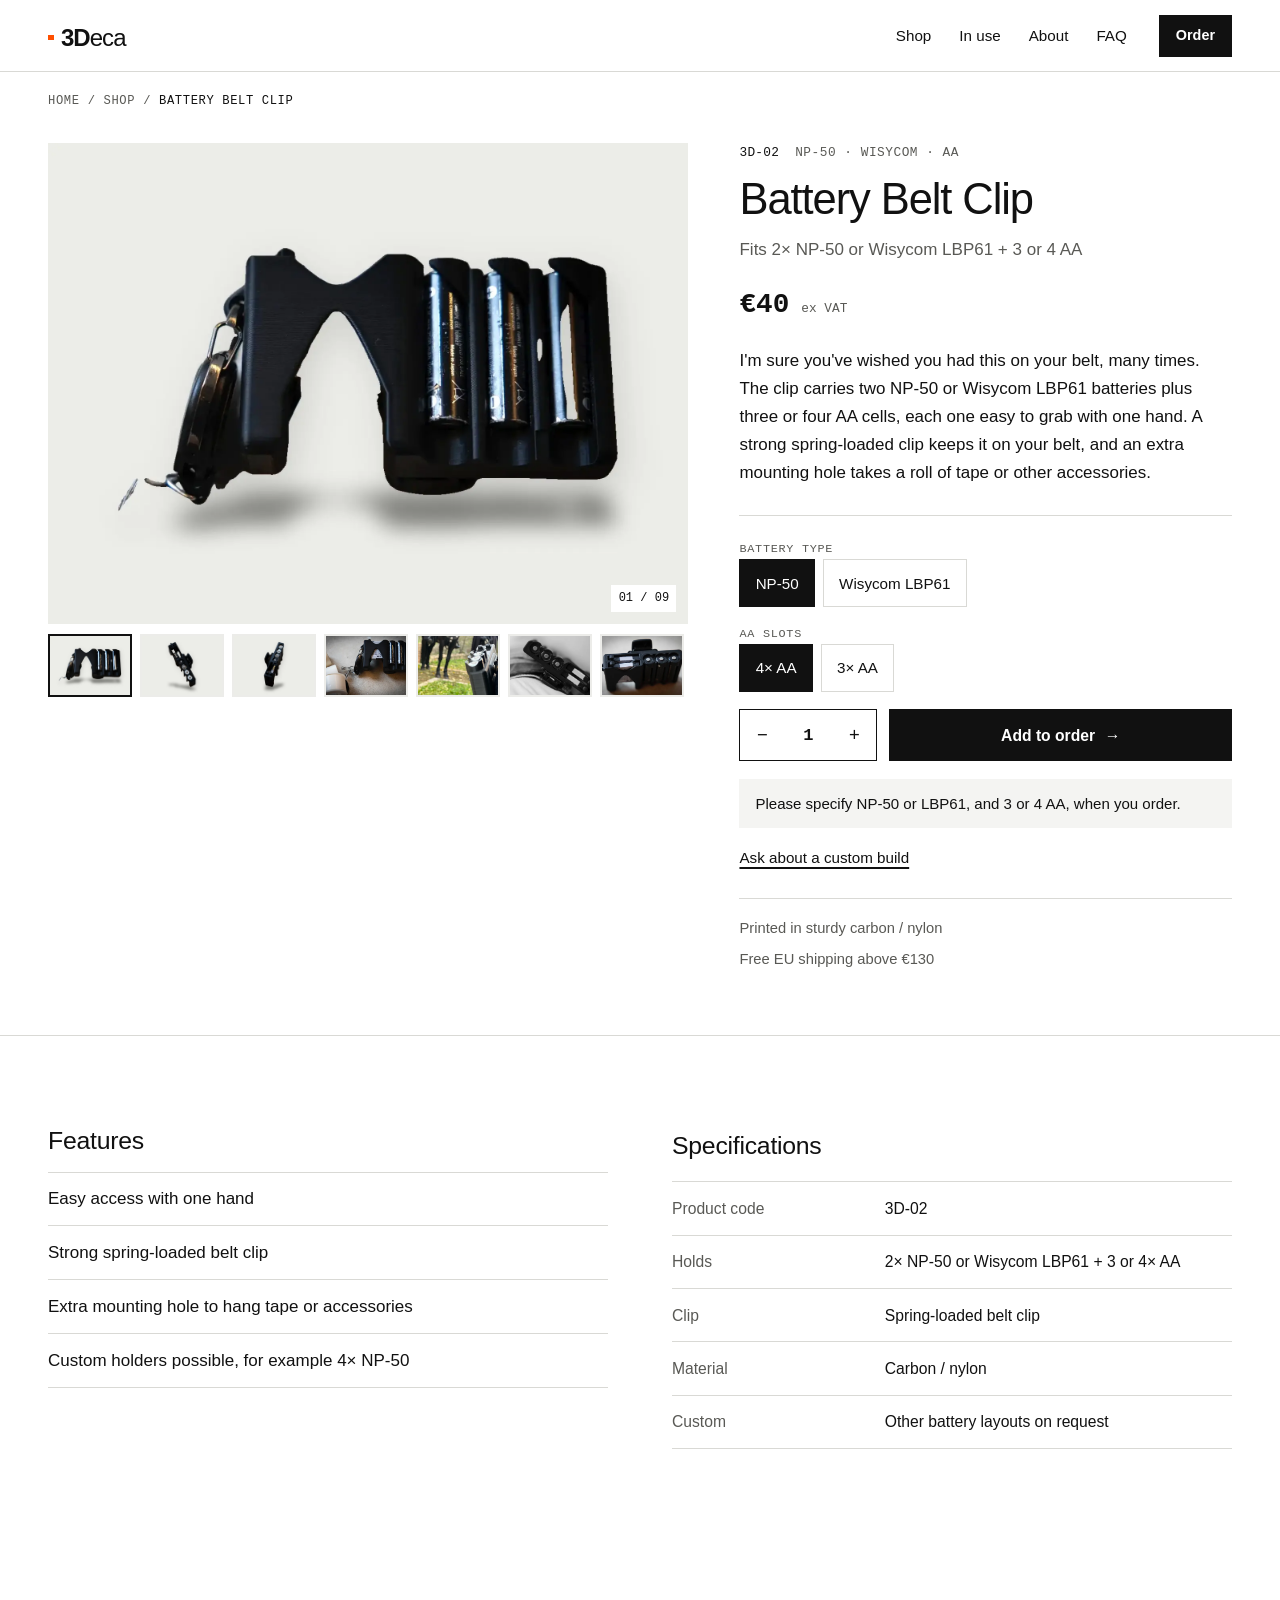
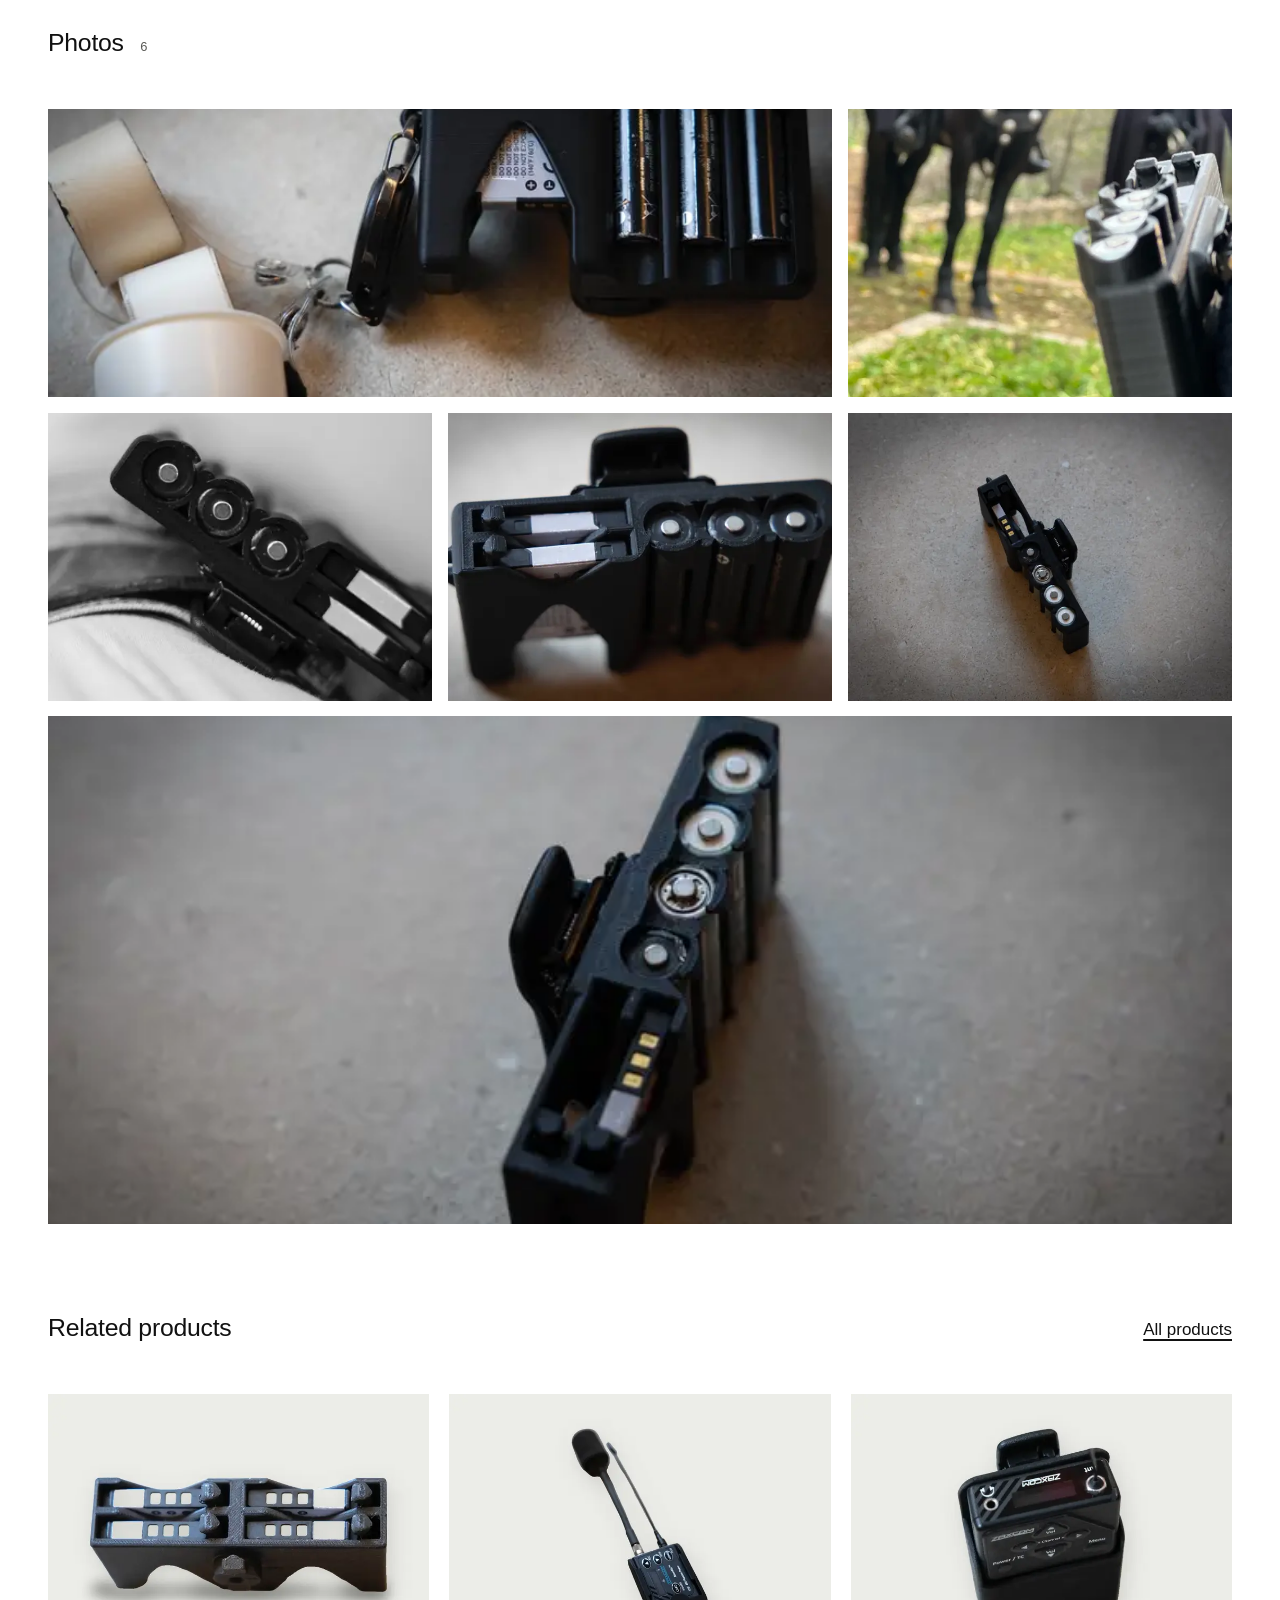
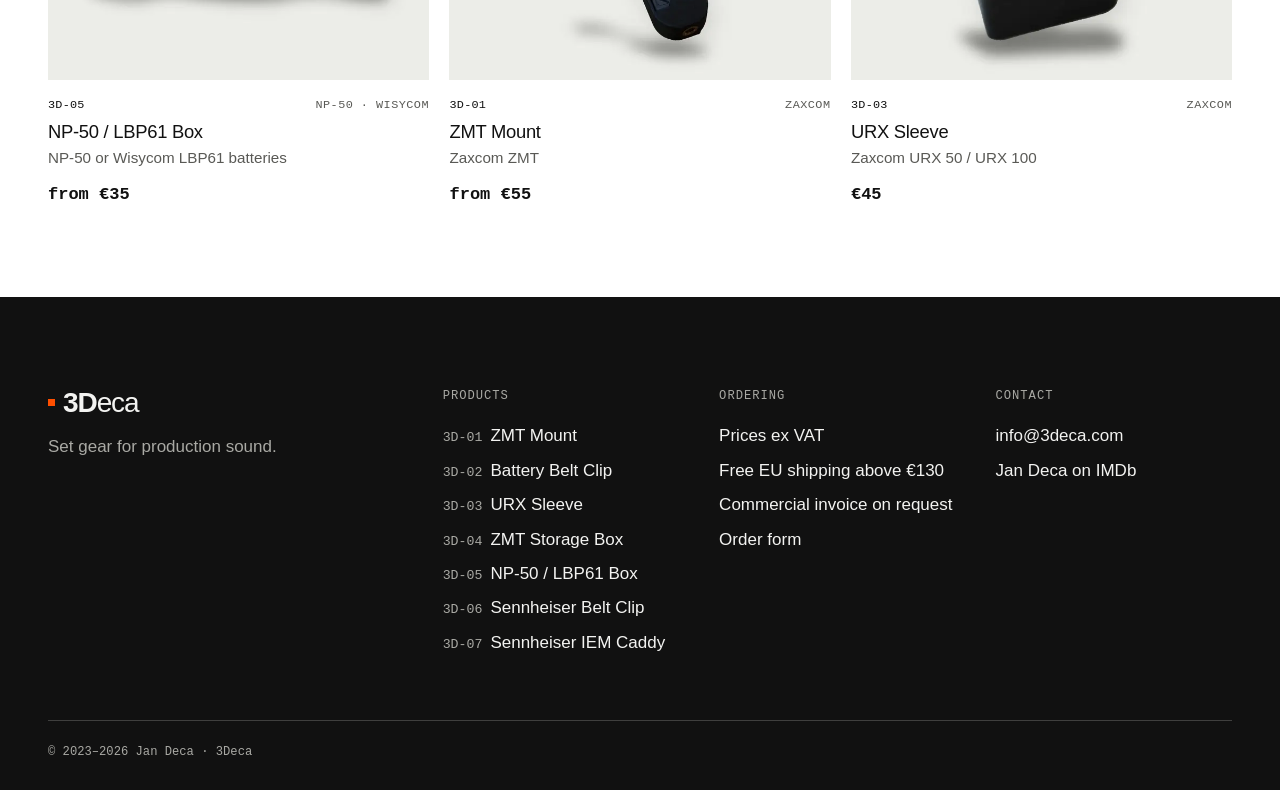
==== commit c835683e: "Make the 3deca.com design quieter and more classic - Remove the timecode, REC dot, large headline an" ====
--- a/3deca-website/public/batterybeltclip/index.html
+++ b/3deca-website/public/batterybeltclip/index.html
@@ -81,7 +81,7 @@
       <div class="product-info">
         <p class="product-meta"><span class="code">3D-02</span><span>NP-50 · Wisycom · AA</span></p>
         <h1 id="product-title" class="product-title">Battery Belt Clip</h1>
-        <p class="product-tagline">Fresh batteries, one hand away.</p>
+        <p class="product-fits">Fits 2× NP-50 or Wisycom LBP61 + 3 or 4 AA</p>
         <p class="product-price"><span class="price-big" data-price-display>€40</span><span class="price-note">ex VAT</span></p>
         <p class="product-desc">I&#x27;m sure you&#x27;ve wished you had this on your belt, many times. The clip carries two NP-50 or Wisycom LBP61 batteries plus three or four AA cells, each one easy to grab with one hand. A strong spring-loaded clip keeps it on your belt, and an extra mounting hole takes a roll of tape or other accessories.</p>
 
@@ -108,7 +108,6 @@
         <ul class="assurances" role="list">
           <li>Printed in sturdy carbon / nylon</li>
           <li>Free EU shipping above €130</li>
-          <li>Designed and used on set</li>
         </ul>
       </div>
     </section>
@@ -117,8 +116,7 @@
   <section class="section details" aria-labelledby="details-title">
     <div class="container details-grid">
       <div>
-        <p class="eyebrow">Details</p>
-        <h2 id="details-title" class="section-title">Why mixers like it.</h2>
+        <h2 id="details-title" class="section-title">Features</h2>
         <ul class="highlights" role="list"><li>Easy access with one hand</li><li>Strong spring-loaded belt clip</li><li>Extra mounting hole to hang tape or accessories</li><li>Custom holders possible, for example 4× NP-50</li></ul>
       </div>
       <div>
@@ -131,10 +129,7 @@
   <section class="section field" aria-labelledby="field-title">
     <div class="container">
       <div class="section-bar">
-        <div>
-          <p class="eyebrow">Photos · 6</p>
-          <h2 id="field-title" class="section-title">Seen on set.</h2>
-        </div>
+        <h2 id="field-title" class="section-title">Photos <span class="count">6</span></h2>
       </div>
       <ul class="shots" role="list"><li class="shot shot-wide">
           <button type="button" class="shot-btn" data-open="3" aria-label="Enlarge: The battery belt clip loaded with two NP-50 batteries and four AA batteries, a roll of tape hanging from its extra mounting hole.">
@@ -167,7 +162,7 @@
   <section class="section related" aria-labelledby="related-title">
     <div class="container">
       <div class="section-bar">
-        <h2 id="related-title" class="section-title">You may also need.</h2>
+        <h2 id="related-title" class="section-title">Related products</h2>
         <a class="text-link" href="../#shop">All products</a>
       </div>
       <ul class="cards cards-3" role="list"><li class="card" data-system="Batteries">
@@ -178,7 +173,7 @@
           </span>
           <span class="card-meta"><span class="code">3D-05</span><span>NP-50 · Wisycom</span></span>
           <span class="card-title">NP-50 / LBP61 Box</span>
-          <span class="card-tagline">Charged, sorted, ready.</span>
+          <span class="card-tagline">NP-50 or Wisycom LBP61 batteries</span>
           <span class="card-price">from €35</span>
         </a>
       </li><li class="card" data-system="Zaxcom">
@@ -189,7 +184,7 @@
           </span>
           <span class="card-meta"><span class="code">3D-01</span><span>Zaxcom</span></span>
           <span class="card-title">ZMT Mount</span>
-          <span class="card-tagline">Put your plant mic exactly where you want it.</span>
+          <span class="card-tagline">Zaxcom ZMT</span>
           <span class="card-price">from €55</span>
         </a>
       </li><li class="card" data-system="Zaxcom">
@@ -200,7 +195,7 @@
           </span>
           <span class="card-meta"><span class="code">3D-03</span><span>Zaxcom</span></span>
           <span class="card-title">URX Sleeve</span>
-          <span class="card-tagline">Protection that never gets in the way.</span>
+          <span class="card-tagline">Zaxcom URX 50 / URX 100</span>
           <span class="card-price">€45</span>
         </a>
       </li></ul>
@@ -224,7 +219,7 @@
     <div class="footer-grid">
       <div class="footer-brand">
         <a class="footer-mark" href="../" aria-label="3Deca, home"><span class="wm" aria-hidden="true"><span class="wm-mark"></span><span class="wm-3d">3D</span><span class="wm-eca">eca</span></span></a>
-        <p>Set gear by a sound mixer, for sound mixers. Designed and used on set.</p>
+        <p>Set gear for production sound.</p>
       </div>
       <div>
         <h2 class="footer-h">Products</h2>
@@ -249,7 +244,6 @@
     </div>
     <div class="footer-bottom">
       <p>© 2023–2026 Jan Deca · 3Deca</p>
-      <p>No cookies. No trackers.</p>
     </div>
   </div>
 </footer>
--- a/3deca-website/public/css/style.css
+++ b/3deca-website/public/css/style.css
@@ -58,7 +58,7 @@
 button, input, select, textarea { font: inherit; color: inherit; }
 h1, h2, h3 { margin: 0; }
 ::selection { background: var(--ink); color: var(--bg); }
-:focus-visible { outline: 3px solid var(--accent); outline-offset: 2px; }
+:focus-visible { outline: 2px solid var(--ink); outline-offset: 3px; }
 [hidden] { display: none !important; }
 
 .sr-only { position: absolute !important; width: 1px; height: 1px; padding: 0; margin: -1px; overflow: hidden; clip: rect(0 0 0 0); white-space: nowrap; border: 0; }
@@ -73,15 +73,15 @@
   margin: 0 0 1.1rem;
   font-family: var(--mono); font-size: 0.78rem; letter-spacing: 0.08em; text-transform: uppercase; color: var(--ink-2);
 }
-.eyebrow::before { content: ""; width: 10px; height: 10px; background: var(--accent); flex: none; }
 .section-title {
-  font-weight: 600; font-size: clamp(2rem, 1.25rem + 2.6vw, 3.6rem);
-  line-height: 1.02; letter-spacing: -0.03em; text-wrap: balance;
-}
+  font-weight: 500; font-size: clamp(1.3rem, 1.15rem + 0.5vw, 1.6rem);
+  line-height: 1.2; letter-spacing: -0.01em; text-wrap: balance;
+}
+.count { margin-left: 0.6rem; font-family: var(--mono); font-size: 0.8rem; font-weight: 400; letter-spacing: 0; color: var(--ink-2); }
 .section-lead { max-width: 46ch; margin: 0; color: var(--ink-2); font-size: 1.08rem; }
 .code { font-family: var(--mono); font-size: 0.82em; letter-spacing: 0.02em; }
 .text-link { color: var(--ink); text-decoration: underline; text-decoration-thickness: 1.5px; text-underline-offset: 4px; }
-.text-link:hover { text-decoration-color: var(--accent); }
+.text-link:hover { text-decoration-thickness: 2px; }
 
 /* ---------- buttons ---------- */
 .btn {
@@ -93,11 +93,9 @@
   transition: background-color 0.2s, color 0.2s, border-color 0.2s;
 }
 .btn-ink { background: var(--ink); color: var(--bg); }
-.btn-ink:hover { background: var(--accent); border-color: var(--accent); color: var(--ink); }
+.btn-ink:hover { background: #3a3a37; border-color: #3a3a37; }
 .btn-line { background: transparent; color: var(--ink); }
 .btn-line:hover { background: var(--ink); color: var(--bg); }
-.btn-accent { background: var(--accent); border-color: var(--accent); color: var(--ink); }
-.btn-accent:hover { background: var(--ink); border-color: var(--ink); color: var(--bg); }
 .btn-sm { --bh: 42px; padding: 0 1rem; font-size: 0.9rem; }
 .btn-block { width: 100%; }
 .btn-grow { flex: 1; }
@@ -107,12 +105,12 @@
 .header-inner { height: 100%; max-width: 1400px; margin-inline: auto; padding-inline: var(--gutter); display: flex; align-items: center; gap: 2rem; }
 .brand { text-decoration: none; margin-right: auto; padding: 6px 0; }
 .wm { display: inline-flex; align-items: center; font-weight: 800; font-size: 1.5rem; letter-spacing: -0.04em; line-height: 1; }
-.wm-mark { width: 0.42em; height: 0.42em; background: var(--accent); margin-right: 0.3em; }
+.wm-mark { width: 0.24em; height: 0.24em; background: var(--accent); margin-right: 0.3em; }
 .wm-eca { font-weight: 400; }
 .site-nav ul { list-style: none; display: flex; gap: 1.75rem; margin: 0; padding: 0; }
 .site-nav a { font-size: 0.95rem; text-decoration: none; padding: 0.5rem 0; background: linear-gradient(var(--ink), var(--ink)) no-repeat 0 100% / 0 1.5px; transition: background-size 0.25s var(--ease); }
 .site-nav a:hover { background-size: 100% 1.5px; }
-.order-count { display: inline-grid; place-items: center; min-width: 1.4em; height: 1.4em; padding: 0 0.3em; background: var(--accent); color: var(--ink); font-family: var(--mono); font-size: 0.75rem; }
+.order-count { display: inline-grid; place-items: center; min-width: 1.4em; height: 1.4em; padding: 0 0.3em; background: var(--bg); color: var(--ink); font-family: var(--mono); font-size: 0.75rem; }
 .nav-toggle { display: none; }
 
 @media (max-width: 820px) {
@@ -136,31 +134,30 @@
 }
 
 /* ---------- hero ---------- */
-.hero { padding-top: clamp(32px, 6vw, 80px); }
-.hero-grid { display: grid; gap: clamp(32px, 5vw, 72px); align-items: end; }
-@media (min-width: 1000px) { .hero-grid { grid-template-columns: 1fr 1fr; } }
-.hero-title { font-weight: 700; font-size: clamp(2.8rem, 1rem + 6vw, 6.6rem); line-height: 0.94; letter-spacing: -0.045em; margin-bottom: 1.6rem; }
-.hero-accent { color: var(--ink-2); }
-.hero-lead { max-width: 44ch; font-size: clamp(1.08rem, 1rem + 0.35vw, 1.3rem); line-height: 1.5; margin: 0 0 2rem; }
-.hero-actions { display: flex; flex-wrap: wrap; gap: 0.75rem; }
+.hero { padding-top: clamp(32px, 5vw, 72px); }
+.hero-grid { display: grid; gap: clamp(32px, 5vw, 80px); align-items: center; }
+@media (min-width: 1000px) { .hero-grid { grid-template-columns: 1fr 1.15fr; } }
+.hero-title { font-weight: 500; font-size: clamp(2rem, 1.4rem + 1.9vw, 3.1rem); line-height: 1.1; letter-spacing: -0.025em; margin-bottom: 1.1rem; text-wrap: balance; }
+.hero-lead { max-width: 42ch; font-size: clamp(1.02rem, 0.98rem + 0.2vw, 1.15rem); line-height: 1.55; color: var(--ink-2); margin: 0 0 2rem; }
+.hero-actions { display: flex; flex-wrap: wrap; align-items: center; gap: 1.5rem; }
 .hero-media { margin: 0; }
-.hero-shot { position: relative; display: block; aspect-ratio: 5 / 4; overflow: hidden; background: var(--tile); }
-.hero-img { width: 100%; height: 100%; object-fit: cover; object-position: 30% 70%; transition: transform 1.2s var(--ease); }
-.hero-shot:hover .hero-img { transform: scale(1.03); }
-.tc-chip { position: absolute; top: 14px; left: 14px; display: inline-flex; align-items: center; gap: 0.5em; padding: 0.4em 0.7em; background: var(--bg); font-family: var(--mono); font-size: 0.75rem; font-variant-numeric: tabular-nums; }
-.rec-dot { width: 0.6em; height: 0.6em; border-radius: 50%; background: #e0201b; animation: blink 1s steps(1) infinite; }
-@keyframes blink { 50% { opacity: 0.2; } }
-.hero-caption { display: flex; justify-content: space-between; gap: 1rem; padding-top: 0.8rem; margin-top: 0.8rem; border-top: 1.5px solid var(--ink); font-size: 0.95rem; }
-.hero-caption a { font-family: var(--mono); font-weight: 600; text-decoration: none; }
+.hero-shot { display: block; aspect-ratio: 4 / 5; overflow: hidden; background: var(--tile); }
+@media (max-width: 999px) { .hero-shot { aspect-ratio: 4 / 3; } }
+.hero-img { width: 100%; height: 100%; object-fit: cover; object-position: 50% 55%; }
+.hero-caption { display: flex; justify-content: space-between; gap: 1rem; padding-top: 0.7rem; font-size: 0.92rem; color: var(--ink-2); }
+.hero-caption .code { color: var(--ink); margin-right: 0.3rem; }
+.hero-caption a { font-family: var(--mono); color: var(--ink); text-decoration: none; }
 .hero-caption a:hover { text-decoration: underline; }
-.facts { list-style: none; margin: clamp(48px, 7vw, 96px) 0 0; padding: 0; display: grid; grid-template-columns: repeat(2, 1fr); border-top: 1.5px solid var(--ink); }
-@media (min-width: 900px) { .facts { grid-template-columns: repeat(4, 1fr); } }
-.fact { display: flex; flex-direction: column; gap: 0.2rem; padding: 1.1rem 1.25rem 0 0; }
-.fact-title { font-weight: 600; }
-.fact-text { color: var(--ink-2); font-size: 0.95rem; }
+.facts { list-style: none; margin: clamp(40px, 5vw, 64px) 0 0; padding: 0; display: grid; grid-template-columns: repeat(2, 1fr); gap: 1.5rem; border-top: 1px solid var(--line); }
+.fact { display: flex; flex-direction: column; gap: 0.15rem; padding-top: 1rem; font-size: 0.95rem; }
+.fact-title { font-weight: 500; }
+.fact-text { color: var(--ink-2); }
 
 /* ---------- sections ---------- */
-.section { padding-block: clamp(72px, 9vw, 128px); }
+.section { padding-block: clamp(56px, 7vw, 104px); }
+.split { position: relative; display: grid; gap: 1.25rem clamp(32px, 5vw, 80px); padding-top: 1.5rem; }
+.split::before { content: ""; position: absolute; top: 0; left: var(--gutter); right: var(--gutter); border-top: 1px solid var(--line); }
+@media (min-width: 900px) { .split { grid-template-columns: 1fr 2.4fr; } }
 .section-bar { display: flex; flex-wrap: wrap; align-items: flex-end; justify-content: space-between; gap: 1.5rem 3rem; margin-bottom: clamp(32px, 4vw, 56px); }
 
 /* ---------- product cards ---------- */
@@ -184,16 +181,16 @@
 .card-link:hover .card-img { transform: scale(1.03); }
 .card-meta { display: flex; justify-content: space-between; gap: 1rem; margin-top: 1rem; font-family: var(--mono); font-size: 0.74rem; color: var(--ink-2); text-transform: uppercase; letter-spacing: 0.04em; }
 .card-meta .code { color: var(--ink); font-size: 1em; }
-.card-title { margin-top: 0.35rem; font-weight: 600; font-size: 1.3rem; line-height: 1.15; letter-spacing: -0.015em; }
+.card-title { margin-top: 0.35rem; font-weight: 500; font-size: 1.15rem; line-height: 1.15; letter-spacing: -0.015em; }
 .card-link:hover .card-title { text-decoration: underline; text-decoration-thickness: 1.5px; text-underline-offset: 4px; }
 .card-tagline { margin-top: 0.3rem; color: var(--ink-2); font-size: 0.95rem; line-height: 1.45; }
 .card-price { margin-top: auto; padding-top: 0.75rem; font-family: var(--mono); font-weight: 600; }
 
-.card-custom .card-link { justify-content: space-between; gap: 1.5rem; padding: clamp(22px, 2.4vw, 32px); background: var(--accent); color: var(--ink); min-height: 100%; }
-.custom-title { font-weight: 700; font-size: clamp(1.6rem, 1.2rem + 1vw, 2.1rem); line-height: 1.05; letter-spacing: -0.03em; }
-.custom-text { font-size: 1rem; line-height: 1.5; }
-.custom-cta { font-weight: 600; text-decoration: underline; text-decoration-thickness: 1.5px; text-underline-offset: 4px; }
-.card-custom .card-link:hover { background: var(--ink); color: var(--bg); }
+.card-custom .card-link { justify-content: space-between; gap: 1.25rem; padding: clamp(20px, 2.2vw, 28px); background: var(--paper); border: 1px solid var(--line); min-height: 100%; transition: border-color 0.2s; }
+.card-custom .card-link:hover { border-color: var(--ink); }
+.custom-title { font-weight: 500; font-size: 1.15rem; line-height: 1.25; }
+.custom-text { font-size: 0.95rem; line-height: 1.5; color: var(--ink-2); }
+.custom-cta { font-size: 0.95rem; text-decoration: underline; text-decoration-thickness: 1px; text-underline-offset: 4px; }
 
 /* ---------- in use ---------- */
 .in-use { background: var(--paper); }
@@ -207,37 +204,25 @@
 .use figcaption a { display: inline-block; margin-top: 0.3rem; color: var(--ink); font-weight: 600; }
 
 /* ---------- about ---------- */
-.about-grid { display: grid; gap: clamp(32px, 5vw, 80px); align-items: center; }
-@media (min-width: 900px) { .about-grid { grid-template-columns: 1.1fr 1fr; } }
-.about-copy .section-title { margin-bottom: 1.5rem; }
-.about-lead { font-size: clamp(1.15rem, 1rem + 0.5vw, 1.45rem); line-height: 1.45; margin: 0 0 1rem; }
-.about-copy > p:not(.eyebrow):not(.about-lead) { color: var(--ink-2); max-width: 54ch; }
-.about-actions { display: flex; flex-wrap: wrap; align-items: center; gap: 1.25rem; margin-top: 2rem; }
-.about-media { aspect-ratio: 1; overflow: hidden; background: var(--tile); }
-.about-media img { width: 100%; height: 100%; object-fit: cover; }
+.about-copy p { margin: 0 0 0.9rem; max-width: 62ch; }
+.about-copy p:first-child { font-size: 1.1rem; }
 
 /* ---------- reviews ---------- */
-.reviews { background: var(--ink); color: var(--on-dark); }
-.reviews .eyebrow { color: var(--on-dark-2); }
-.review-featured { margin: 0 0 clamp(48px, 6vw, 80px); }
-.review-featured blockquote { margin: 0; }
-.review-featured p { margin: 0; max-width: 34em; font-weight: 500; font-size: clamp(1.35rem, 0.9rem + 1.6vw, 2.35rem); line-height: 1.28; letter-spacing: -0.02em; text-wrap: pretty; }
-.review-featured p::before { content: "“"; color: var(--accent); margin-right: 0.05em; }
-.review-featured p::after { content: "”"; color: var(--accent); }
-.review-featured figcaption, .review figcaption { display: flex; gap: 0.75rem; margin-top: 1.4rem; font-family: var(--mono); font-size: 0.82rem; text-transform: uppercase; letter-spacing: 0.04em; }
-.review-featured figcaption span, .review figcaption span { color: var(--on-dark-2); }
-.reviews-grid { list-style: none; margin: 0; padding: 0; display: grid; gap: 2rem; }
-@media (min-width: 800px) { .reviews-grid { grid-template-columns: repeat(3, 1fr); } }
-.review { margin: 0; padding-top: 1.25rem; border-top: 1px solid rgba(243, 243, 241, 0.25); }
+.reviews { padding-top: 0; }
+.reviews-grid { list-style: none; margin: 0; padding: 0; display: grid; gap: 2rem clamp(24px, 3vw, 48px); }
+@media (min-width: 700px) { .reviews-grid { grid-template-columns: repeat(2, 1fr); } }
+.review { margin: 0; }
 .review blockquote { margin: 0; }
-.review p { margin: 0; font-size: 1.05rem; line-height: 1.5; }
+.review p { margin: 0; font-size: 1rem; line-height: 1.6; }
+.review p::before { content: "“"; }
+.review p::after { content: "”"; }
+.review figcaption { margin-top: 0.6rem; font-size: 0.88rem; color: var(--ink-2); }
 
 /* ---------- FAQ ---------- */
-.faq-grid { display: grid; gap: 2rem clamp(32px, 5vw, 80px); }
-@media (min-width: 900px) { .faq-grid { grid-template-columns: 1fr 1.6fr; } }
-.faq-list { border-top: 1.5px solid var(--ink); }
+.faq { padding-top: 0; }
+.faq-list { border-top: 1px solid var(--line); }
 .faq-item { border-bottom: 1px solid var(--line); }
-.faq-item summary { list-style: none; display: flex; justify-content: space-between; gap: 1rem; padding: 1.15rem 0; cursor: pointer; font-weight: 600; font-size: 1.12rem; }
+.faq-item summary { list-style: none; display: flex; justify-content: space-between; gap: 1rem; padding: 1.15rem 0; cursor: pointer; font-weight: 500; font-size: 1.02rem; }
 .faq-item summary::-webkit-details-marker { display: none; }
 .faq-item summary::after { content: "+"; font-family: var(--mono); font-weight: 400; font-size: 1.3rem; line-height: 1; transition: transform 0.25s var(--ease); }
 .faq-item[open] summary::after { transform: rotate(45deg); }
@@ -245,8 +230,9 @@
 
 /* ---------- order ---------- */
 .order { background: var(--paper); }
+.order .section-bar { flex-direction: column; align-items: flex-start; gap: 0.75rem; }
 .order-points { list-style: none; margin: 0; padding: 0; display: grid; gap: 0.3rem; font-size: 0.95rem; color: var(--ink-2); }
-.order-points li::before { content: "— "; color: var(--accent-text); }
+.order-points li::before { content: "– "; }
 .order-form { display: grid; gap: clamp(28px, 3vw, 48px); align-items: start; }
 @media (min-width: 1000px) { .order-form { grid-template-columns: 1.5fr 1fr; } }
 fieldset { border: 0; margin: 0; padding: 0; min-width: 0; }
@@ -289,7 +275,7 @@
   transition: border-color 0.2s;
 }
 input:not([type="number"]):not([type="radio"]):hover, select:hover, textarea:hover { border-color: #aaa9a4; }
-input:not([type="number"]):not([type="radio"]):focus-visible, select:focus-visible, textarea:focus-visible { outline: none; border-color: var(--ink); box-shadow: 0 0 0 3px rgba(255, 79, 0, 0.35); }
+input:not([type="number"]):not([type="radio"]):focus-visible, select:focus-visible, textarea:focus-visible { outline: none; border-color: var(--ink); box-shadow: 0 0 0 3px rgba(17, 17, 17, 0.12); }
 select { appearance: none; -webkit-appearance: none; padding-right: 2.4rem; background-image: url("data:image/svg+xml,%3Csvg xmlns='http://www.w3.org/2000/svg' width='12' height='8'%3E%3Cpath d='M1 1l5 5 5-5' fill='none' stroke='%23111' stroke-width='1.6'/%3E%3C/svg%3E"); background-repeat: no-repeat; background-position: right 0.85rem center; }
 textarea { resize: vertical; min-height: 96px; }
 
@@ -301,12 +287,12 @@
 .summary-empty { color: var(--ink-2); }
 .summary-total { display: flex; justify-content: space-between; align-items: baseline; margin: 0.5rem 0 1.1rem; }
 .summary-total span { font-family: var(--mono); font-size: 0.78rem; text-transform: uppercase; letter-spacing: 0.06em; color: var(--ink-2); }
-.summary-total output { font-family: var(--mono); font-weight: 700; font-size: 1.9rem; }
+.summary-total output { font-family: var(--mono); font-weight: 600; font-size: 1.5rem; }
 .ship { margin-bottom: 1.1rem; }
 .ship-meter { position: relative; height: 10px; background: var(--tile); overflow: hidden; -webkit-mask: repeating-linear-gradient(to right, #000 0 6px, transparent 6px 8px); mask: repeating-linear-gradient(to right, #000 0 6px, transparent 6px 8px); }
-.ship-fill { position: absolute; inset: 0; background: linear-gradient(to right, var(--ok) 0 60%, var(--warn) 60% 85%, var(--accent) 85%); clip-path: inset(0 calc((1 - var(--ship, 0)) * 100%) 0 0); transition: clip-path 0.5s var(--ease); }
+.ship-fill { position: absolute; inset: 0; background: var(--ink); clip-path: inset(0 calc((1 - var(--ship, 0)) * 100%) 0 0); transition: clip-path 0.5s var(--ease); }
 .ship-text { margin: 0.55rem 0 0; font-family: var(--mono); font-size: 0.8rem; color: var(--ink-2); }
-.ship.is-free .ship-text { color: var(--ok); }
+.ship.is-free .ship-text { color: var(--ink); }
 .order-fine { margin: 0.85rem 0 0; font-size: 0.85rem; color: var(--ink-2); }
 .order-fallback { display: grid; gap: 0.75rem; margin-top: 1.1rem; padding-top: 1.1rem; border-top: 1px solid var(--line); }
 .order-fallback p { margin: 0; font-size: 0.92rem; }
@@ -336,14 +322,14 @@
 
 .product-meta { display: flex; gap: 1rem; margin: 0 0 0.75rem; font-family: var(--mono); font-size: 0.8rem; text-transform: uppercase; letter-spacing: 0.04em; color: var(--ink-2); }
 .product-meta .code { color: var(--ink); font-size: 1em; }
-.product-title { font-weight: 700; font-size: clamp(2.4rem, 1.5rem + 2.8vw, 4.2rem); line-height: 0.98; letter-spacing: -0.04em; margin-bottom: 0.75rem; text-wrap: balance; }
-.product-tagline { margin: 0 0 1.25rem; font-size: clamp(1.1rem, 1rem + 0.4vw, 1.3rem); color: var(--ink-2); }
+.product-title { font-weight: 500; font-size: clamp(2rem, 1.6rem + 1.4vw, 2.8rem); line-height: 1.1; letter-spacing: -0.025em; margin-bottom: 0.75rem; text-wrap: balance; }
+.product-fits { margin: 0 0 1.25rem; color: var(--ink-2); }
 .product-price { display: flex; align-items: baseline; gap: 0.75rem; margin: 0 0 1.25rem; }
-.price-big { font-family: var(--mono); font-weight: 700; font-size: clamp(1.7rem, 1.4rem + 1vw, 2.2rem); }
+.price-big { font-family: var(--mono); font-weight: 600; font-size: clamp(1.4rem, 1.25rem + 0.6vw, 1.75rem); }
 .price-note { font-family: var(--mono); font-size: 0.8rem; color: var(--ink-2); }
 .product-desc { margin: 0 0 1.75rem; font-size: 1.06rem; line-height: 1.65; max-width: 60ch; }
 
-.buy-box { display: grid; gap: 1.1rem; padding-top: 1.5rem; border-top: 1.5px solid var(--ink); }
+.buy-box { display: grid; gap: 1.1rem; padding-top: 1.5rem; border-top: 1px solid var(--line); }
 .opt-group { display: grid; gap: 0.5rem; }
 .segs { display: flex; flex-wrap: wrap; gap: 0.5rem; }
 .seg { position: relative; cursor: pointer; }
@@ -353,23 +339,19 @@
 .seg:hover span { border-color: var(--ink); }
 .seg input:checked + span { background: var(--ink); border-color: var(--ink); color: var(--bg); }
 .seg input:checked + span small { color: #cfcfca; }
-.seg input:focus-visible + span { outline: 3px solid var(--accent); outline-offset: 2px; }
+.seg input:focus-visible + span { outline: 2px solid var(--ink); outline-offset: 3px; }
 .buy-row { display: flex; gap: 0.75rem; }
-.product-note { margin: 0; padding: 0.8rem 1rem; background: var(--paper); border-left: 3px solid var(--accent); font-size: 0.94rem; }
+.product-note { margin: 0; padding: 0.8rem 1rem; background: var(--paper); font-size: 0.94rem; }
 .buy-box .text-link { justify-self: start; font-size: 0.95rem; }
 .assurances { list-style: none; margin: 1.75rem 0 0; padding: 1.1rem 0 0; border-top: 1px solid var(--line); display: grid; gap: 0.45rem; font-size: 0.92rem; color: var(--ink-2); }
-.assurances li { display: flex; gap: 0.6rem; align-items: baseline; }
-.assurances li::before { content: ""; width: 8px; height: 8px; background: var(--accent); flex: none; transform: translateY(-1px); }
-
-.details { background: var(--paper); margin-top: clamp(56px, 7vw, 96px); }
+
+.details { margin-top: clamp(40px, 5vw, 72px); border-top: 1px solid var(--line); }
 .details-grid { display: grid; gap: 2.5rem clamp(32px, 5vw, 96px); }
 @media (min-width: 900px) { .details-grid { grid-template-columns: 1fr 1fr; } }
-.highlights { list-style: none; margin: 1.75rem 0 0; padding: 0; border-top: 1.5px solid var(--ink); }
-.highlights li { position: relative; padding: 0.85rem 0 0.85rem 1.75rem; border-bottom: 1px solid var(--line); }
-.highlights li::before { content: "+"; position: absolute; left: 0; top: 0.8rem; font-family: var(--mono); font-weight: 700; color: var(--accent-text); }
-.table-title { font-family: var(--mono); font-size: 0.8rem; font-weight: 500; text-transform: uppercase; letter-spacing: 0.06em; margin-bottom: 0.9rem; }
-@media (min-width: 900px) { .table-title { margin-top: 1.9rem; } }
-.spec-table { width: 100%; border-collapse: collapse; border-top: 1.5px solid var(--ink); font-size: 0.98rem; }
+.highlights { list-style: none; margin: 1rem 0 0; padding: 0; border-top: 1px solid var(--line); }
+.highlights li { padding: 0.8rem 0; border-bottom: 1px solid var(--line); }
+.table-title { font-weight: 500; font-size: clamp(1.3rem, 1.15rem + 0.5vw, 1.6rem); letter-spacing: -0.01em; margin-bottom: 1rem; }
+.spec-table { width: 100%; border-collapse: collapse; border-top: 1px solid var(--line); font-size: 0.98rem; }
 .spec-table th, .spec-table td { padding: 0.85rem 0; border-bottom: 1px solid var(--line); text-align: left; vertical-align: top; }
 .spec-table th { width: 38%; padding-right: 1rem; font-weight: 400; color: var(--ink-2); }
 .spec-table td { font-weight: 500; }
@@ -407,7 +389,7 @@
 @media (min-width: 700px) { .footer-grid { grid-template-columns: 1fr 1fr; } }
 @media (min-width: 1000px) { .footer-grid { grid-template-columns: 1.5fr 1fr 1fr 1fr; } }
 .footer-mark { text-decoration: none; }
-.footer-mark .wm { font-size: clamp(2.6rem, 1.5rem + 3vw, 4rem); }
+.footer-mark .wm { font-size: 1.75rem; }
 .footer-brand p { max-width: 30ch; margin: 1rem 0 0; color: var(--on-dark-2); }
 .footer-h { margin: 0 0 1rem; font-family: var(--mono); font-size: 0.76rem; font-weight: 500; text-transform: uppercase; letter-spacing: 0.08em; color: var(--on-dark-2); }
 .footer-list { list-style: none; margin: 0; padding: 0; display: grid; gap: 0.45rem; }
@@ -422,5 +404,5 @@
 }
 
 @media print {
-  .site-header, .order-form, .lightbox, .tc-chip { display: none !important; }
-}
+  .site-header, .order-form, .lightbox { display: none !important; }
+}
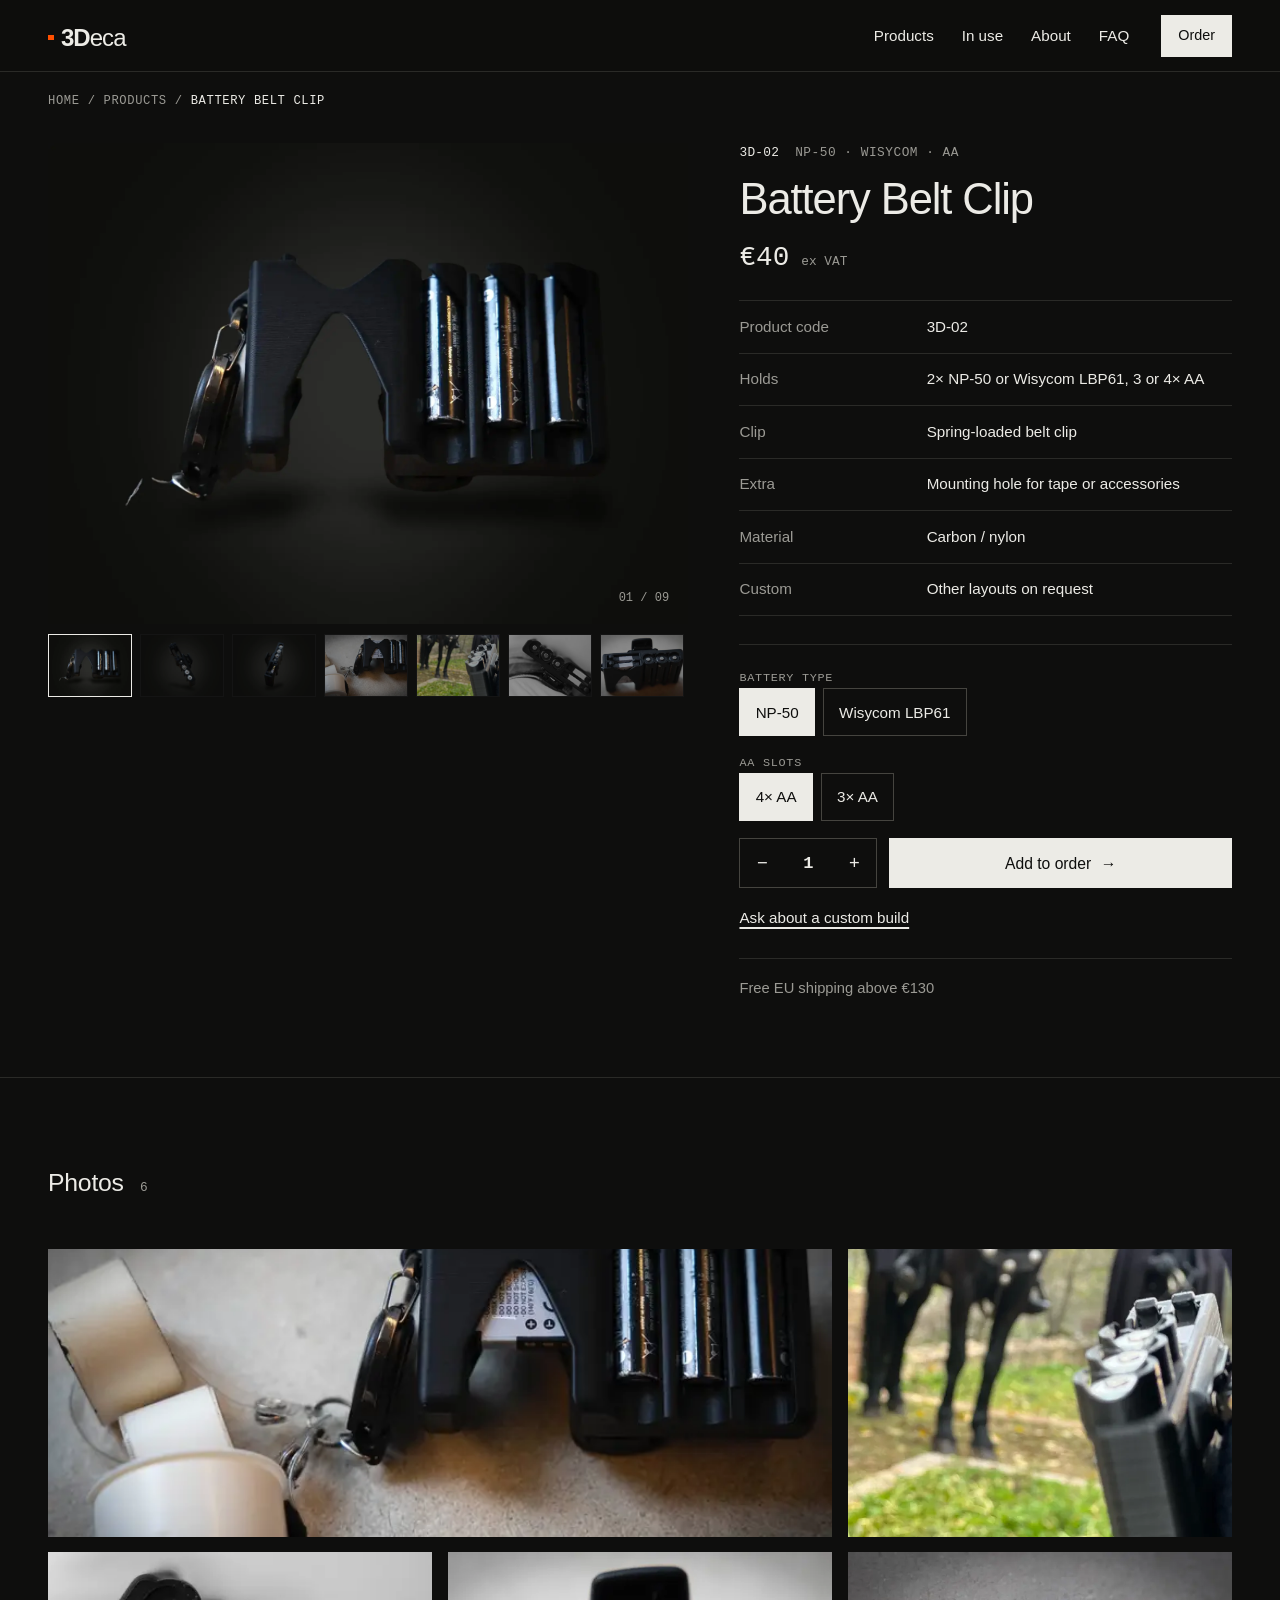
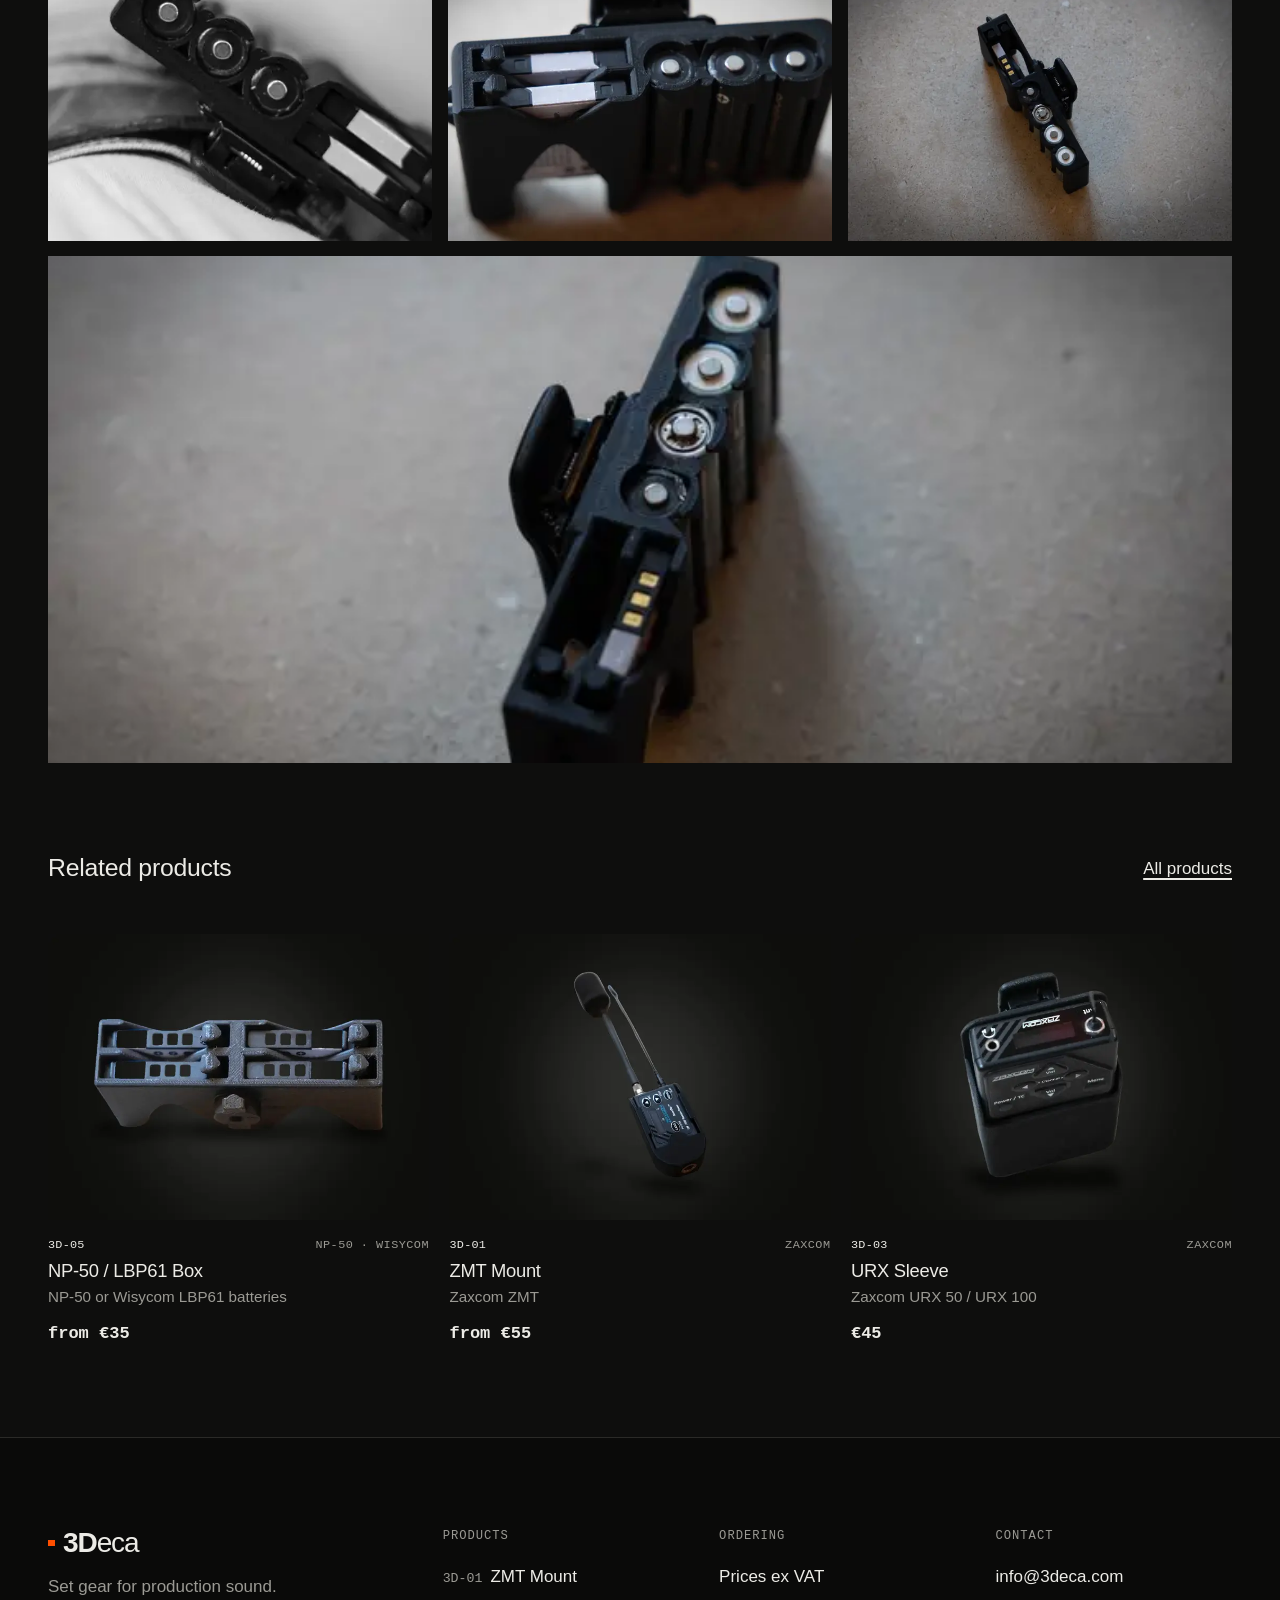
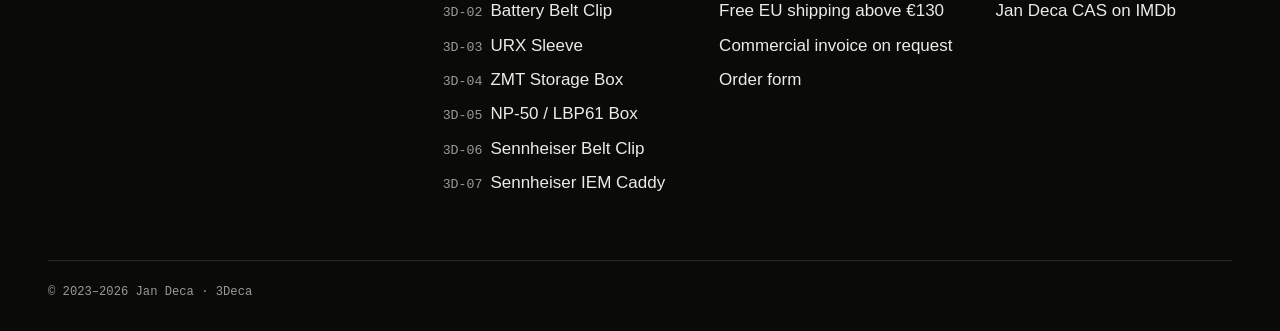
==== commit 1098e92d: "Switch 3deca.com to a dark, minimal design - Near-black page with light type; studio shots re-lit on" ====
--- a/3deca-website/public/batterybeltclip/index.html
+++ b/3deca-website/public/batterybeltclip/index.html
@@ -6,8 +6,8 @@
 <title>Belt clip for NP-50 / LBP61 and AA batteries · 3Deca</title>
 <meta name="description" content="A belt clip that carries two NP-50 or Wisycom LBP61 batteries plus 3 or 4 AA batteries, always within reach. €40 ex VAT. Designed by a production sound mixer.">
 <link rel="canonical" href="https://www.3deca.com/batterybeltclip/">
-<meta name="theme-color" content="#ffffff">
-<meta name="color-scheme" content="light">
+<meta name="theme-color" content="#0e0e0d">
+<meta name="color-scheme" content="dark">
 <meta property="og:type" content="website">
 <meta property="og:site_name" content="3Deca">
 <meta property="og:title" content="Belt clip for NP-50 / LBP61 and AA batteries · 3Deca">
@@ -21,7 +21,7 @@
 <link rel="stylesheet" href="../css/style.css">
 <script>document.documentElement.classList.add("js")</script>
 <script src="../js/main.js" defer></script>
-<script type="application/ld+json">{"@context": "https://schema.org", "@type": "Product", "name": "Belt clip for NP-50 / LBP61 and AA batteries", "sku": "3D-02", "description": "I'm sure you've wished you had this on your belt, many times. The clip carries two NP-50 or Wisycom LBP61 batteries plus three or four AA cells, each one easy to grab with one hand. A strong spring-loaded clip keeps it on your belt, and an extra mounting hole takes a roll of tape or other accessories.", "image": ["https://www.3deca.com/img/batterybeltclip/s1-1600.webp", "https://www.3deca.com/img/batterybeltclip/s2-1600.webp", "https://www.3deca.com/img/batterybeltclip/s3-1600.webp"], "brand": {"@type": "Brand", "name": "3Deca"}, "url": "https://www.3deca.com/batterybeltclip/", "offers": {"@type": "AggregateOffer", "priceCurrency": "EUR", "lowPrice": 40, "highPrice": 40, "availability": "https://schema.org/InStock"}}</script>
+<script type="application/ld+json">{"@context": "https://schema.org", "@type": "Product", "name": "Belt clip for NP-50 / LBP61 and AA batteries", "sku": "3D-02", "description": "A belt clip that carries two NP-50 or Wisycom LBP61 batteries plus 3 or 4 AA batteries, always within reach.", "image": ["https://www.3deca.com/img/batterybeltclip/s1-1600.webp", "https://www.3deca.com/img/batterybeltclip/s2-1600.webp", "https://www.3deca.com/img/batterybeltclip/s3-1600.webp"], "brand": {"@type": "Brand", "name": "3Deca"}, "url": "https://www.3deca.com/batterybeltclip/", "offers": {"@type": "AggregateOffer", "priceCurrency": "EUR", "lowPrice": 40, "highPrice": 40, "availability": "https://schema.org/InStock"}}</script>
 </head>
 <body class="page-product">
 <a class="skip-link" href="#main">Skip to content</a>
@@ -29,7 +29,7 @@
   <div class="header-inner">
     <a class="brand" href="../" aria-label="3Deca, home"><span class="wm" aria-hidden="true"><span class="wm-mark"></span><span class="wm-3d">3D</span><span class="wm-eca">eca</span></span></a>
     <nav class="site-nav" id="site-nav" aria-label="Main">
-      <ul><li><a href="../#shop">Shop</a></li><li><a href="../#in-use">In use</a></li><li><a href="../#about">About</a></li><li><a href="../#faq">FAQ</a></li></ul>
+      <ul><li><a href="../#products">Products</a></li><li><a href="../#in-use">In use</a></li><li><a href="../#about">About</a></li><li><a href="../#faq">FAQ</a></li></ul>
     </nav>
     <a class="btn btn-ink btn-sm header-cta" href="../#order">
       Order<span class="order-count" data-order-count hidden></span>
@@ -44,7 +44,7 @@
     <nav class="breadcrumb" aria-label="Breadcrumb">
       <ol>
         <li><a href="../">Home</a></li>
-        <li><a href="../#shop">Shop</a></li>
+        <li><a href="../#products">Products</a></li>
         <li><span aria-current="page">Battery Belt Clip</span></li>
       </ol>
     </nav>
@@ -81,9 +81,8 @@
       <div class="product-info">
         <p class="product-meta"><span class="code">3D-02</span><span>NP-50 · Wisycom · AA</span></p>
         <h1 id="product-title" class="product-title">Battery Belt Clip</h1>
-        <p class="product-fits">Fits 2× NP-50 or Wisycom LBP61 + 3 or 4 AA</p>
         <p class="product-price"><span class="price-big" data-price-display>€40</span><span class="price-note">ex VAT</span></p>
-        <p class="product-desc">I&#x27;m sure you&#x27;ve wished you had this on your belt, many times. The clip carries two NP-50 or Wisycom LBP61 batteries plus three or four AA cells, each one easy to grab with one hand. A strong spring-loaded clip keeps it on your belt, and an extra mounting hole takes a roll of tape or other accessories.</p>
+        <table class="spec-table"><caption class="sr-only">Specifications</caption><tbody><tr><th scope="row">Product code</th><td>3D-02</td></tr><tr><th scope="row">Holds</th><td>2× NP-50 or Wisycom LBP61, 3 or 4× AA</td></tr><tr><th scope="row">Clip</th><td>Spring-loaded belt clip</td></tr><tr><th scope="row">Extra</th><td>Mounting hole for tape or accessories</td></tr><tr><th scope="row">Material</th><td>Carbon / nylon</td></tr><tr><th scope="row">Custom</th><td>Other layouts on request</td></tr></tbody></table>
 
         <form class="buy-box" action="../" method="get" data-add-form>
           <input type="hidden" name="add" value="batterybeltclip">
@@ -101,30 +100,16 @@
             <button class="btn btn-ink btn-grow" type="submit">Add to order <span aria-hidden="true">→</span></button>
           </div>
           
-          <p class="product-note">Please specify NP-50 or LBP61, and 3 or 4 AA, when you order.</p>
+          
           <a class="text-link" href="mailto:info@3deca.com?subject=Custom request: Battery Belt Clip">Ask about a custom build</a>
         </form>
 
         <ul class="assurances" role="list">
-          <li>Printed in sturdy carbon / nylon</li>
           <li>Free EU shipping above €130</li>
         </ul>
       </div>
     </section>
   </div>
-
-  <section class="section details" aria-labelledby="details-title">
-    <div class="container details-grid">
-      <div>
-        <h2 id="details-title" class="section-title">Features</h2>
-        <ul class="highlights" role="list"><li>Easy access with one hand</li><li>Strong spring-loaded belt clip</li><li>Extra mounting hole to hang tape or accessories</li><li>Custom holders possible, for example 4× NP-50</li></ul>
-      </div>
-      <div>
-        <h3 class="table-title">Specifications</h3>
-        <table class="spec-table"><tbody><tr><th scope="row">Product code</th><td>3D-02</td></tr><tr><th scope="row">Holds</th><td>2× NP-50 or Wisycom LBP61 + 3 or 4× AA</td></tr><tr><th scope="row">Clip</th><td>Spring-loaded belt clip</td></tr><tr><th scope="row">Material</th><td>Carbon / nylon</td></tr><tr><th scope="row">Custom</th><td>Other battery layouts on request</td></tr></tbody></table>
-      </div>
-    </div>
-  </section>
 
   <section class="section field" aria-labelledby="field-title">
     <div class="container">
@@ -163,7 +148,7 @@
     <div class="container">
       <div class="section-bar">
         <h2 id="related-title" class="section-title">Related products</h2>
-        <a class="text-link" href="../#shop">All products</a>
+        <a class="text-link" href="../#products">All products</a>
       </div>
       <ul class="cards cards-3" role="list"><li class="card" data-system="Batteries">
         <a class="card-link" href="../np50box/">
@@ -238,7 +223,7 @@
         <h2 class="footer-h">Contact</h2>
         <ul class="footer-list">
           <li><a href="mailto:info@3deca.com">info@3deca.com</a></li>
-          <li><a href="https://www.imdb.me/jandeca" rel="noopener">Jan Deca on IMDb</a></li>
+          <li><a href="https://www.imdb.me/jandeca" rel="noopener">Jan Deca CAS on IMDb</a></li>
         </ul>
       </div>
     </div>
--- a/3deca-website/public/css/style.css
+++ b/3deca-website/public/css/style.css
@@ -1,6 +1,6 @@
 /* 3Deca — site styles
-   Modernist product catalogue: white paper, strict grid, black grotesk type,
-   one signal colour. Photo tiles share the studio-shot background (#ecece9).
+   Dark, minimal product catalogue: warm near-black page, light grotesk type,
+   products lit from above. Studio shots fade into the page colour (#0e0e0d).
    Fonts: Archivo + JetBrains Mono, self-hosted (SIL OFL). */
 
 @font-face {
@@ -18,18 +18,17 @@
 }
 
 :root {
-  --bg: #ffffff;
-  --paper: #f4f4f2;
-  --tile: #ecece9;
-  --ink: #111111;
-  --ink-2: #595955;
-  --line: #d9d9d5;
+  --bg: #0e0e0d;
+  --paper: #131312;
+  --tile: #0e0e0d;
+  --photo: #1a1a19;
+  --ink: #ecebe6;
+  --ink-2: #9b9a94;
+  --line: #2a2a27;
+  --line-2: #45443f;
   --accent: #ff4f00;
-  --accent-text: #b83a00;
-  --on-dark: #f3f3f1;
-  --on-dark-2: #a9a9a4;
-  --ok: #1d8a4b;
-  --warn: #d99a00;
+  --on-dark: #ecebe6;
+  --on-dark-2: #9b9a94;
 
   --font: "Archivo", "Helvetica Neue", Helvetica, Arial, sans-serif;
   --mono: "JetBrains Mono", ui-monospace, "SFMono-Regular", Menlo, Consolas, monospace;
@@ -37,7 +36,7 @@
   --gutter: clamp(16px, 4vw, 48px);
   --header-h: 72px;
   --ease: cubic-bezier(0.2, 0.7, 0.1, 1);
-  color-scheme: light;
+  color-scheme: dark;
 }
 
 *, *::before, *::after { box-sizing: border-box; }
@@ -58,6 +57,7 @@
 button, input, select, textarea { font: inherit; color: inherit; }
 h1, h2, h3 { margin: 0; }
 ::selection { background: var(--ink); color: var(--bg); }
+body { font-weight: 350; }
 :focus-visible { outline: 2px solid var(--ink); outline-offset: 3px; }
 [hidden] { display: none !important; }
 
@@ -74,7 +74,7 @@
   font-family: var(--mono); font-size: 0.78rem; letter-spacing: 0.08em; text-transform: uppercase; color: var(--ink-2);
 }
 .section-title {
-  font-weight: 500; font-size: clamp(1.3rem, 1.15rem + 0.5vw, 1.6rem);
+  font-weight: 400; font-size: clamp(1.3rem, 1.15rem + 0.5vw, 1.6rem);
   line-height: 1.2; letter-spacing: -0.01em; text-wrap: balance;
 }
 .count { margin-left: 0.6rem; font-family: var(--mono); font-size: 0.8rem; font-weight: 400; letter-spacing: 0; color: var(--ink-2); }
@@ -85,15 +85,15 @@
 
 /* ---------- buttons ---------- */
 .btn {
-  --bh: 52px;
+  --bh: 50px;
   display: inline-flex; align-items: center; justify-content: center; gap: 0.6rem;
   min-height: var(--bh); padding: 0 1.4rem;
-  border: 1.5px solid var(--ink); border-radius: 0;
-  font-weight: 600; font-size: 0.98rem; text-decoration: none; cursor: pointer;
+  border: 1px solid var(--ink); border-radius: 0;
+  font-weight: 500; font-size: 0.98rem; text-decoration: none; cursor: pointer;
   transition: background-color 0.2s, color 0.2s, border-color 0.2s;
 }
 .btn-ink { background: var(--ink); color: var(--bg); }
-.btn-ink:hover { background: #3a3a37; border-color: #3a3a37; }
+.btn-ink:hover { background: #ffffff; border-color: #ffffff; }
 .btn-line { background: transparent; color: var(--ink); }
 .btn-line:hover { background: var(--ink); color: var(--bg); }
 .btn-sm { --bh: 42px; padding: 0 1rem; font-size: 0.9rem; }
@@ -101,12 +101,12 @@
 .btn-grow { flex: 1; }
 
 /* ---------- header ---------- */
-.site-header { position: sticky; top: 0; z-index: 50; height: var(--header-h); background: rgba(255, 255, 255, 0.94); backdrop-filter: blur(10px); -webkit-backdrop-filter: blur(10px); border-bottom: 1px solid var(--line); }
+.site-header { position: sticky; top: 0; z-index: 50; height: var(--header-h); background: rgba(14, 14, 13, 0.88); backdrop-filter: blur(10px); -webkit-backdrop-filter: blur(10px); border-bottom: 1px solid var(--line); }
 .header-inner { height: 100%; max-width: 1400px; margin-inline: auto; padding-inline: var(--gutter); display: flex; align-items: center; gap: 2rem; }
 .brand { text-decoration: none; margin-right: auto; padding: 6px 0; }
 .wm { display: inline-flex; align-items: center; font-weight: 800; font-size: 1.5rem; letter-spacing: -0.04em; line-height: 1; }
 .wm-mark { width: 0.24em; height: 0.24em; background: var(--accent); margin-right: 0.3em; }
-.wm-eca { font-weight: 400; }
+.wm-eca { font-weight: 300; }
 .site-nav ul { list-style: none; display: flex; gap: 1.75rem; margin: 0; padding: 0; }
 .site-nav a { font-size: 0.95rem; text-decoration: none; padding: 0.5rem 0; background: linear-gradient(var(--ink), var(--ink)) no-repeat 0 100% / 0 1.5px; transition: background-size 0.25s var(--ease); }
 .site-nav a:hover { background-size: 100% 1.5px; }
@@ -114,7 +114,7 @@
 .nav-toggle { display: none; }
 
 @media (max-width: 820px) {
-  .nav-toggle { display: inline-grid; place-items: center; width: 44px; height: 44px; border: 1.5px solid var(--ink); background: var(--bg); cursor: pointer; }
+  .nav-toggle { display: inline-grid; place-items: center; width: 44px; height: 44px; border: 1px solid var(--line-2); background: transparent; cursor: pointer; }
   .nav-toggle-bars, .nav-toggle-bars::before, .nav-toggle-bars::after { display: block; width: 18px; height: 2px; background: var(--ink); transition: transform 0.3s var(--ease); }
   .nav-toggle-bars { position: relative; }
   .nav-toggle-bars::before, .nav-toggle-bars::after { content: ""; position: absolute; left: 0; }
@@ -136,21 +136,20 @@
 /* ---------- hero ---------- */
 .hero { padding-top: clamp(32px, 5vw, 72px); }
 .hero-grid { display: grid; gap: clamp(32px, 5vw, 80px); align-items: center; }
-@media (min-width: 1000px) { .hero-grid { grid-template-columns: 1fr 1.15fr; } }
-.hero-title { font-weight: 500; font-size: clamp(2rem, 1.4rem + 1.9vw, 3.1rem); line-height: 1.1; letter-spacing: -0.025em; margin-bottom: 1.1rem; text-wrap: balance; }
+@media (min-width: 1000px) { .hero-grid { grid-template-columns: 1fr 1.5fr; } }
+.hero-title { font-weight: 300; font-size: clamp(2.1rem, 1.4rem + 2.2vw, 3.4rem); line-height: 1.08; letter-spacing: -0.03em; margin-bottom: 2rem; text-wrap: balance; }
 .hero-lead { max-width: 42ch; font-size: clamp(1.02rem, 0.98rem + 0.2vw, 1.15rem); line-height: 1.55; color: var(--ink-2); margin: 0 0 2rem; }
 .hero-actions { display: flex; flex-wrap: wrap; align-items: center; gap: 1.5rem; }
 .hero-media { margin: 0; }
-.hero-shot { display: block; aspect-ratio: 4 / 5; overflow: hidden; background: var(--tile); }
-@media (max-width: 999px) { .hero-shot { aspect-ratio: 4 / 3; } }
+.hero-shot { display: block; aspect-ratio: 4 / 3; overflow: hidden; background: var(--tile); }
 .hero-img { width: 100%; height: 100%; object-fit: cover; object-position: 50% 55%; }
-.hero-caption { display: flex; justify-content: space-between; gap: 1rem; padding-top: 0.7rem; font-size: 0.92rem; color: var(--ink-2); }
+.hero-caption { display: flex; justify-content: space-between; gap: 1rem; padding-top: 0.7rem; border-top: 1px solid var(--line); font-size: 0.92rem; color: var(--ink-2); }
 .hero-caption .code { color: var(--ink); margin-right: 0.3rem; }
 .hero-caption a { font-family: var(--mono); color: var(--ink); text-decoration: none; }
 .hero-caption a:hover { text-decoration: underline; }
 .facts { list-style: none; margin: clamp(40px, 5vw, 64px) 0 0; padding: 0; display: grid; grid-template-columns: repeat(2, 1fr); gap: 1.5rem; border-top: 1px solid var(--line); }
 .fact { display: flex; flex-direction: column; gap: 0.15rem; padding-top: 1rem; font-size: 0.95rem; }
-.fact-title { font-weight: 500; }
+.fact-title { font-weight: 400; }
 .fact-text { color: var(--ink-2); }
 
 /* ---------- sections ---------- */
@@ -162,8 +161,8 @@
 
 /* ---------- product cards ---------- */
 .filters { display: flex; flex-wrap: wrap; gap: 0.5rem; }
-.chip { min-height: 40px; padding: 0 1rem; border: 1.5px solid var(--line); background: var(--bg); cursor: pointer; font-size: 0.92rem; transition: border-color 0.2s, background-color 0.2s, color 0.2s; }
-.chip:hover { border-color: var(--ink); }
+.chip { min-height: 40px; padding: 0 1rem; border: 1px solid var(--line-2); background: transparent; cursor: pointer; font-size: 0.92rem; transition: border-color 0.2s, background-color 0.2s, color 0.2s; }
+.chip:hover { border-color: var(--ink-2); }
 .chip[aria-pressed="true"] { background: var(--ink); border-color: var(--ink); color: var(--bg); }
 
 .cards { list-style: none; margin: 0; padding: 0; display: grid; gap: clamp(28px, 3vw, 44px) clamp(12px, 1.6vw, 24px); grid-template-columns: repeat(2, 1fr); }
@@ -177,35 +176,39 @@
 .card-media { position: relative; display: block; aspect-ratio: 4 / 3; overflow: hidden; background: var(--tile); }
 .card-img { position: absolute; inset: 0; width: 100%; height: 100%; object-fit: cover; transition: opacity 0.5s var(--ease), transform 0.8s var(--ease); }
 .card-img-alt { opacity: 0; }
+.card-link:hover .card-media { background: var(--photo); }
 .card-link:hover .card-img-alt, .card-link:focus-visible .card-img-alt { opacity: 1; }
 .card-link:hover .card-img { transform: scale(1.03); }
 .card-meta { display: flex; justify-content: space-between; gap: 1rem; margin-top: 1rem; font-family: var(--mono); font-size: 0.74rem; color: var(--ink-2); text-transform: uppercase; letter-spacing: 0.04em; }
 .card-meta .code { color: var(--ink); font-size: 1em; }
-.card-title { margin-top: 0.35rem; font-weight: 500; font-size: 1.15rem; line-height: 1.15; letter-spacing: -0.015em; }
+.card-title { margin-top: 0.35rem; font-weight: 400; font-size: 1.15rem; line-height: 1.15; letter-spacing: -0.015em; }
 .card-link:hover .card-title { text-decoration: underline; text-decoration-thickness: 1.5px; text-underline-offset: 4px; }
 .card-tagline { margin-top: 0.3rem; color: var(--ink-2); font-size: 0.95rem; line-height: 1.45; }
 .card-price { margin-top: auto; padding-top: 0.75rem; font-family: var(--mono); font-weight: 600; }
 
-.card-custom .card-link { justify-content: space-between; gap: 1.25rem; padding: clamp(20px, 2.2vw, 28px); background: var(--paper); border: 1px solid var(--line); min-height: 100%; transition: border-color 0.2s; }
+.card-custom .card-link { justify-content: space-between; gap: 1.25rem; padding: clamp(20px, 2.2vw, 28px); background: transparent; border: 1px solid var(--line); min-height: 100%; transition: border-color 0.2s; }
 .card-custom .card-link:hover { border-color: var(--ink); }
-.custom-title { font-weight: 500; font-size: 1.15rem; line-height: 1.25; }
+.custom-title { font-weight: 400; font-size: 1.15rem; line-height: 1.25; }
 .custom-text { font-size: 0.95rem; line-height: 1.5; color: var(--ink-2); }
 .custom-cta { font-size: 0.95rem; text-decoration: underline; text-decoration-thickness: 1px; text-underline-offset: 4px; }
 
 /* ---------- in use ---------- */
-.in-use { background: var(--paper); }
+.in-use { background: var(--paper); border-block: 1px solid var(--line); }
 .uses { list-style: none; margin: 0; padding: 0; display: grid; gap: clamp(14px, 1.6vw, 24px); grid-template-columns: repeat(2, 1fr); }
 @media (min-width: 900px) { .uses { grid-template-columns: repeat(4, 1fr); } }
 .use figure { margin: 0; }
-.use-media { aspect-ratio: 4 / 5; overflow: hidden; background: var(--tile); }
+.use-media { aspect-ratio: 4 / 5; overflow: hidden; background: var(--photo); }
 .use-media img { width: 100%; height: 100%; object-fit: cover; }
 .use figcaption { margin-top: 0.75rem; font-size: 0.92rem; line-height: 1.45; color: var(--ink-2); }
 .use figcaption .code { color: var(--ink); margin-right: 0.3rem; }
-.use figcaption a { display: inline-block; margin-top: 0.3rem; color: var(--ink); font-weight: 600; }
+.use figcaption a { display: inline-block; margin-top: 0.3rem; color: var(--ink); }
 
 /* ---------- about ---------- */
 .about-copy p { margin: 0 0 0.9rem; max-width: 62ch; }
-.about-copy p:first-child { font-size: 1.1rem; }
+.about-copy p:first-child { font-size: 1.15rem; }
+.imdb { display: inline-block; opacity: 0.9; transition: opacity 0.2s; }
+.imdb:hover { opacity: 1; }
+.imdb img { display: block; }
 
 /* ---------- reviews ---------- */
 .reviews { padding-top: 0; }
@@ -213,7 +216,7 @@
 @media (min-width: 700px) { .reviews-grid { grid-template-columns: repeat(2, 1fr); } }
 .review { margin: 0; }
 .review blockquote { margin: 0; }
-.review p { margin: 0; font-size: 1rem; line-height: 1.6; }
+.review p { margin: 0; font-size: 1.05rem; line-height: 1.6; font-style: italic; font-weight: 300; }
 .review p::before { content: "“"; }
 .review p::after { content: "”"; }
 .review figcaption { margin-top: 0.6rem; font-size: 0.88rem; color: var(--ink-2); }
@@ -222,14 +225,14 @@
 .faq { padding-top: 0; }
 .faq-list { border-top: 1px solid var(--line); }
 .faq-item { border-bottom: 1px solid var(--line); }
-.faq-item summary { list-style: none; display: flex; justify-content: space-between; gap: 1rem; padding: 1.15rem 0; cursor: pointer; font-weight: 500; font-size: 1.02rem; }
+.faq-item summary { list-style: none; display: flex; justify-content: space-between; gap: 1rem; padding: 1.15rem 0; cursor: pointer; font-weight: 400; font-size: 1.02rem; }
 .faq-item summary::-webkit-details-marker { display: none; }
 .faq-item summary::after { content: "+"; font-family: var(--mono); font-weight: 400; font-size: 1.3rem; line-height: 1; transition: transform 0.25s var(--ease); }
 .faq-item[open] summary::after { transform: rotate(45deg); }
 .faq-item p { margin: 0 0 1.25rem; max-width: 60ch; color: var(--ink-2); }
 
 /* ---------- order ---------- */
-.order { background: var(--paper); }
+.order { background: var(--paper); border-top: 1px solid var(--line); }
 .order .section-bar { flex-direction: column; align-items: flex-start; gap: 0.75rem; }
 .order-points { list-style: none; margin: 0; padding: 0; display: grid; gap: 0.3rem; font-size: 0.95rem; color: var(--ink-2); }
 .order-points li::before { content: "– "; }
@@ -237,15 +240,15 @@
 @media (min-width: 1000px) { .order-form { grid-template-columns: 1.5fr 1fr; } }
 fieldset { border: 0; margin: 0; padding: 0; min-width: 0; }
 .order-legend { margin: 0 0 1rem; padding: 0; font-family: var(--mono); font-size: 0.8rem; font-weight: 500; text-transform: uppercase; letter-spacing: 0.06em; }
-.order-list { list-style: none; margin: 0; padding: 0; border-top: 1.5px solid var(--ink); }
+.order-list { list-style: none; margin: 0; padding: 0; border-top: 1px solid var(--line-2); }
 .order-row { padding: 0.9rem 0; border-bottom: 1px solid var(--line); }
-.order-row.is-active { background: var(--bg); box-shadow: -12px 0 0 var(--bg), 12px 0 0 var(--bg); }
+.order-row.is-active { background: #1a1a18; box-shadow: -12px 0 0 #1a1a18, 12px 0 0 #1a1a18; }
 .order-row-main { display: grid; grid-template-columns: 72px 1fr auto; grid-template-areas: "thumb text price" "thumb step step"; gap: 0.5rem 1rem; align-items: center; }
 @media (min-width: 640px) { .order-row-main { grid-template-columns: 72px 1fr auto 6.5rem; grid-template-areas: "thumb text step price"; } }
-.order-thumb { grid-area: thumb; width: 72px; aspect-ratio: 4 / 3; background: var(--tile); overflow: hidden; }
+.order-thumb { grid-area: thumb; width: 72px; aspect-ratio: 4 / 3; background: var(--bg); overflow: hidden; }
 .order-thumb img { width: 100%; height: 100%; object-fit: cover; }
 .order-row-text { grid-area: text; display: flex; flex-direction: column; min-width: 0; }
-.order-name { font-weight: 600; font-size: 1.05rem; }
+.order-name { font-weight: 400; font-size: 1.05rem; }
 .order-fits { color: var(--ink-2); font-size: 0.86rem; }
 .order-fits .code { color: var(--ink); }
 .order-line-price { grid-area: price; text-align: right; font-family: var(--mono); font-size: 0.92rem; color: var(--ink-2); }
@@ -255,7 +258,7 @@
 .order-row-opts { display: flex; flex-wrap: wrap; gap: 0.75rem; padding: 0.9rem 0 0.2rem calc(72px + 1rem); }
 html.js .order-row:not(.is-active) .order-row-opts { display: none; }
 
-.stepper { display: inline-flex; align-items: stretch; border: 1.5px solid var(--ink); background: var(--bg); }
+.stepper { display: inline-flex; align-items: stretch; border: 1px solid var(--line-2); background: transparent; }
 .step { width: 44px; min-height: 44px; border: 0; background: transparent; cursor: pointer; font-size: 1.15rem; transition: background-color 0.2s, color 0.2s; }
 .step:hover { background: var(--ink); color: var(--bg); }
 .stepper input { width: 3rem; border: 0; background: transparent; text-align: center; font-family: var(--mono); font-weight: 600; -moz-appearance: textfield; appearance: textfield; }
@@ -271,15 +274,16 @@
 .optional { text-transform: none; letter-spacing: 0; }
 input:not([type="number"]):not([type="radio"]), select, textarea {
   width: 100%; min-height: 48px; padding: 0.65rem 0.85rem;
-  background: var(--bg); border: 1.5px solid var(--line); border-radius: 0;
+  background: #151514; border: 1px solid var(--line-2); border-radius: 0;
   transition: border-color 0.2s;
 }
-input:not([type="number"]):not([type="radio"]):hover, select:hover, textarea:hover { border-color: #aaa9a4; }
-input:not([type="number"]):not([type="radio"]):focus-visible, select:focus-visible, textarea:focus-visible { outline: none; border-color: var(--ink); box-shadow: 0 0 0 3px rgba(17, 17, 17, 0.12); }
-select { appearance: none; -webkit-appearance: none; padding-right: 2.4rem; background-image: url("data:image/svg+xml,%3Csvg xmlns='http://www.w3.org/2000/svg' width='12' height='8'%3E%3Cpath d='M1 1l5 5 5-5' fill='none' stroke='%23111' stroke-width='1.6'/%3E%3C/svg%3E"); background-repeat: no-repeat; background-position: right 0.85rem center; }
+input:not([type="number"]):not([type="radio"]):hover, select:hover, textarea:hover { border-color: #6b6a64; }
+input:not([type="number"]):not([type="radio"]):focus-visible, select:focus-visible, textarea:focus-visible { outline: none; border-color: var(--ink); box-shadow: 0 0 0 3px rgba(236, 235, 230, 0.12); }
+select option { background: #151514; }
+select { appearance: none; -webkit-appearance: none; padding-right: 2.4rem; background-image: url("data:image/svg+xml,%3Csvg xmlns='http://www.w3.org/2000/svg' width='12' height='8'%3E%3Cpath d='M1 1l5 5 5-5' fill='none' stroke='%23ecebe6' stroke-width='1.6'/%3E%3C/svg%3E"); background-repeat: no-repeat; background-position: right 0.85rem center; }
 textarea { resize: vertical; min-height: 96px; }
 
-.order-summary { background: var(--bg); border: 1.5px solid var(--ink); padding: clamp(20px, 2.4vw, 28px); }
+.order-summary { background: var(--bg); border: 1px solid var(--line-2); padding: clamp(20px, 2.4vw, 28px); }
 .summary-lines { list-style: none; margin: 0 0 0.75rem; padding: 0; font-size: 0.95rem; }
 .summary-lines li { display: flex; justify-content: space-between; gap: 1rem; padding: 0.55rem 0; border-bottom: 1px solid var(--line); }
 .summary-lines small { display: block; color: var(--ink-2); font-size: 0.82rem; }
@@ -287,9 +291,9 @@
 .summary-empty { color: var(--ink-2); }
 .summary-total { display: flex; justify-content: space-between; align-items: baseline; margin: 0.5rem 0 1.1rem; }
 .summary-total span { font-family: var(--mono); font-size: 0.78rem; text-transform: uppercase; letter-spacing: 0.06em; color: var(--ink-2); }
-.summary-total output { font-family: var(--mono); font-weight: 600; font-size: 1.5rem; }
+.summary-total output { font-family: var(--mono); font-weight: 400; font-size: 1.5rem; }
 .ship { margin-bottom: 1.1rem; }
-.ship-meter { position: relative; height: 10px; background: var(--tile); overflow: hidden; -webkit-mask: repeating-linear-gradient(to right, #000 0 6px, transparent 6px 8px); mask: repeating-linear-gradient(to right, #000 0 6px, transparent 6px 8px); }
+.ship-meter { position: relative; height: 10px; background: var(--line); overflow: hidden; -webkit-mask: repeating-linear-gradient(to right, #000 0 6px, transparent 6px 8px); mask: repeating-linear-gradient(to right, #000 0 6px, transparent 6px 8px); }
 .ship-fill { position: absolute; inset: 0; background: var(--ink); clip-path: inset(0 calc((1 - var(--ship, 0)) * 100%) 0 0); transition: clip-path 0.5s var(--ease); }
 .ship-text { margin: 0.55rem 0 0; font-family: var(--mono); font-size: 0.8rem; color: var(--ink-2); }
 .ship.is-free .ship-text { color: var(--ink); }
@@ -297,7 +301,7 @@
 .order-fallback { display: grid; gap: 0.75rem; margin-top: 1.1rem; padding-top: 1.1rem; border-top: 1px solid var(--line); }
 .order-fallback p { margin: 0; font-size: 0.92rem; }
 .order-fallback textarea { font-family: var(--mono); font-size: 0.8rem; }
-.order-error { margin: 0.75rem 0 0; color: #b42318; font-size: 0.92rem; }
+.order-error { margin: 0.75rem 0 0; color: #ff8b7a; font-size: 0.92rem; }
 
 /* ---------- product page ---------- */
 .breadcrumb ol { list-style: none; display: flex; flex-wrap: wrap; gap: 0.5rem; margin: 0; padding: 1.25rem 0 clamp(16px, 2.5vw, 32px); font-family: var(--mono); font-size: 0.76rem; text-transform: uppercase; letter-spacing: 0.05em; color: var(--ink-2); }
@@ -309,23 +313,23 @@
 .product { display: grid; gap: clamp(28px, 4vw, 64px); align-items: start; }
 .product > * { min-width: 0; }
 @media (min-width: 1000px) { .product { grid-template-columns: 1.3fr 1fr; } .product-gallery { position: sticky; top: calc(var(--header-h) + 20px); } }
-.stage { position: relative; aspect-ratio: 4 / 3; background: var(--tile); overflow: hidden; }
+.stage { position: relative; aspect-ratio: 4 / 3; background: var(--photo); overflow: hidden; }
 .stage-btn { display: block; width: 100%; height: 100%; padding: 0; border: 0; background: none; cursor: zoom-in; }
 .stage-img { width: 100%; height: 100%; object-fit: cover; transition: opacity 0.25s; }
 .stage-img.is-swapping { opacity: 0; }
-.stage-count { position: absolute; right: 12px; bottom: 12px; padding: 0.3em 0.6em; background: var(--bg); font-family: var(--mono); font-size: 0.75rem; }
+.stage-count { position: absolute; right: 12px; bottom: 12px; padding: 0.3em 0.6em; background: rgba(14, 14, 13, 0.75); color: var(--ink-2); font-family: var(--mono); font-size: 0.75rem; }
 .thumbs { list-style: none; margin: 10px 0 0; padding: 0 0 4px; display: flex; gap: 8px; overflow-x: auto; scrollbar-width: thin; }
-.thumb { flex: none; width: 84px; aspect-ratio: 4 / 3; padding: 0; border: 2px solid transparent; background: var(--tile); cursor: pointer; overflow: hidden; }
+.thumb { flex: none; width: 84px; aspect-ratio: 4 / 3; padding: 0; border: 1px solid transparent; background: var(--photo); opacity: 0.6; transition: opacity 0.2s, border-color 0.2s; cursor: pointer; overflow: hidden; }
 .thumb img { width: 100%; height: 100%; object-fit: cover; }
-.thumb:hover { border-color: var(--line); }
-.thumb[aria-current="true"] { border-color: var(--ink); }
+.thumb:hover { opacity: 1; }
+.thumb[aria-current="true"] { border-color: var(--ink); opacity: 1; }
 
 .product-meta { display: flex; gap: 1rem; margin: 0 0 0.75rem; font-family: var(--mono); font-size: 0.8rem; text-transform: uppercase; letter-spacing: 0.04em; color: var(--ink-2); }
 .product-meta .code { color: var(--ink); font-size: 1em; }
-.product-title { font-weight: 500; font-size: clamp(2rem, 1.6rem + 1.4vw, 2.8rem); line-height: 1.1; letter-spacing: -0.025em; margin-bottom: 0.75rem; text-wrap: balance; }
+.product-title { font-weight: 300; font-size: clamp(2rem, 1.6rem + 1.4vw, 2.8rem); line-height: 1.1; letter-spacing: -0.025em; margin-bottom: 0.75rem; text-wrap: balance; }
 .product-fits { margin: 0 0 1.25rem; color: var(--ink-2); }
 .product-price { display: flex; align-items: baseline; gap: 0.75rem; margin: 0 0 1.25rem; }
-.price-big { font-family: var(--mono); font-weight: 600; font-size: clamp(1.4rem, 1.25rem + 0.6vw, 1.75rem); }
+.price-big { font-family: var(--mono); font-weight: 400; font-size: clamp(1.4rem, 1.25rem + 0.6vw, 1.75rem); }
 .price-note { font-family: var(--mono); font-size: 0.8rem; color: var(--ink-2); }
 .product-desc { margin: 0 0 1.75rem; font-size: 1.06rem; line-height: 1.65; max-width: 60ch; }
 
@@ -334,14 +338,14 @@
 .segs { display: flex; flex-wrap: wrap; gap: 0.5rem; }
 .seg { position: relative; cursor: pointer; }
 .seg input { position: absolute; opacity: 0; width: 1px; height: 1px; }
-.seg span { display: flex; flex-direction: column; justify-content: center; min-height: 48px; padding: 0.5rem 0.95rem; border: 1.5px solid var(--line); font-size: 0.95rem; line-height: 1.25; transition: border-color 0.2s, background-color 0.2s, color 0.2s; }
+.seg span { display: flex; flex-direction: column; justify-content: center; min-height: 48px; padding: 0.5rem 0.95rem; border: 1px solid var(--line-2); font-size: 0.95rem; line-height: 1.25; transition: border-color 0.2s, background-color 0.2s, color 0.2s; }
 .seg small { font-family: var(--mono); font-size: 0.78rem; color: var(--ink-2); }
 .seg:hover span { border-color: var(--ink); }
 .seg input:checked + span { background: var(--ink); border-color: var(--ink); color: var(--bg); }
-.seg input:checked + span small { color: #cfcfca; }
+.seg input:checked + span small { color: #4a4945; }
 .seg input:focus-visible + span { outline: 2px solid var(--ink); outline-offset: 3px; }
 .buy-row { display: flex; gap: 0.75rem; }
-.product-note { margin: 0; padding: 0.8rem 1rem; background: var(--paper); font-size: 0.94rem; }
+.product-note { margin: 0; color: var(--ink-2); font-size: 0.92rem; }
 .buy-box .text-link { justify-self: start; font-size: 0.95rem; }
 .assurances { list-style: none; margin: 1.75rem 0 0; padding: 1.1rem 0 0; border-top: 1px solid var(--line); display: grid; gap: 0.45rem; font-size: 0.92rem; color: var(--ink-2); }
 
@@ -351,29 +355,30 @@
 .highlights { list-style: none; margin: 1rem 0 0; padding: 0; border-top: 1px solid var(--line); }
 .highlights li { padding: 0.8rem 0; border-bottom: 1px solid var(--line); }
 .table-title { font-weight: 500; font-size: clamp(1.3rem, 1.15rem + 0.5vw, 1.6rem); letter-spacing: -0.01em; margin-bottom: 1rem; }
-.spec-table { width: 100%; border-collapse: collapse; border-top: 1px solid var(--line); font-size: 0.98rem; }
+.spec-table { width: 100%; border-collapse: collapse; border-top: 1px solid var(--line); font-size: 0.95rem; margin: 0 0 1.75rem; }
 .spec-table th, .spec-table td { padding: 0.85rem 0; border-bottom: 1px solid var(--line); text-align: left; vertical-align: top; }
 .spec-table th { width: 38%; padding-right: 1rem; font-weight: 400; color: var(--ink-2); }
-.spec-table td { font-weight: 500; }
+.spec-table td { font-weight: 400; }
 
 .shots { list-style: none; margin: 0; padding: 0; display: grid; gap: clamp(8px, 1.2vw, 16px); grid-template-columns: 1fr; }
 @media (min-width: 640px) { .shots { grid-template-columns: repeat(2, 1fr); } }
 @media (min-width: 900px) { .shots { grid-template-columns: repeat(3, 1fr); } .shot-wide { grid-column: span 2; } .shot-full { grid-column: 1 / -1; } .shot-full .shot-btn { aspect-ratio: 21 / 9; } }
-.shot-btn { position: relative; display: block; width: 100%; aspect-ratio: 4 / 3; padding: 0; border: 0; overflow: hidden; background: var(--tile); cursor: zoom-in; }
+.shot-btn { position: relative; display: block; width: 100%; aspect-ratio: 4 / 3; padding: 0; border: 0; overflow: hidden; background: var(--photo); cursor: zoom-in; }
 .shot-wide .shot-btn { aspect-ratio: auto; height: 100%; min-height: 240px; }
 .shot-btn img { position: absolute; inset: 0; width: 100%; height: 100%; object-fit: cover; transition: transform 0.8s var(--ease); }
 .shot-btn:hover img { transform: scale(1.03); }
 .related { padding-top: 0; }
+.section.field { border-top: 1px solid var(--line); margin-top: clamp(48px, 6vw, 88px); }
 
 /* ---------- lightbox ---------- */
-.lightbox { width: 100vw; height: 100dvh; max-width: none; max-height: none; margin: 0; padding: 0; border: 0; background: rgba(17, 17, 17, 0.97); color: var(--on-dark); }
+.lightbox { width: 100vw; height: 100dvh; max-width: none; max-height: none; margin: 0; padding: 0; border: 0; background: rgba(8, 8, 7, 0.97); color: var(--ink); }
 .lightbox::backdrop { background: rgba(0, 0, 0, 0.6); }
 .lightbox[open] { display: grid; place-items: center; }
 .lb-figure { margin: 0; display: grid; gap: 0.75rem; justify-items: center; padding: 64px 16px 80px; max-width: 100%; }
 .lb-figure img { max-width: min(1600px, 92vw); max-height: calc(100dvh - 190px); width: auto; height: auto; object-fit: contain; }
 .lb-figure figcaption { max-width: 70ch; text-align: center; color: var(--on-dark-2); font-size: 0.95rem; }
 .lb-btn { position: absolute; width: 52px; height: 52px; border: 1.5px solid rgba(243, 243, 241, 0.4); background: rgba(17, 17, 17, 0.8); color: var(--on-dark); cursor: pointer; font-size: 1.15rem; }
-.lb-btn:hover { background: var(--on-dark); color: var(--ink); }
+.lb-btn:hover { background: var(--ink); color: var(--bg); }
 .lb-close { top: 16px; right: 16px; }
 .lb-prev { left: 16px; top: 50%; transform: translateY(-50%); }
 .lb-next { right: 16px; top: 50%; transform: translateY(-50%); }
@@ -384,7 +389,7 @@
 .notfound { min-height: 60vh; display: flex; flex-direction: column; justify-content: center; align-items: flex-start; gap: 1rem; padding-block: 80px; }
 
 /* ---------- footer ---------- */
-.site-footer { background: var(--ink); color: var(--on-dark); padding: clamp(56px, 7vw, 96px) 0 28px; }
+.site-footer { background: #0a0a09; color: var(--ink); border-top: 1px solid var(--line); padding: clamp(56px, 7vw, 96px) 0 28px; }
 .footer-grid { display: grid; gap: 2.5rem; grid-template-columns: 1fr; padding-bottom: clamp(40px, 5vw, 64px); }
 @media (min-width: 700px) { .footer-grid { grid-template-columns: 1fr 1fr; } }
 @media (min-width: 1000px) { .footer-grid { grid-template-columns: 1.5fr 1fr 1fr 1fr; } }
@@ -396,7 +401,7 @@
 .footer-list a { text-decoration: none; }
 .footer-list a:hover { text-decoration: underline; text-underline-offset: 4px; }
 .f-code { display: inline-block; width: 3.6em; font-family: var(--mono); font-size: 0.78em; color: var(--on-dark-2); }
-.footer-bottom { display: flex; flex-wrap: wrap; justify-content: space-between; gap: 0.5rem 2rem; padding-top: 22px; border-top: 1px solid rgba(243, 243, 241, 0.2); font-family: var(--mono); font-size: 0.76rem; color: var(--on-dark-2); }
+.footer-bottom { display: flex; flex-wrap: wrap; justify-content: space-between; gap: 0.5rem 2rem; padding-top: 22px; border-top: 1px solid var(--line); font-family: var(--mono); font-size: 0.76rem; color: var(--on-dark-2); }
 .footer-bottom p { margin: 0; }
 
 @media (prefers-reduced-motion: reduce) {
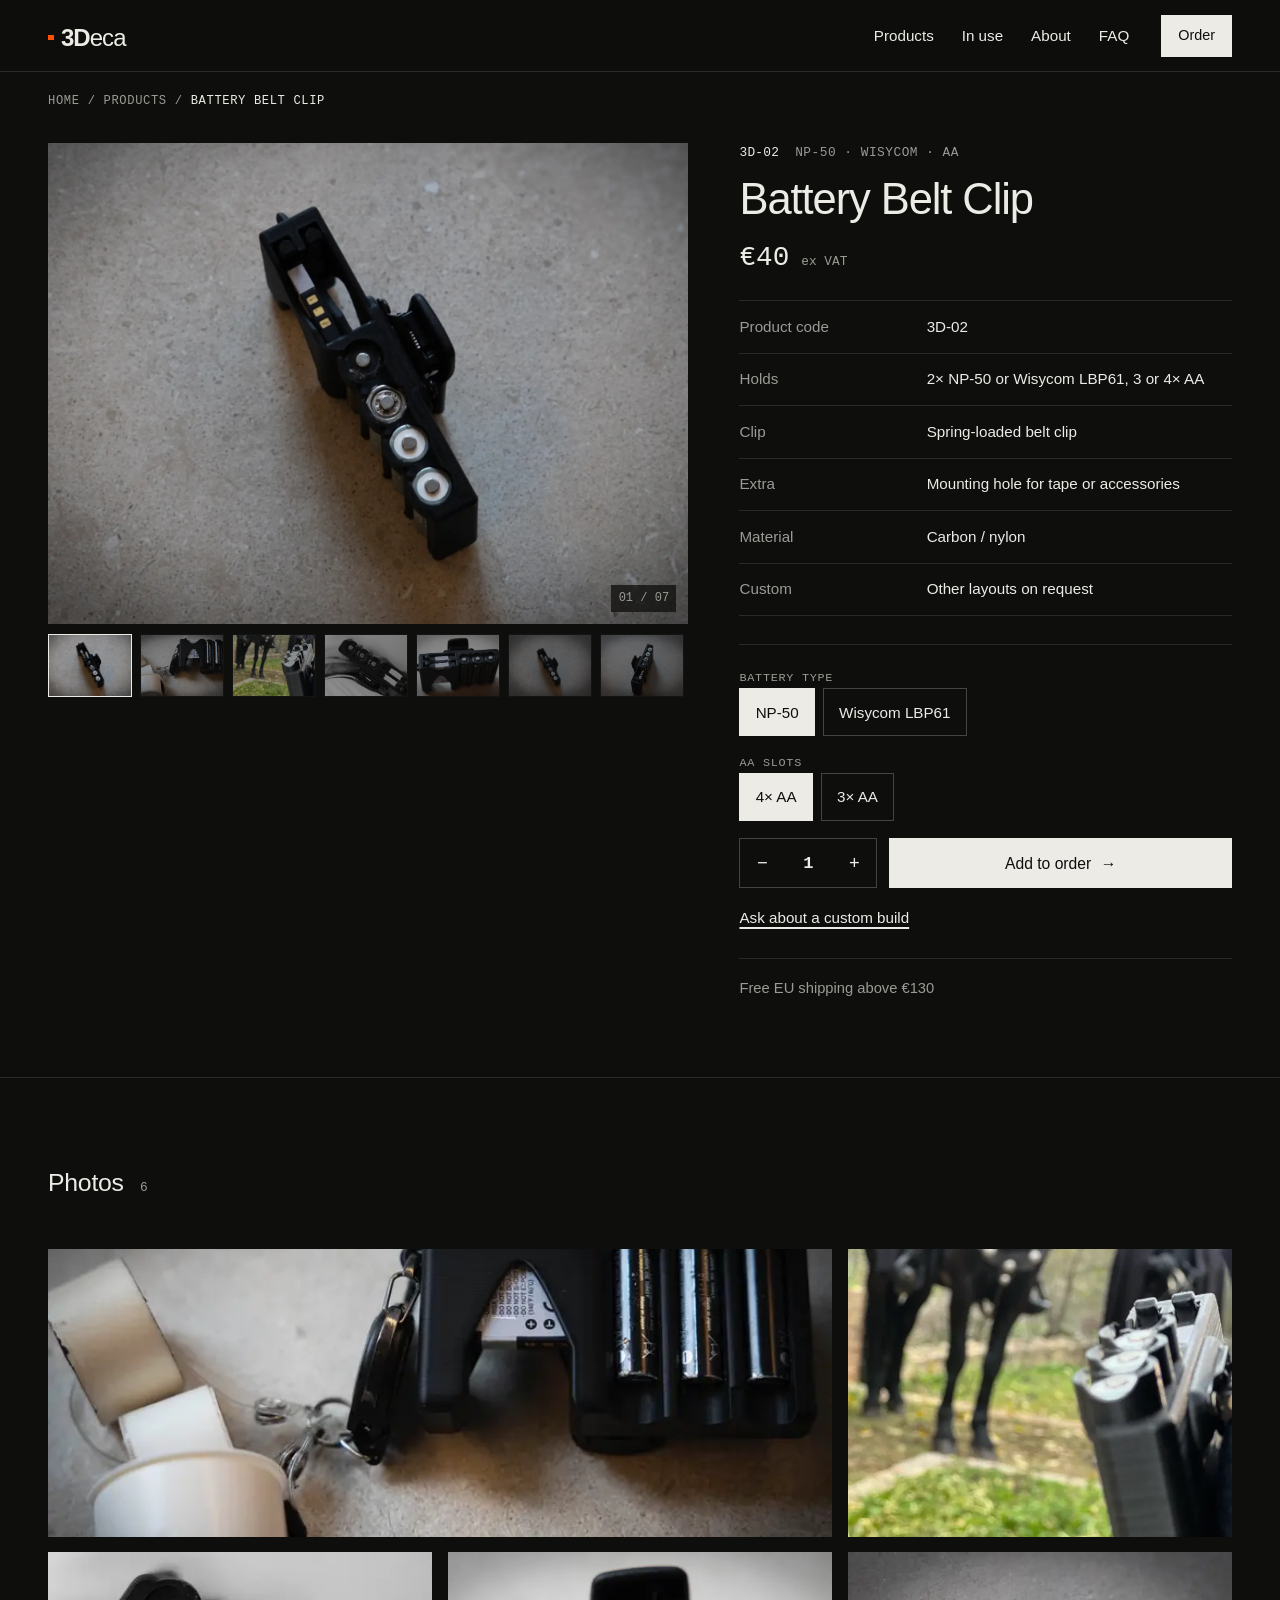
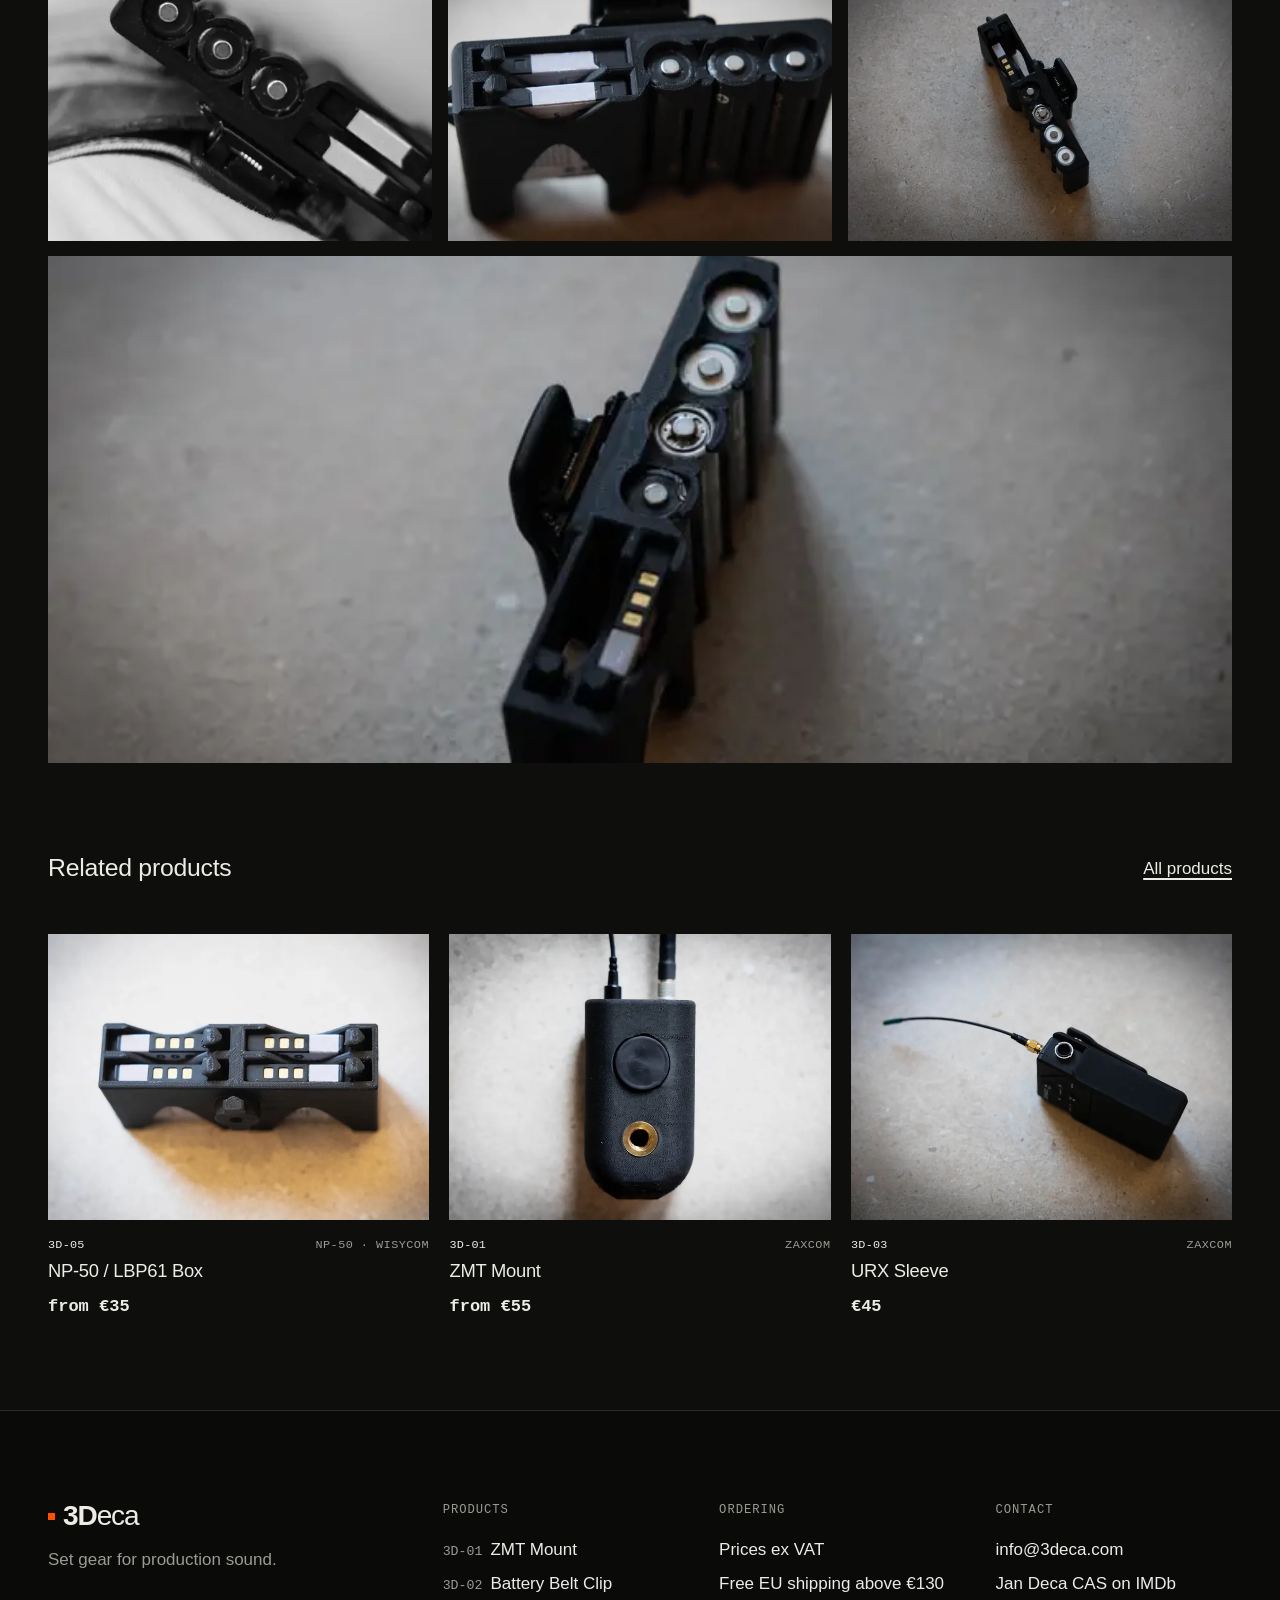
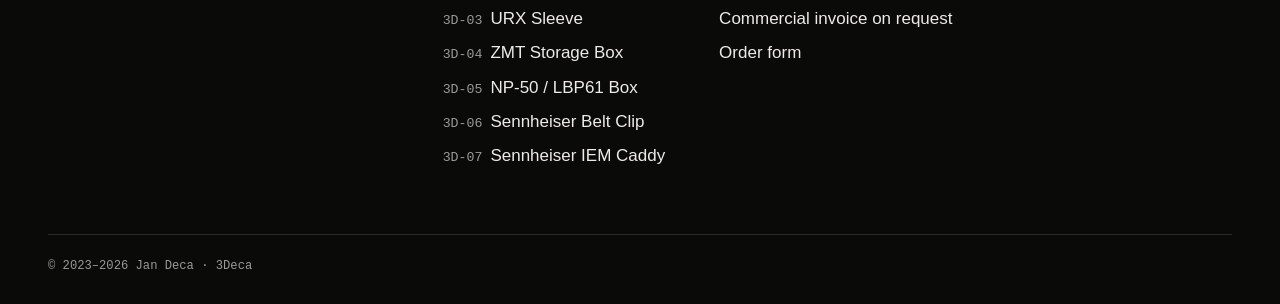
==== commit 3bebe27a: "Use the original product photos instead of cut-outs - Drop the cut-out studio shots and their artifi" ====
--- a/3deca-website/public/batterybeltclip/index.html
+++ b/3deca-website/public/batterybeltclip/index.html
@@ -21,7 +21,7 @@
 <link rel="stylesheet" href="../css/style.css">
 <script>document.documentElement.classList.add("js")</script>
 <script src="../js/main.js" defer></script>
-<script type="application/ld+json">{"@context": "https://schema.org", "@type": "Product", "name": "Belt clip for NP-50 / LBP61 and AA batteries", "sku": "3D-02", "description": "A belt clip that carries two NP-50 or Wisycom LBP61 batteries plus 3 or 4 AA batteries, always within reach.", "image": ["https://www.3deca.com/img/batterybeltclip/s1-1600.webp", "https://www.3deca.com/img/batterybeltclip/s2-1600.webp", "https://www.3deca.com/img/batterybeltclip/s3-1600.webp"], "brand": {"@type": "Brand", "name": "3Deca"}, "url": "https://www.3deca.com/batterybeltclip/", "offers": {"@type": "AggregateOffer", "priceCurrency": "EUR", "lowPrice": 40, "highPrice": 40, "availability": "https://schema.org/InStock"}}</script>
+<script type="application/ld+json">{"@context": "https://schema.org", "@type": "Product", "name": "Belt clip for NP-50 / LBP61 and AA batteries", "sku": "3D-02", "description": "A belt clip that carries two NP-50 or Wisycom LBP61 batteries plus 3 or 4 AA batteries, always within reach.", "image": ["https://www.3deca.com/img/batterybeltclip/c-1600.webp", "https://www.3deca.com/img/batterybeltclip/01-1600.webp", "https://www.3deca.com/img/batterybeltclip/02-1600.webp"], "brand": {"@type": "Brand", "name": "3Deca"}, "url": "https://www.3deca.com/batterybeltclip/", "offers": {"@type": "AggregateOffer", "priceCurrency": "EUR", "lowPrice": 40, "highPrice": 40, "availability": "https://schema.org/InStock"}}</script>
 </head>
 <body class="page-product">
 <a class="skip-link" href="#main">Skip to content</a>
@@ -53,27 +53,23 @@
       <div class="product-gallery">
         <div class="stage">
           <button type="button" class="stage-btn" data-open="0" data-stage aria-label="Enlarge photo">
-            <img class="stage-img" src="../img/batterybeltclip/s1-1600.webp" srcset="../img/batterybeltclip/s1-720.webp 720w, ../img/batterybeltclip/s1-1600.webp 1600w" sizes="(min-width: 1000px) 58vw, 100vw" width="1600" height="1200" alt="Studio shot of the battery belt clip loaded with two NP-50 batteries and four AA batteries, a roll of tape on its mounting hole." fetchpriority="high" decoding="async">
-          </button>
-          <span class="stage-count" aria-hidden="true" data-stage-count>01 / 09</span>
+            <img class="stage-img" src="../img/batterybeltclip/c-1600.webp" srcset="../img/batterybeltclip/c-720.webp 720w, ../img/batterybeltclip/c-1600.webp 1600w" sizes="(min-width: 1000px) 58vw, 100vw" width="1600" height="1199" alt="The belt clip from above on concrete, showing the AA and NP-50 slots." fetchpriority="high" decoding="async">
+          </button>
+          <span class="stage-count" aria-hidden="true" data-stage-count>01 / 07</span>
         </div>
-        <ul class="thumbs" role="list" aria-label="Photos"><li><button type="button" class="thumb" data-thumb="0" aria-label="Show photo 1 of 9" aria-current="true">
-            <img src="../img/batterybeltclip/s1-720.webp" alt="" width="96" height="72" loading="lazy" decoding="async">
-          </button></li><li><button type="button" class="thumb" data-thumb="1" aria-label="Show photo 2 of 9">
-            <img src="../img/batterybeltclip/s2-720.webp" alt="" width="96" height="72" loading="lazy" decoding="async">
-          </button></li><li><button type="button" class="thumb" data-thumb="2" aria-label="Show photo 3 of 9">
-            <img src="../img/batterybeltclip/s3-720.webp" alt="" width="96" height="72" loading="lazy" decoding="async">
-          </button></li><li><button type="button" class="thumb" data-thumb="3" aria-label="Show photo 4 of 9">
+        <ul class="thumbs" role="list" aria-label="Photos"><li><button type="button" class="thumb" data-thumb="0" aria-label="Show photo 1 of 7" aria-current="true">
+            <img src="../img/batterybeltclip/c-720.webp" alt="" width="96" height="72" loading="lazy" decoding="async">
+          </button></li><li><button type="button" class="thumb" data-thumb="1" aria-label="Show photo 2 of 7">
             <img src="../img/batterybeltclip/01-720.webp" alt="" width="96" height="72" loading="lazy" decoding="async">
-          </button></li><li><button type="button" class="thumb" data-thumb="4" aria-label="Show photo 5 of 9">
+          </button></li><li><button type="button" class="thumb" data-thumb="2" aria-label="Show photo 3 of 7">
             <img src="../img/batterybeltclip/02-720.webp" alt="" width="96" height="72" loading="lazy" decoding="async">
-          </button></li><li><button type="button" class="thumb" data-thumb="5" aria-label="Show photo 6 of 9">
+          </button></li><li><button type="button" class="thumb" data-thumb="3" aria-label="Show photo 4 of 7">
             <img src="../img/batterybeltclip/03-720.webp" alt="" width="96" height="72" loading="lazy" decoding="async">
-          </button></li><li><button type="button" class="thumb" data-thumb="6" aria-label="Show photo 7 of 9">
+          </button></li><li><button type="button" class="thumb" data-thumb="4" aria-label="Show photo 5 of 7">
             <img src="../img/batterybeltclip/04-720.webp" alt="" width="96" height="72" loading="lazy" decoding="async">
-          </button></li><li><button type="button" class="thumb" data-thumb="7" aria-label="Show photo 8 of 9">
+          </button></li><li><button type="button" class="thumb" data-thumb="5" aria-label="Show photo 6 of 7">
             <img src="../img/batterybeltclip/05-720.webp" alt="" width="96" height="72" loading="lazy" decoding="async">
-          </button></li><li><button type="button" class="thumb" data-thumb="8" aria-label="Show photo 9 of 9">
+          </button></li><li><button type="button" class="thumb" data-thumb="6" aria-label="Show photo 7 of 7">
             <img src="../img/batterybeltclip/06-720.webp" alt="" width="96" height="72" loading="lazy" decoding="async">
           </button></li></ul>
       </div>
@@ -117,27 +113,27 @@
         <h2 id="field-title" class="section-title">Photos <span class="count">6</span></h2>
       </div>
       <ul class="shots" role="list"><li class="shot shot-wide">
-          <button type="button" class="shot-btn" data-open="3" aria-label="Enlarge: The battery belt clip loaded with two NP-50 batteries and four AA batteries, a roll of tape hanging from its extra mounting hole.">
+          <button type="button" class="shot-btn" data-open="1" aria-label="Enlarge: The battery belt clip loaded with two NP-50 batteries and four AA batteries, a roll of tape hanging from its extra mounting hole.">
             <img src="../img/batterybeltclip/01-1600.webp" srcset="../img/batterybeltclip/01-720.webp 720w, ../img/batterybeltclip/01-1600.webp 1600w" sizes="(min-width: 900px) 33vw, 100vw" width="1600" height="901" alt="The battery belt clip loaded with two NP-50 batteries and four AA batteries, a roll of tape hanging from its extra mounting hole." loading="lazy" decoding="async">
           </button>
         </li><li class="shot">
-          <button type="button" class="shot-btn" data-open="4" aria-label="Enlarge: The belt clip worn on set, with a black horse and a costumed actor in the background.">
+          <button type="button" class="shot-btn" data-open="2" aria-label="Enlarge: The belt clip worn on set, with a black horse and a costumed actor in the background.">
             <img src="../img/batterybeltclip/02-1600.webp" srcset="../img/batterybeltclip/02-720.webp 591w, ../img/batterybeltclip/02-1600.webp 1314w" sizes="(min-width: 900px) 33vw, 100vw" width="1314" height="1600" alt="The belt clip worn on set, with a black horse and a costumed actor in the background." loading="lazy" decoding="async">
           </button>
         </li><li class="shot">
-          <button type="button" class="shot-btn" data-open="5" aria-label="Enlarge: Black-and-white close-up of the clip on a belt, battery tops facing up.">
+          <button type="button" class="shot-btn" data-open="3" aria-label="Enlarge: Black-and-white close-up of the clip on a belt, battery tops facing up.">
             <img src="../img/batterybeltclip/03-1600.webp" srcset="../img/batterybeltclip/03-720.webp 720w, ../img/batterybeltclip/03-1600.webp 1600w" sizes="(min-width: 900px) 33vw, 100vw" width="1600" height="792" alt="Black-and-white close-up of the clip on a belt, battery tops facing up." loading="lazy" decoding="async">
           </button>
         </li><li class="shot">
-          <button type="button" class="shot-btn" data-open="6" aria-label="Enlarge: Close-up of the clip with two NP-50 batteries and three AA batteries.">
+          <button type="button" class="shot-btn" data-open="4" aria-label="Enlarge: Close-up of the clip with two NP-50 batteries and three AA batteries.">
             <img src="../img/batterybeltclip/04-1600.webp" srcset="../img/batterybeltclip/04-720.webp 720w, ../img/batterybeltclip/04-1600.webp 1600w" sizes="(min-width: 900px) 33vw, 100vw" width="1600" height="948" alt="Close-up of the clip with two NP-50 batteries and three AA batteries." loading="lazy" decoding="async">
           </button>
         </li><li class="shot">
-          <button type="button" class="shot-btn" data-open="7" aria-label="Enlarge: The belt clip from above on concrete, showing the AA and NP-50 slots.">
+          <button type="button" class="shot-btn" data-open="5" aria-label="Enlarge: The belt clip from above on concrete, showing the AA and NP-50 slots.">
             <img src="../img/batterybeltclip/05-1600.webp" srcset="../img/batterybeltclip/05-720.webp 720w, ../img/batterybeltclip/05-1600.webp 1600w" sizes="(min-width: 900px) 33vw, 100vw" width="1600" height="1140" alt="The belt clip from above on concrete, showing the AA and NP-50 slots." loading="lazy" decoding="async">
           </button>
         </li><li class="shot shot-full">
-          <button type="button" class="shot-btn" data-open="8" aria-label="Enlarge: The belt clip at an angle on concrete, showing the spring-loaded clip.">
+          <button type="button" class="shot-btn" data-open="6" aria-label="Enlarge: The belt clip at an angle on concrete, showing the spring-loaded clip.">
             <img src="../img/batterybeltclip/06-1600.webp" srcset="../img/batterybeltclip/06-720.webp 720w, ../img/batterybeltclip/06-1600.webp 1600w" sizes="(min-width: 900px) 33vw, 100vw" width="1600" height="1006" alt="The belt clip at an angle on concrete, showing the spring-loaded clip." loading="lazy" decoding="async">
           </button>
         </li></ul>
@@ -153,34 +149,31 @@
       <ul class="cards cards-3" role="list"><li class="card" data-system="Batteries">
         <a class="card-link" href="../np50box/">
           <span class="card-media">
-            <img class="card-img" src="../img/np50box/s1-1600.webp" srcset="../img/np50box/s1-720.webp 720w, ../img/np50box/s1-1600.webp 1600w" sizes="(min-width: 1100px) 25vw, (min-width: 560px) 50vw, 100vw" width="1600" height="1200" alt="Studio shot of the 4-bay caddy with batteries, seen from the front with its side pouch fitting." loading="lazy" decoding="async">
+            <img class="card-img" src="../img/np50box/c-1600.webp" srcset="../img/np50box/c-720.webp 720w, ../img/np50box/c-1600.webp 1600w" sizes="(min-width: 1100px) 25vw, (min-width: 560px) 50vw, 100vw" width="1600" height="1200" alt="The caddy from the front with batteries, showing the side pouch fitting." loading="lazy" decoding="async">
             <img class="card-img card-img-alt" src="../img/np50box/04-1600.webp" srcset="../img/np50box/04-720.webp 720w, ../img/np50box/04-1600.webp 1600w" sizes="(min-width: 1100px) 25vw, (min-width: 560px) 50vw, 100vw" width="1600" height="1580" alt="" loading="lazy" decoding="async">
           </span>
           <span class="card-meta"><span class="code">3D-05</span><span>NP-50 · Wisycom</span></span>
           <span class="card-title">NP-50 / LBP61 Box</span>
-          <span class="card-tagline">NP-50 or Wisycom LBP61 batteries</span>
           <span class="card-price">from €35</span>
         </a>
       </li><li class="card" data-system="Zaxcom">
         <a class="card-link" href="../zmt-mount/">
           <span class="card-media">
-            <img class="card-img" src="../img/zmt-mount/s1-1600.webp" srcset="../img/zmt-mount/s1-720.webp 720w, ../img/zmt-mount/s1-1600.webp 1600w" sizes="(min-width: 1100px) 25vw, (min-width: 560px) 50vw, 100vw" width="1600" height="1200" alt="Studio shot: a Zaxcom ZMT transmitter with lav mic and antenna seated in the black ZMT mount." loading="lazy" decoding="async">
+            <img class="card-img" src="../img/zmt-mount/c-1600.webp" srcset="../img/zmt-mount/c-720.webp 720w, ../img/zmt-mount/c-1600.webp 1600w" sizes="(min-width: 1100px) 25vw, (min-width: 560px) 50vw, 100vw" width="1600" height="1200" alt="Back of the ZMT mount: the round rubber-coated magnet and a brass 3/8 inch thread." loading="lazy" decoding="async">
             <img class="card-img card-img-alt" src="../img/zmt-mount/02-1600.webp" srcset="../img/zmt-mount/02-720.webp 720w, ../img/zmt-mount/02-1600.webp 1280w" sizes="(min-width: 1100px) 25vw, (min-width: 560px) 50vw, 100vw" width="1280" height="960" alt="" loading="lazy" decoding="async">
           </span>
           <span class="card-meta"><span class="code">3D-01</span><span>Zaxcom</span></span>
           <span class="card-title">ZMT Mount</span>
-          <span class="card-tagline">Zaxcom ZMT</span>
           <span class="card-price">from €55</span>
         </a>
       </li><li class="card" data-system="Zaxcom">
         <a class="card-link" href="../urxbeltclip/">
           <span class="card-media">
-            <img class="card-img" src="../img/urxbeltclip/s1-1600.webp" srcset="../img/urxbeltclip/s1-720.webp 720w, ../img/urxbeltclip/s1-1600.webp 1600w" sizes="(min-width: 1100px) 25vw, (min-width: 560px) 50vw, 100vw" width="1600" height="1200" alt="Studio shot of a Zaxcom URX receiver standing upright in the black sleeve, display and buttons visible." loading="lazy" decoding="async">
+            <img class="card-img" src="../img/urxbeltclip/c-1600.webp" srcset="../img/urxbeltclip/c-720.webp 720w, ../img/urxbeltclip/c-1600.webp 1600w" sizes="(min-width: 1100px) 25vw, (min-width: 560px) 50vw, 100vw" width="1600" height="1200" alt="A Zaxcom URX receiver in its black sleeve on concrete, antenna attached." loading="lazy" decoding="async">
             <img class="card-img card-img-alt" src="../img/urxbeltclip/02-1600.webp" srcset="../img/urxbeltclip/02-720.webp 720w, ../img/urxbeltclip/02-1600.webp 1600w" sizes="(min-width: 1100px) 25vw, (min-width: 560px) 50vw, 100vw" width="1600" height="1577" alt="" loading="lazy" decoding="async">
           </span>
           <span class="card-meta"><span class="code">3D-03</span><span>Zaxcom</span></span>
           <span class="card-title">URX Sleeve</span>
-          <span class="card-tagline">Zaxcom URX 50 / URX 100</span>
           <span class="card-price">€45</span>
         </a>
       </li></ul>
@@ -198,7 +191,7 @@
   <button type="button" class="lb-btn lb-next" data-lb-next aria-label="Next photo">→</button>
   <p class="lb-count" data-lb-count aria-live="polite"></p>
 </dialog>
-<script type="application/json" id="gallery-data">{"stage": [{"src": "../img/batterybeltclip/s1-1600.webp", "srcset": "../img/batterybeltclip/s1-720.webp 720w, ../img/batterybeltclip/s1-1600.webp 1600w", "w": 1600, "h": 1200, "alt": "Studio shot of the battery belt clip loaded with two NP-50 batteries and four AA batteries, a roll of tape on its mounting hole."}, {"src": "../img/batterybeltclip/s2-1600.webp", "srcset": "../img/batterybeltclip/s2-720.webp 720w, ../img/batterybeltclip/s2-1600.webp 1600w", "w": 1600, "h": 1200, "alt": "Studio shot of the belt clip from above, showing the AA and NP-50 slots."}, {"src": "../img/batterybeltclip/s3-1600.webp", "srcset": "../img/batterybeltclip/s3-720.webp 720w, ../img/batterybeltclip/s3-1600.webp 1600w", "w": 1600, "h": 1200, "alt": "Studio shot of the belt clip at an angle, showing the spring-loaded clip."}, {"src": "../img/batterybeltclip/01-1600.webp", "srcset": "../img/batterybeltclip/01-720.webp 720w, ../img/batterybeltclip/01-1600.webp 1600w", "w": 1600, "h": 901, "alt": "The battery belt clip loaded with two NP-50 batteries and four AA batteries, a roll of tape hanging from its extra mounting hole."}, {"src": "../img/batterybeltclip/02-1600.webp", "srcset": "../img/batterybeltclip/02-720.webp 591w, ../img/batterybeltclip/02-1600.webp 1314w", "w": 1314, "h": 1600, "alt": "The belt clip worn on set, with a black horse and a costumed actor in the background."}, {"src": "../img/batterybeltclip/03-1600.webp", "srcset": "../img/batterybeltclip/03-720.webp 720w, ../img/batterybeltclip/03-1600.webp 1600w", "w": 1600, "h": 792, "alt": "Black-and-white close-up of the clip on a belt, battery tops facing up."}, {"src": "../img/batterybeltclip/04-1600.webp", "srcset": "../img/batterybeltclip/04-720.webp 720w, ../img/batterybeltclip/04-1600.webp 1600w", "w": 1600, "h": 948, "alt": "Close-up of the clip with two NP-50 batteries and three AA batteries."}, {"src": "../img/batterybeltclip/05-1600.webp", "srcset": "../img/batterybeltclip/05-720.webp 720w, ../img/batterybeltclip/05-1600.webp 1600w", "w": 1600, "h": 1140, "alt": "The belt clip from above on concrete, showing the AA and NP-50 slots."}, {"src": "../img/batterybeltclip/06-1600.webp", "srcset": "../img/batterybeltclip/06-720.webp 720w, ../img/batterybeltclip/06-1600.webp 1600w", "w": 1600, "h": 1006, "alt": "The belt clip at an angle on concrete, showing the spring-loaded clip."}]}</script>
+<script type="application/json" id="gallery-data">{"stage": [{"src": "../img/batterybeltclip/c-1600.webp", "srcset": "../img/batterybeltclip/c-720.webp 720w, ../img/batterybeltclip/c-1600.webp 1600w", "w": 1600, "h": 1199, "alt": "The belt clip from above on concrete, showing the AA and NP-50 slots."}, {"src": "../img/batterybeltclip/01-1600.webp", "srcset": "../img/batterybeltclip/01-720.webp 720w, ../img/batterybeltclip/01-1600.webp 1600w", "w": 1600, "h": 901, "alt": "The battery belt clip loaded with two NP-50 batteries and four AA batteries, a roll of tape hanging from its extra mounting hole."}, {"src": "../img/batterybeltclip/02-1600.webp", "srcset": "../img/batterybeltclip/02-720.webp 591w, ../img/batterybeltclip/02-1600.webp 1314w", "w": 1314, "h": 1600, "alt": "The belt clip worn on set, with a black horse and a costumed actor in the background."}, {"src": "../img/batterybeltclip/03-1600.webp", "srcset": "../img/batterybeltclip/03-720.webp 720w, ../img/batterybeltclip/03-1600.webp 1600w", "w": 1600, "h": 792, "alt": "Black-and-white close-up of the clip on a belt, battery tops facing up."}, {"src": "../img/batterybeltclip/04-1600.webp", "srcset": "../img/batterybeltclip/04-720.webp 720w, ../img/batterybeltclip/04-1600.webp 1600w", "w": 1600, "h": 948, "alt": "Close-up of the clip with two NP-50 batteries and three AA batteries."}, {"src": "../img/batterybeltclip/05-1600.webp", "srcset": "../img/batterybeltclip/05-720.webp 720w, ../img/batterybeltclip/05-1600.webp 1600w", "w": 1600, "h": 1140, "alt": "The belt clip from above on concrete, showing the AA and NP-50 slots."}, {"src": "../img/batterybeltclip/06-1600.webp", "srcset": "../img/batterybeltclip/06-720.webp 720w, ../img/batterybeltclip/06-1600.webp 1600w", "w": 1600, "h": 1006, "alt": "The belt clip at an angle on concrete, showing the spring-loaded clip."}]}</script>
 <footer class="site-footer">
   <div class="container">
     <div class="footer-grid">
--- a/3deca-website/public/css/style.css
+++ b/3deca-website/public/css/style.css
@@ -197,7 +197,7 @@
 .uses { list-style: none; margin: 0; padding: 0; display: grid; gap: clamp(14px, 1.6vw, 24px); grid-template-columns: repeat(2, 1fr); }
 @media (min-width: 900px) { .uses { grid-template-columns: repeat(4, 1fr); } }
 .use figure { margin: 0; }
-.use-media { aspect-ratio: 4 / 5; overflow: hidden; background: var(--photo); }
+.use-media { display: block; aspect-ratio: 4 / 5; overflow: hidden; background: var(--photo); }
 .use-media img { width: 100%; height: 100%; object-fit: cover; }
 .use figcaption { margin-top: 0.75rem; font-size: 0.92rem; line-height: 1.45; color: var(--ink-2); }
 .use figcaption .code { color: var(--ink); margin-right: 0.3rem; }
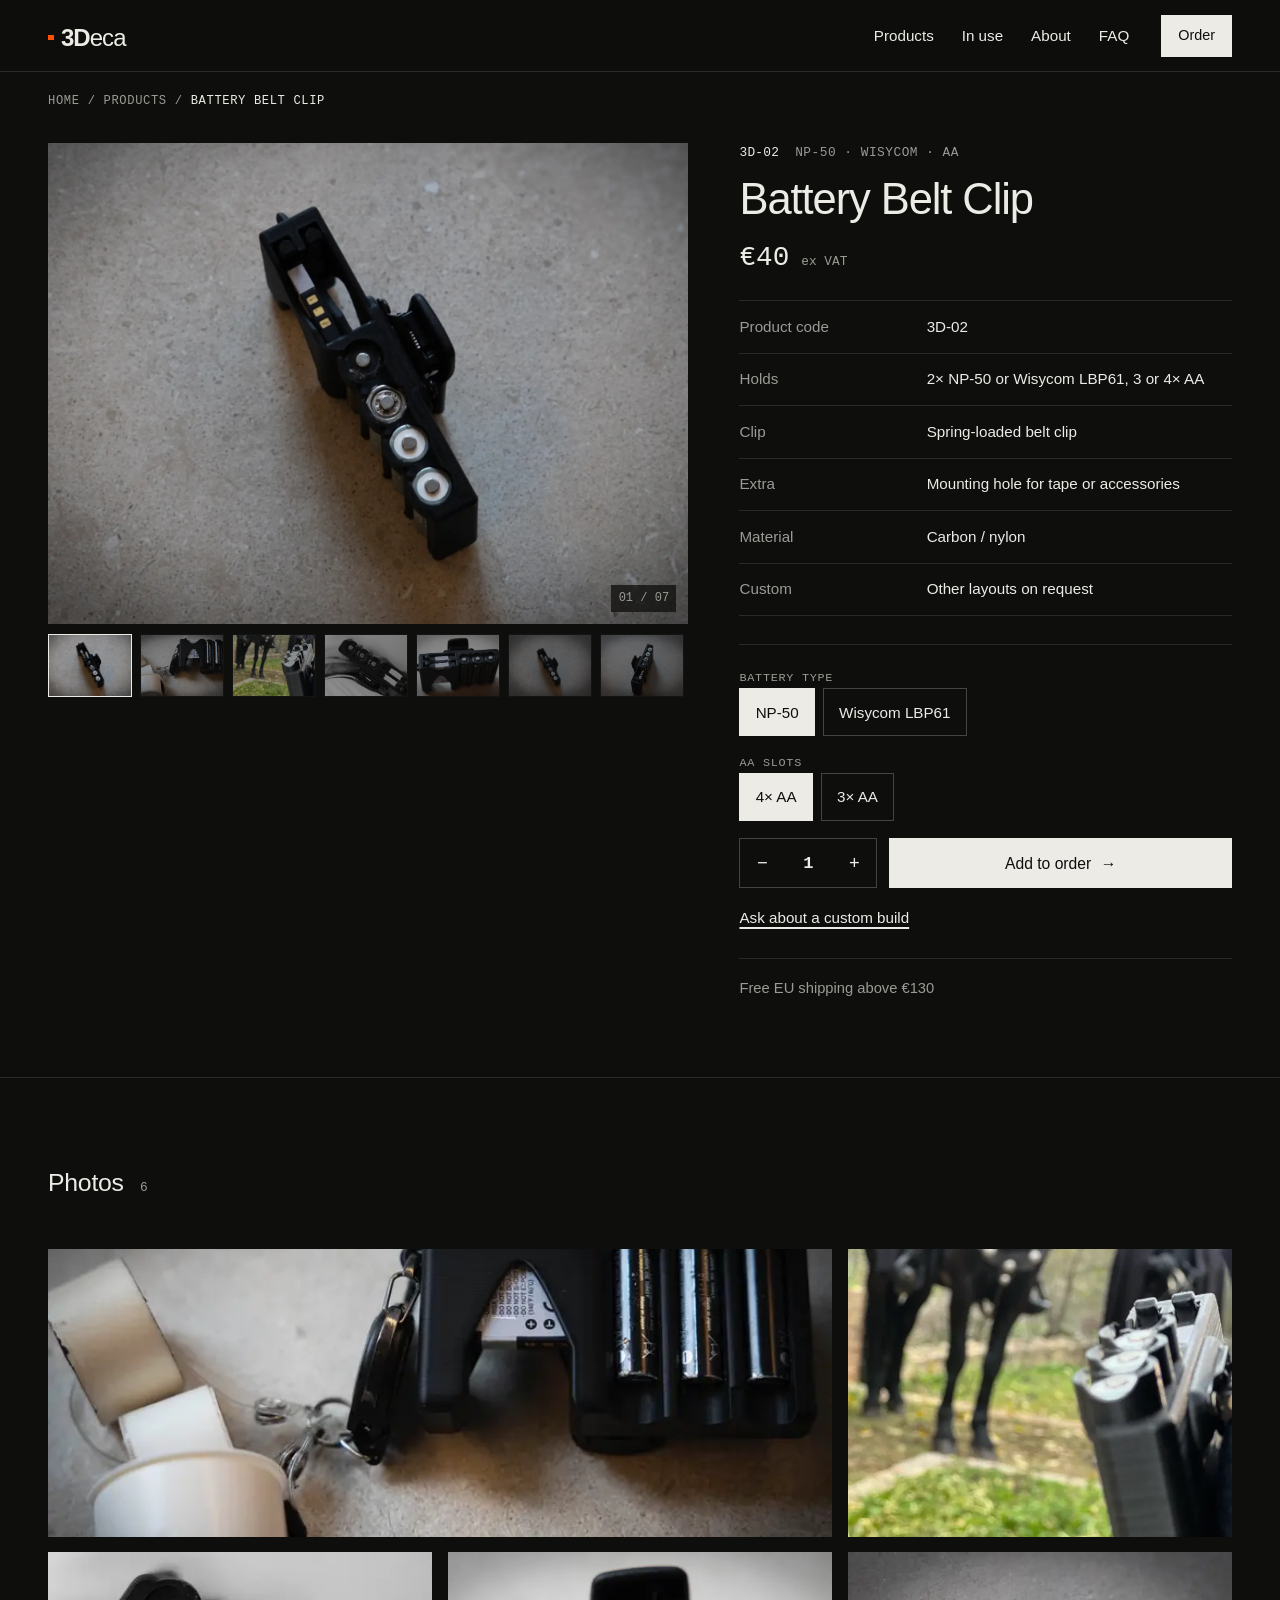
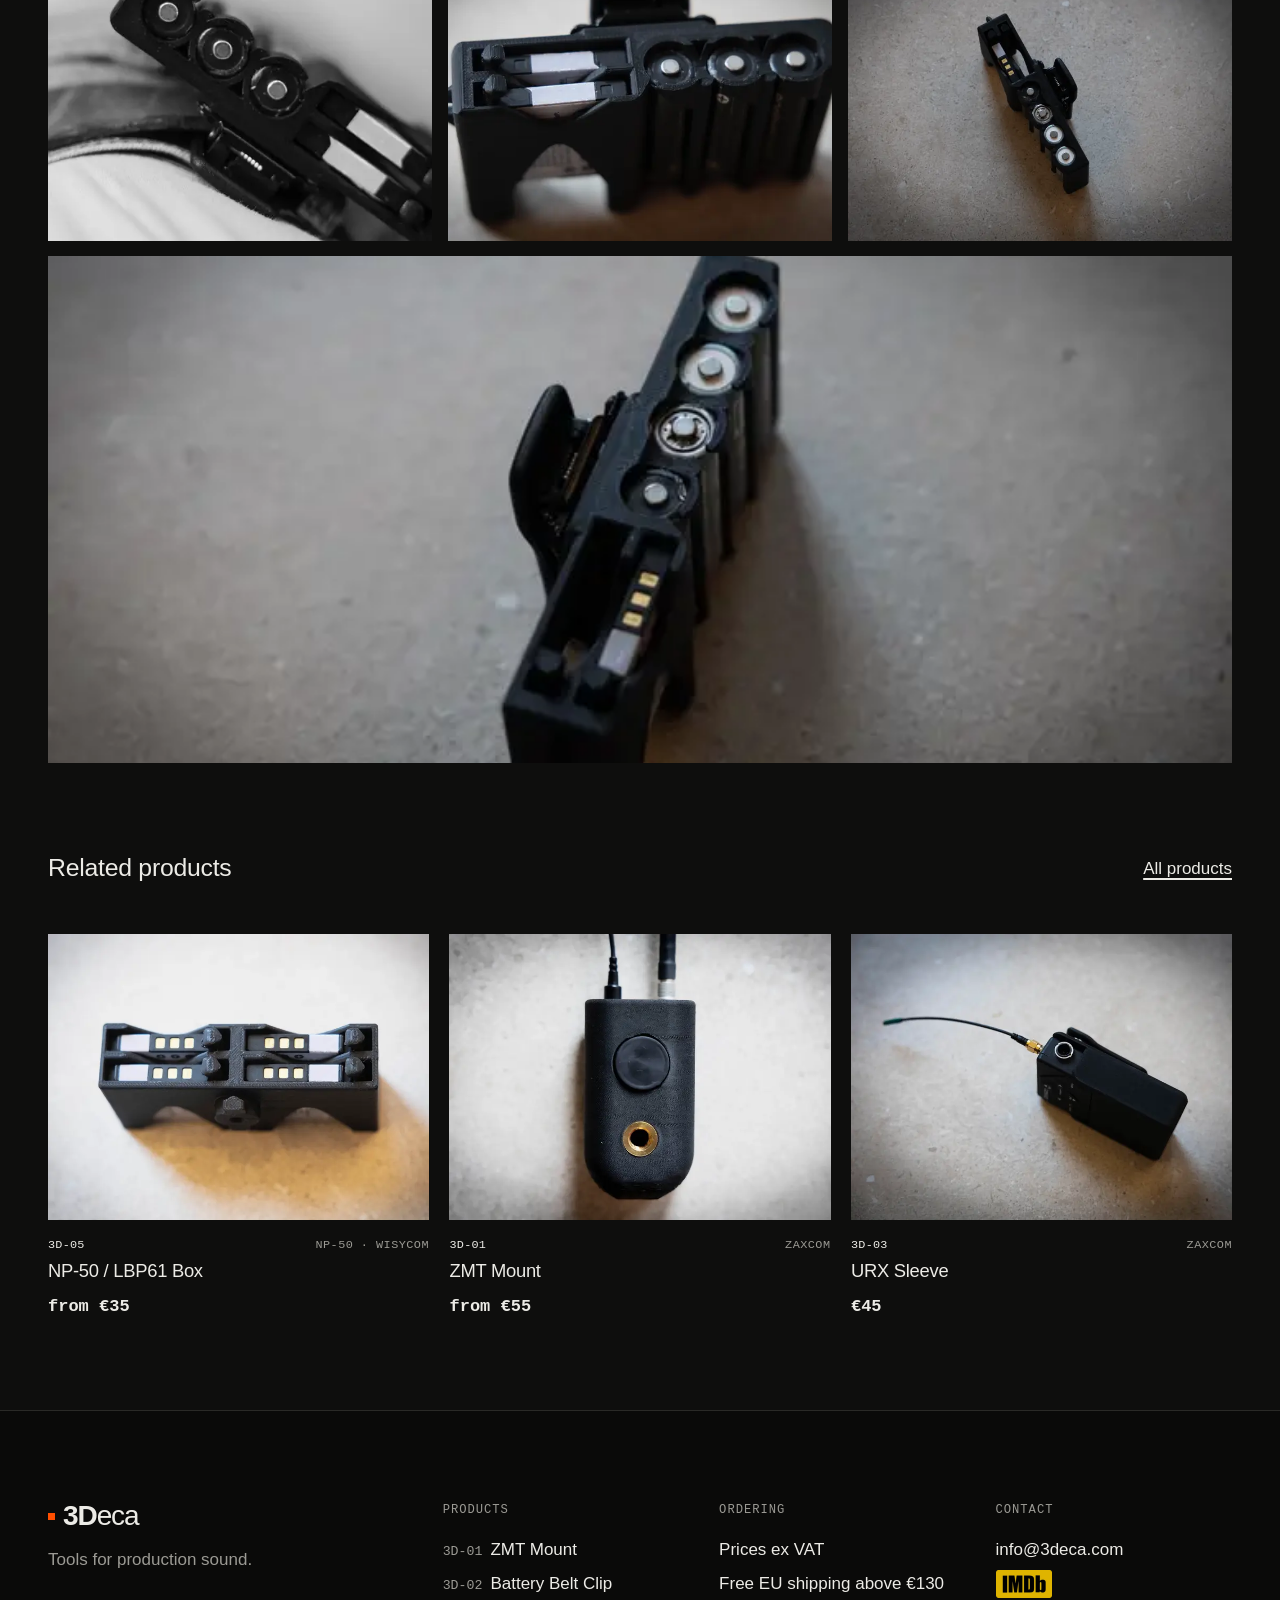
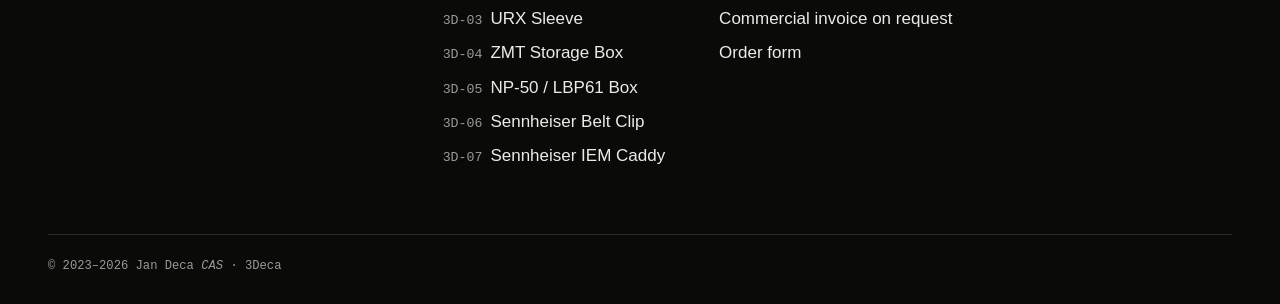
==== commit a909d39a: "Final touches: new hero photo, title and CAS - Front page shows the ZMT Mount on the clamp and quick" ====
--- a/3deca-website/public/batterybeltclip/index.html
+++ b/3deca-website/public/batterybeltclip/index.html
@@ -4,14 +4,14 @@
 <meta charset="utf-8">
 <meta name="viewport" content="width=device-width, initial-scale=1">
 <title>Belt clip for NP-50 / LBP61 and AA batteries · 3Deca</title>
-<meta name="description" content="A belt clip that carries two NP-50 or Wisycom LBP61 batteries plus 3 or 4 AA batteries, always within reach. €40 ex VAT. Designed by a production sound mixer.">
+<meta name="description" content="A belt clip that carries two NP-50 or Wisycom LBP61 batteries plus 3 or 4 AA batteries, always within reach. €40 ex VAT.">
 <link rel="canonical" href="https://www.3deca.com/batterybeltclip/">
 <meta name="theme-color" content="#0e0e0d">
 <meta name="color-scheme" content="dark">
 <meta property="og:type" content="website">
 <meta property="og:site_name" content="3Deca">
 <meta property="og:title" content="Belt clip for NP-50 / LBP61 and AA batteries · 3Deca">
-<meta property="og:description" content="A belt clip that carries two NP-50 or Wisycom LBP61 batteries plus 3 or 4 AA batteries, always within reach. €40 ex VAT. Designed by a production sound mixer.">
+<meta property="og:description" content="A belt clip that carries two NP-50 or Wisycom LBP61 batteries plus 3 or 4 AA batteries, always within reach. €40 ex VAT.">
 <meta property="og:url" content="https://www.3deca.com/batterybeltclip/">
 <meta property="og:image" content="https://www.3deca.com/img/og-image.jpg">
 <meta name="twitter:card" content="summary_large_image">
@@ -197,7 +197,7 @@
     <div class="footer-grid">
       <div class="footer-brand">
         <a class="footer-mark" href="../" aria-label="3Deca, home"><span class="wm" aria-hidden="true"><span class="wm-mark"></span><span class="wm-3d">3D</span><span class="wm-eca">eca</span></span></a>
-        <p>Set gear for production sound.</p>
+        <p>Tools for production sound.</p>
       </div>
       <div>
         <h2 class="footer-h">Products</h2>
@@ -216,12 +216,12 @@
         <h2 class="footer-h">Contact</h2>
         <ul class="footer-list">
           <li><a href="mailto:info@3deca.com">info@3deca.com</a></li>
-          <li><a href="https://www.imdb.me/jandeca" rel="noopener">Jan Deca CAS on IMDb</a></li>
+          <li><a class="imdb" href="https://www.imdb.me/jandeca" rel="noopener"><img src="../img/imdb.png" width="56" height="28" alt="Jan Deca CAS on IMDb"></a></li>
         </ul>
       </div>
     </div>
     <div class="footer-bottom">
-      <p>© 2023–2026 Jan Deca · 3Deca</p>
+      <p>© 2023–2026 Jan Deca <em>CAS</em> · 3Deca</p>
     </div>
   </div>
 </footer>
